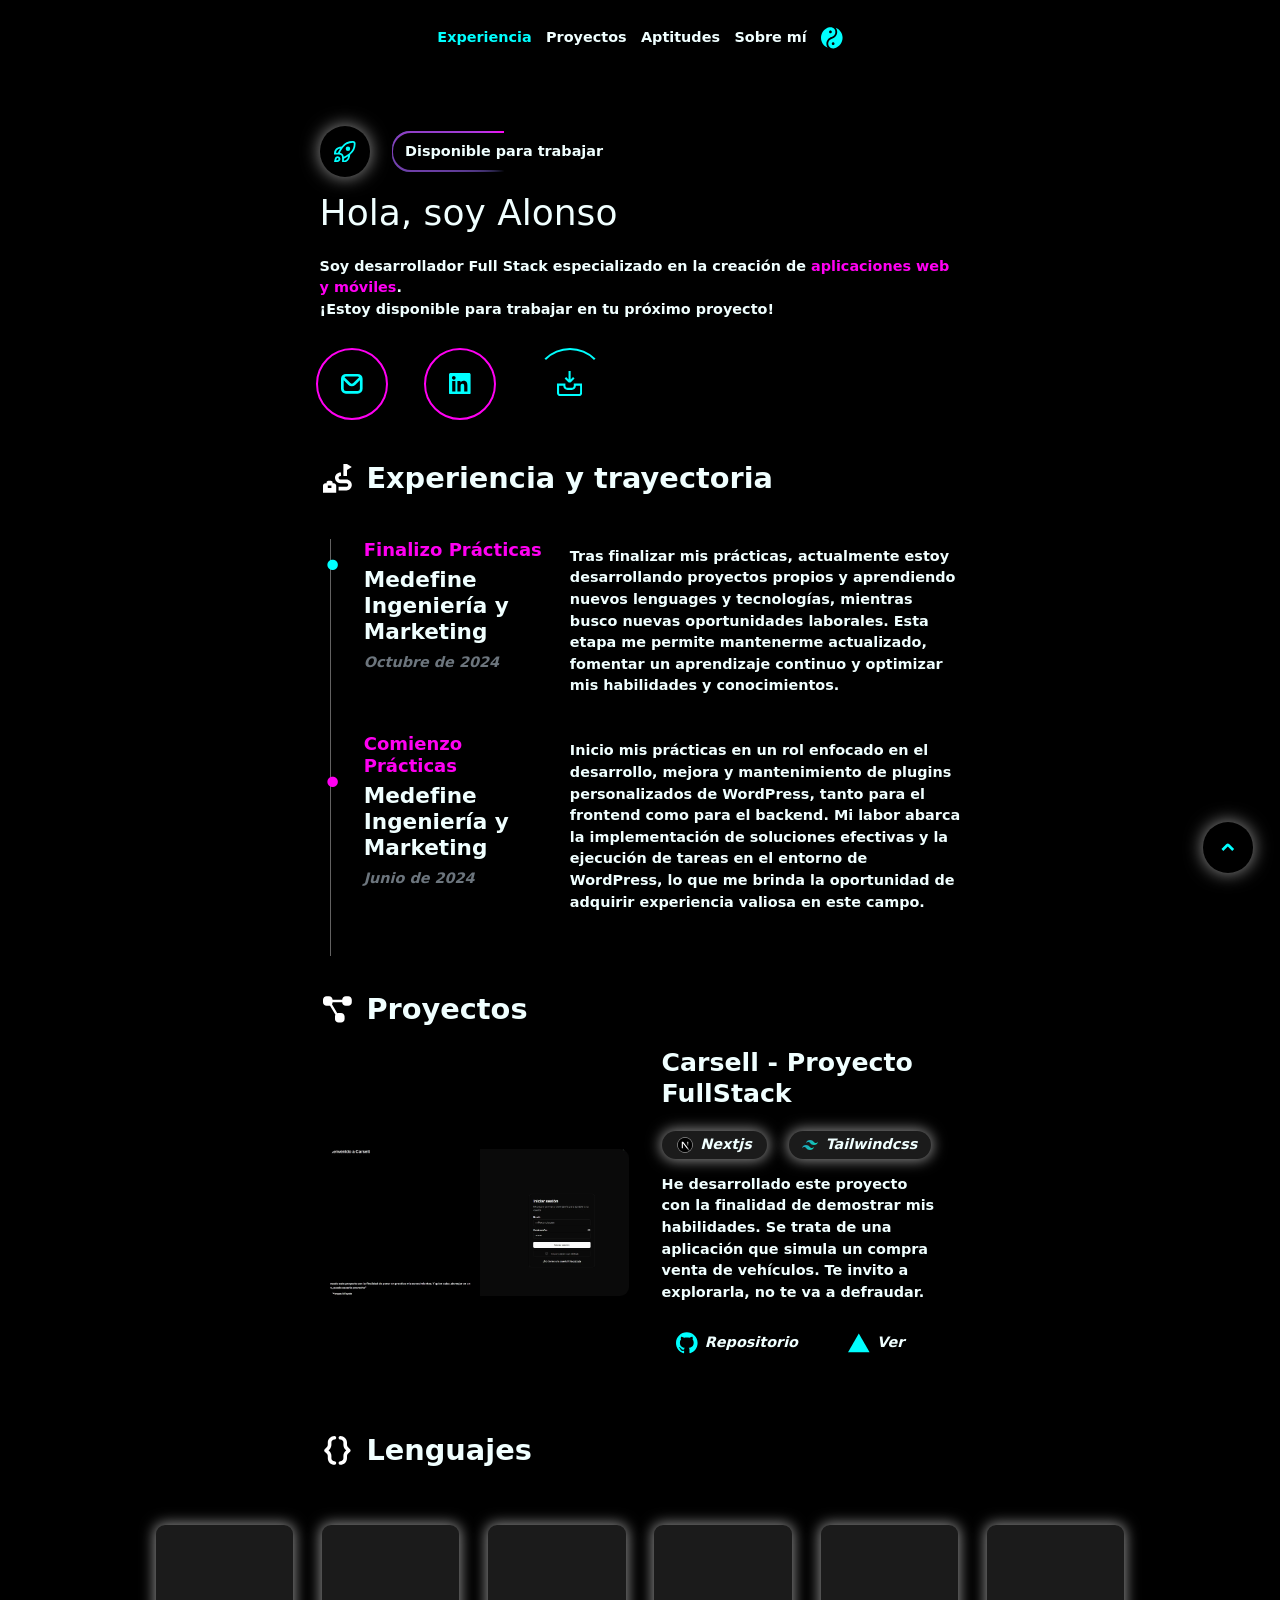
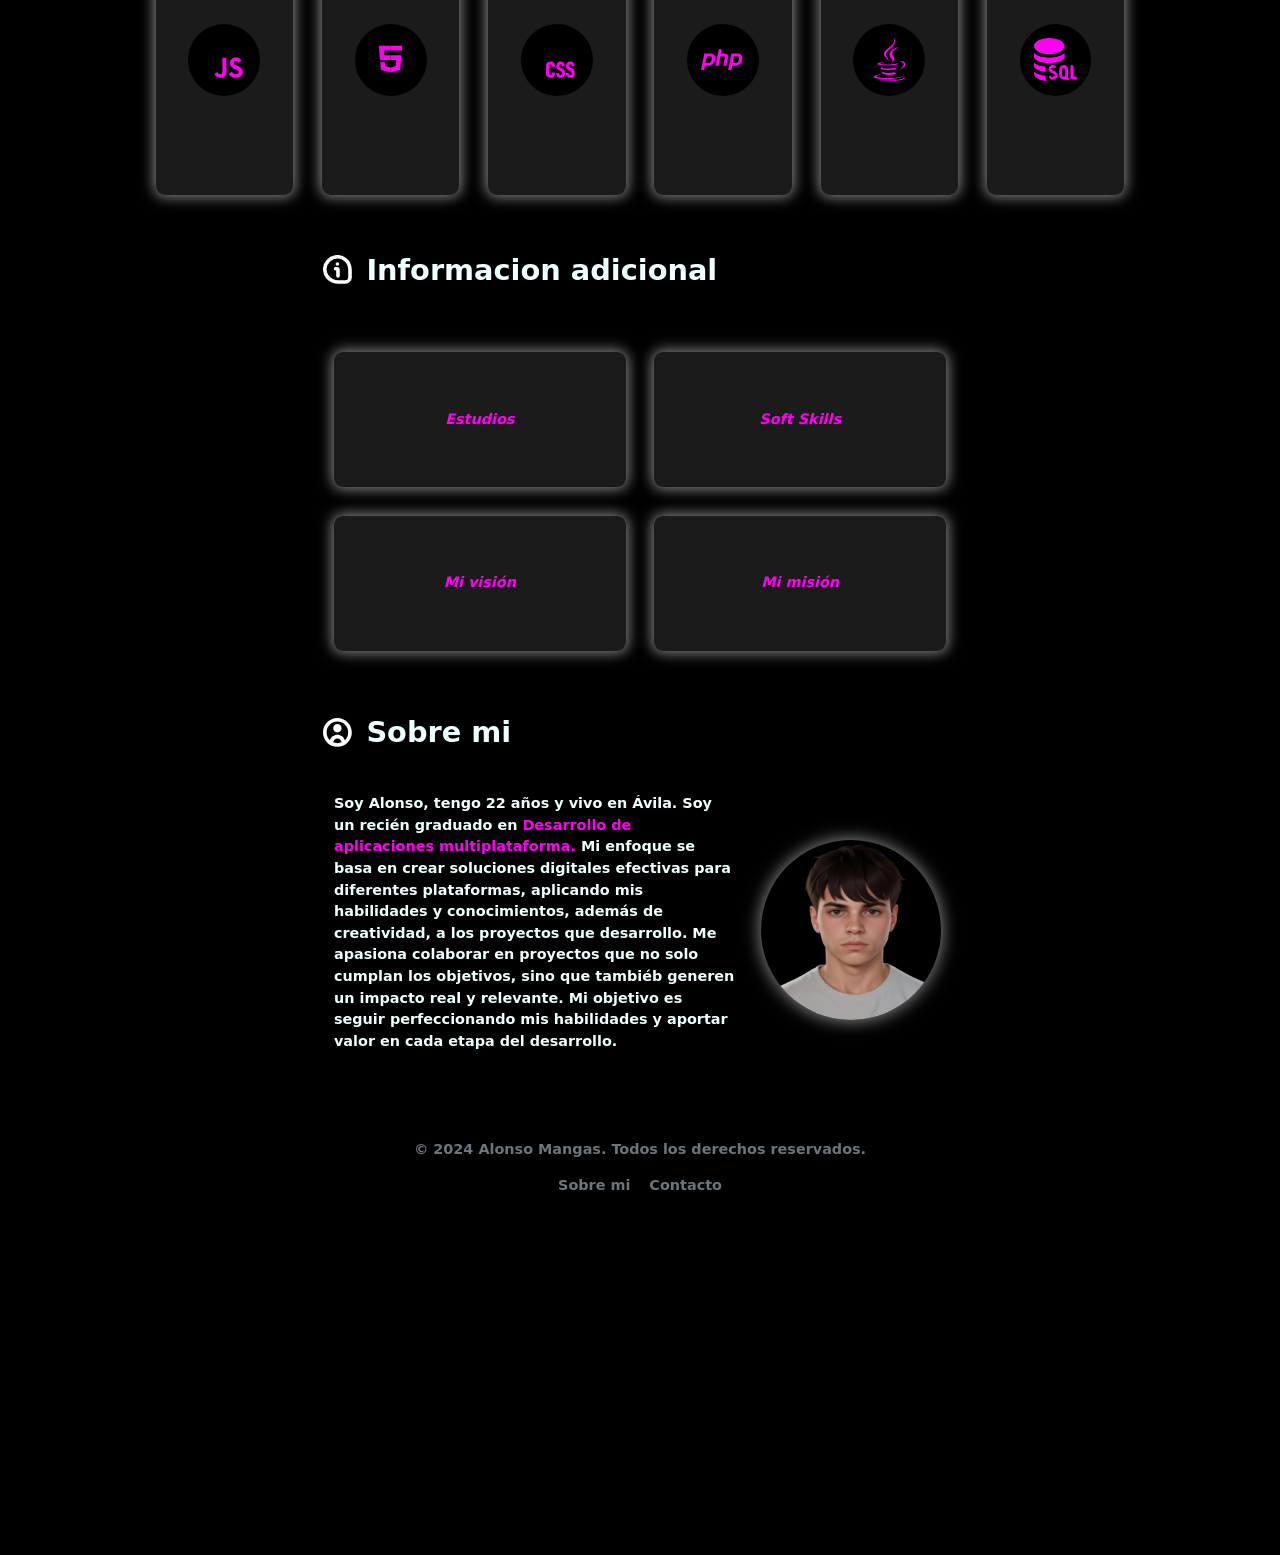
==== Portfolio/index.html @ 3d387a1a "Portfolio subido al repositorio" ====
<!DOCTYPE html>
<html lang="es">
  <head>
    <meta charset="utf-8" />
    <meta
      name="description"
      content="Contrata a Alonso Mangas para crear tu aplicación web o móvil. Full Stack Developer."
    />
    <meta name="viewport" content="width=device-width, initial-scale=1" />
    <title>Portfolio de Alonso Mangas Alfayate. FullStack Developer.</title>
    <link rel="stylesheet" href="assets/css/estilos.css" />
    <link
      href="https://cdn.jsdelivr.net/npm/bootstrap@5.3.3/dist/css/bootstrap.min.css"
      rel="stylesheet"
    />
    <link rel="icon" href="assets/img/favicon.ico" />
  </head>
  <body class="bg-black text-custom-color" id="body">
    <button
      width="70"
      height="70"
      class="rounded-circle scroll-up circular-button p-3"
      onclick="scrollToTop()"
    >
      <svg
        class="path-icons"
        xmlns="http://www.w3.org/2000/svg"
        viewBox="0 0 24 24"
        width="24"
        height="24"
      >
        <path
          d="M16.939,15.561,12,10.621l-4.939,4.94L4.939,13.439l5.293-5.293a2.5,2.5,0,0,1,3.536,0l5.293,5.293Z"
        />
      </svg>
    </button>
    <header class="text-center">
      <div class="container">
        <nav class="navbar navbar-expand">
          <div class="container-fluid">
            <!-- Habilitamos wrapping para los elementos del navbar -->
            <div
              class="navbar-collapse justify-content-center d-flex flex-wrap"
            >
              <ul class="navbar-nav p-1 d-flex flex-wrap">
                <li class="nav-item experiencie-item">
                  <a
                    class="nav-link text-custom-color fw-semibold"
                    href="#experiencia"
                    >Experiencia</a
                  >
                </li>
                <li class="nav-item">
                  <a
                    class="nav-link text-custom-color fw-semibold"
                    href="#proyectos"
                    >Proyectos</a
                  >
                </li>
                <li class="nav-item">
                  <a
                    class="nav-link text-custom-color fw-semibold"
                    href="#aptitudes"
                    >Aptitudes</a
                  >
                </li>
                <li class="nav-item">
                  <a
                    class="nav-link text-custom-color fw-semibold"
                    href="#sobre-mi"
                    >Sobre mí</a
                  >
                </li>
                <li class="nav-item dropdown" id="dropdown-menu">
                  <a
                    class="nav-link icon-swap"
                    role="button"
                    aria-expanded="false"
                  >
                    <svg
                      class="path-icons"
                      xmlns="http://www.w3.org/2000/svg"
                      width="24"
                      height="24"
                    >
                      <path
                        fill="aqua"
                        d="M6,18.5c0-3.54,2.43-6.68,5.77-7.47h0c2.41-.57,4.23-2.95,4.23-5.53,0-1.21-.39-2.33-1.06-3.24C13.62,.45,11.23-.18,9.06,.36,3.86,1.68,0,6.4,0,12c0,5.08,3.17,9.43,7.65,11.18-1.03-1.28-1.65-2.91-1.65-4.68ZM10.5,4c.83,0,1.5,.67,1.5,1.5s-.67,1.5-1.5,1.5-1.5-.67-1.5-1.5,.67-1.5,1.5-1.5ZM16.35,.82c1.03,1.28,1.65,2.91,1.65,4.68,0,3.53-2.43,6.68-5.77,7.47h0c-2.41,.57-4.23,2.95-4.23,5.53,0,1.21,.39,2.33,1.06,3.24,1.32,1.8,3.71,2.44,5.88,1.89,5.2-1.31,9.06-6.03,9.06-11.64,0-5.08-3.17-9.43-7.65-11.18Zm-2.85,19.18c-.83,0-1.5-.67-1.5-1.5s.67-1.5,1.5-1.5,1.5,.67,1.5,1.5-.67,1.5-1.5,1.5Z"
                      />
                    </svg>
                  </a>
                  <ul class="dropdown-menu p-3" aria-labelledby="themeDropdown">
                    <li>
                      <a
                        class="dropdown-item text-custom-color fw-semibold mb-2"
                        id="light"
                        >Light</a
                      >
                    </li>
                    <li>
                      <a
                        class="dropdown-item text-custom-color fw-semibold mb-2"
                        id="dark"
                        >Dark</a
                      >
                    </li>
                  </ul>
                </li>
              </ul>
            </div>
          </div>
        </nav>
      </div>
    </header>

    <!-- Comienza el contenido -->
    <main class="container">
      <!-- Sección presentación -->
      <section id="presentacion">
        <div class="container col-12 col-lg-8">
          <div class="col-12 col-lg-12 p-2">
            <!-- Primera fila: imagen y botón -->
            <div class="row d-flex justify-content-start align-items-center">
              <div
                class="d-flex justify-content-start align-items-center gap-4 p-2"
              >
                <div
                  width="70"
                  height="70"
                  class="rounded-circle circular-button p-3"
                >
                  <svg
                    class="path-icons"
                    xmlns="http://www.w3.org/2000/svg"
                    viewBox="0 0 24 24"
                    width="24"
                    height="24"
                  >
                    <path
                      fill="aqua"
                      d="M18,8.5a2.5,2.5,0,0,1-5,0A2.5,2.5,0,0,1,18,8.5Zm-.006,6.866a11.065,11.065,0,0,1-1.163,4.569A7.634,7.634,0,0,1,10,24H9V18.5A3.517,3.517,0,0,0,5.5,15H0V14A7.634,7.634,0,0,1,4.065,7.169,11.065,11.065,0,0,1,8.634,6.006,15.487,15.487,0,0,1,20.972,0h0A3.009,3.009,0,0,1,24,3,15.507,15.507,0,0,1,17.994,15.366ZM2.084,13H4.346A34.361,34.361,0,0,1,6.955,8.237a8.993,8.993,0,0,0-1.993.72A5.519,5.519,0,0,0,2.084,13Zm13.679,4.045A34.361,34.361,0,0,1,11,19.654v2.262a5.519,5.519,0,0,0,4.043-2.878A8.993,8.993,0,0,0,15.763,17.045ZM22,2.972A1,1,0,0,0,21,2c-5.16.147-8.65,2.124-12.018,6.822a29.92,29.92,0,0,0-2.471,4.271,5.5,5.5,0,0,1,4.4,4.4,29.92,29.92,0,0,0,4.271-2.471C19.876,11.65,21.853,8.16,22,2.972ZM6.122,17.879a3.015,3.015,0,0,1,0,4.242c-.907.906-3.622,1.465-4.748,1.664l-1.406.247.247-1.406c.2-1.126.758-3.841,1.664-4.748A3.073,3.073,0,0,1,6.122,17.879ZM5,20a.993.993,0,0,0-.293-.707,1,1,0,0,0-1.414,0A7.318,7.318,0,0,0,2.5,21.5a7.342,7.342,0,0,0,2.208-.794A.993.993,0,0,0,5,20Z"
                    />
                  </svg>
                </div>
                <a href="https://www.linkedin.com/in/alonsomangas/">
                  <div
                    class="box d-flex justify-content-center align-items-center"
                  >
                    <span
                      class="text-custom-color fw-semibold d-flex justify-content-center align-items-center position-absolute"
                      >Disponible para trabajar</span
                    >
                  </div>
                </a>
              </div>
            </div>

            <!-- Segunda fila: h1 y párrafo -->
            <div class="row d-flex justify-content-center align-items-center">
              <h1 class="text-custom-color p-2">Hola, soy Alonso</h1>
              <p class="text-custom-color p-2 fw-semibold">
                Soy desarrollador Full Stack especializado en la creación de
                <span class="fw-bold color-1">aplicaciones web y móviles</span
                >.<br />
                ¡Estoy disponible para trabajar en tu próximo proyecto!
              </p>
              <nav class="navbar navbar-expand gap-3">
                <div
                  class="ms-md-2 col-12 d-flex align-items-center justify-content-start gap-3 p-2"
                >
                  <a
                    href="mailto:16alonsomangas@gmail.com"
                    style="text-decoration: none"
                  >
                    <button class="contact-button p-3 me-4">
                      <div class="spinner2" id="spinner2"></div>
                      <div>
                        <svg
                          class="icon path-icons"
                          xmlns="http://www.w3.org/2000/svg"
                          viewBox="0 0 24 24"
                        >
                          <path
                            d="M18.5,1H5.5A5.506,5.506,0,0,0,0,6.5v11A5.506,5.506,0,0,0,5.5,23h13A5.506,5.506,0,0,0,24,17.5V6.5A5.506,5.506,0,0,0,18.5,1Zm0,3a2.476,2.476,0,0,1,1.643.631l-6.5,6.5a2.373,2.373,0,0,1-3.278,0l-6.5-6.5A2.476,2.476,0,0,1,5.5,4Zm0,16H5.5A2.5,2.5,0,0,1,3,17.5V8.017l5.239,5.239a5.317,5.317,0,0,0,7.521,0L21,8.017V17.5A2.5,2.5,0,0,1,18.5,20Z"
                          />
                        </svg>
                      </div>
                    </button>
                  </a>
                  <a
                    href="https://www.linkedin.com/in/alonsomangas/"
                    style="text-decoration: none"
                  >
                    <button class="linkedin-button p-3 ms-4 me-4">
                      <div class="spinner2" id="spinner2"></div>
                      <div>
                        <svg
                          class="icon path-icons"
                          xmlns="http://www.w3.org/2000/svg"
                          viewBox="0 0 256 256"
                        >
                          <path
                            d="M218.123 218.127h-37.931v-59.403c0-14.165-.253-32.4-19.728-32.4-19.756 0-22.779 15.434-22.779 31.369v60.43h-37.93V95.967h36.413v16.694h.51a39.907 39.907 0 0 1 35.928-19.733c38.445 0 45.533 25.288 45.533 58.186l-.016 67.013ZM56.955 79.27c-12.157.002-22.014-9.852-22.016-22.009-.002-12.157 9.851-22.014 22.008-22.016 12.157-.003 22.014 9.851 22.016 22.008A22.013 22.013 0 0 1 56.955 79.27m18.966 138.858H37.95V95.967h37.97v122.16ZM237.033.018H18.89C8.58-.098.125 8.161-.001 18.471v219.053c.122 10.315 8.576 18.582 18.89 18.474h218.144c10.336.128 18.823-8.139 18.966-18.474V18.454c-.147-10.33-8.635-18.588-18.966-18.453"
                          />
                        </svg>
                      </div>
                    </button>
                  </a>
                  <button class="spinner-button p-3 ms-4" id="spinner-button">
                    <div class="spinner" id="spinner"></div>
                    <div class="line-container">
                      <div class="line"></div>
                    </div>
                    <div class="image">
                      <svg
                        class="download-icon path-icons"
                        xmlns="http://www.w3.org/2000/svg"
                        viewBox="0 0 24 24"
                      >
                        <path
                          id="path-download"
                          d="M16,12v2c0,1.103-.897,2-2,2h-4c-1.103,0-2-.897-2-2v-2H0v9c0,1.654,1.346,3,3,3H21c1.654,0,3-1.346,3-3V12h-8Zm6,9c0,.552-.448,1-1,1H3c-.552,0-1-.448-1-1v-7H6c0,2.206,1.794,4,4,4h4c2.206,0,4-1.794,4-4h4v7ZM10.586,10.414l-3.293-3.293,1.414-1.414,2.293,2.293V0h2V8l2.293-2.293,1.414,1.414-3.293,3.293c-.39,.39-.902,.585-1.414,.585s-1.024-.195-1.414-.585Z"
                        />
                      </svg>
                    </div>
                  </button>
                </div>
              </nav>
            </div>
          </div>
        </div>
      </section>

      <!-- Sección experiencia -->
      <section id="experiencia">
        <div class="container col-12 col-lg-8">
          <div class="col-12 col-lg-12 p-2">
            <div
              class="row d-flex justify-content-center align-items-center mb-4"
            >
              <h2
                class="my-4 text-custom-color fw-bold d-flex align-items-center"
              >
                <svg
                  class="head-icon me-3"
                  width="32"
                  height="32"
                  xmlns="http://www.w3.org/2000/svg"
                  viewBox="0 0 24 24"
                >
                  <path
                    fill="white"
                    d="m20,10h-3V0h3l4,2.5-4,2.5v5Zm-9,8v6H0v-6c0-1.105.895-2,2-2h1v-.5c0-.828.672-1.5,1.5-1.5h2c.828,0,1.5.672,1.5,1.5v.5h1c1.105,0,2,.895,2,2Zm-4,0h-3v2h3v-2Zm12.5-5h-5c-.827,0-1.5-.673-1.5-1.5s.673-1.5,1.5-1.5h.5v-3h-.5c-2.481,0-4.5,2.019-4.5,4.5s2.019,4.5,4.5,4.5h5c.827,0,1.5.673,1.5,1.5s-.673,1.5-1.5,1.5h-6.5v3h6.5c2.481,0,4.5-2.019,4.5-4.5s-2.019-4.5-4.5-4.5Z"
                  />
                </svg>
                Experiencia y trayectoria
              </h2>
            </div>
            <div class="position-relative ms-2 me-2">
              <div class="border-left">
                <div class="container ms-4">
                  <span class="rounded-circle progress1 color-2">•</span>
                  <div class="row">
                    <div class="col-12 col-lg-4">
                      <h3 class="h5 fw-bold mb-2 color-1">
                        Finalizo Prácticas
                      </h3>
                      <h4 class="fw-bold text-custom-color">
                        Medefine Ingeniería y Marketing
                      </h4>
                      <i class="text-secondary fw-bold">Octubre de 2024</i>
                    </div>
                    <div
                      class="col-12 col-lg-8 mt-2 text-custom-color fw-semibold"
                    >
                      Tras finalizar mis prácticas, actualmente estoy
                      desarrollando proyectos propios y aprendiendo nuevos
                      lenguages y tecnologías, mientras busco nuevas
                      oportunidades laborales. Esta etapa me permite mantenerme
                      actualizado, fomentar un aprendizaje continuo y optimizar
                      mis habilidades y conocimientos.
                    </div>
                  </div>
                </div>
                <br />
                <div class="container ms-4">
                  <span class="rounded-circle progress2 color-1">•</span>
                  <div class="row mt-3">
                    <div class="col-12 col-lg-4">
                      <h3 class="h5 fw-bold mb-2 color-1">
                        Comienzo Prácticas
                      </h3>
                      <h4 class="fw-bold text-custom-color">
                        Medefine Ingeniería y Marketing
                      </h4>
                      <i class="text-secondary fw-bold">Junio de 2024</i>
                    </div>
                    <div
                      class="col-12 col-lg-8 mt-2 text-custom-color fw-semibold"
                    >
                      Inicio mis prácticas en un rol enfocado en el desarrollo,
                      mejora y mantenimiento de plugins personalizados de
                      WordPress, tanto para el frontend como para el backend. Mi
                      labor abarca la implementación de soluciones efectivas y
                      la ejecución de tareas en el entorno de WordPress, lo que
                      me brinda la oportunidad de adquirir experiencia valiosa
                      en este campo.
                    </div>
                  </div>
                  <span class="d-none d-lg-block"><br /><br /></span>
                </div>
              </div>
            </div>
          </div>
        </div>
      </section>
      <!-- Sección proyectos -->
      <section id="proyectos">
        <div class="container col-12 col-lg-8">
          <div class="col-12 col-lg-12 p-2">
            <div class="row d-flex justify-content-center align-items-center">
              <h2
                class="my-4 text-custom-color fw-bold d-flex align-items-center"
              >
                <svg
                  class="head-icon me-3"
                  xmlns="http://www.w3.org/2000/svg"
                  viewBox="0 0 24 24"
                  width="32"
                  height="32"
                >
                  <path
                    fill="white"
                    d="M21,1h-2c-1.654,0-3,1.346-3,3H8c0-1.654-1.346-3-3-3H3C1.346,1,0,2.346,0,4v2c0,1.654,1.346,3,3,3h2c.297,0,.583-.044,.854-.125l4.517,7.68c-.237,.429-.372,.921-.372,1.445v2c0,1.654,1.346,3,3,3h2c1.654,0,3-1.346,3-3v-2c0-1.654-1.346-3-3-3h-2c-.388,0-.758,.075-1.099,.209L7.478,7.689c.329-.482,.522-1.063,.522-1.689h8c0,1.654,1.346,3,3,3h2c1.654,0,3-1.346,3-3v-2c0-1.654-1.346-3-3-3Z"
                  /></svg
                >Proyectos
              </h2>
            </div>
            <!-- Proyecto 1 -->
            <div class="ms-2 me-2">
              <div
                class="row d-flex justify-content-between align-items-center h-100"
              >
                <div class="col-12 col-xl-6 my-4">
                  <div
                    class="d-flex flex-column align-items-center transition-all shadow overflow-hidden rounded-xl rounded-sm-md shadow-md-md hover-md-translate-y-1 hover-md-shadow-2xl border-lg border-lg-white border-lg-hover border-lg-hover-gray-700 bg-lg-hover bg-lg-hover-opacity"
                    style="border-radius: 10px"
                  >
                    <img
                      src="assets/img/captura.webp"
                      alt="Proyecto1"
                      class="w-100 h-auto transition-all"
                      style="
                        height: 14rem;
                        object-fit: cover;
                        object-position: top;
                        transition-duration: 0.5s;
                        transform: scale(1.1);
                      "
                      loading="lazy"
                      onmouseover="this.style.transform='scale(1.05)'"
                      onmouseout="this.style.transform='scale(1.1)'"
                    />
                  </div>
                </div>
                <div class="col-12 col-xl-6">
                  <div
                    class="container d-flex flex-column justify-content-center align-items-start"
                  >
                    <h3
                      class="mb-4 text-custom-color fw-semibold d-flex align-items-center"
                    >
                      Carsell - Proyecto FullStack
                    </h3>
                  </div>
                  <div
                    class="container d-flex flex-column justify-content-center align-items-start"
                  >
                    <div class="row">
                      <!-- Fila 1 -->
                      <div class="col">
                        <ul class="list-unstyled">
                          <li>
                            <span
                              class="used-language d-flex justify-content-center align-items-center gap-2 rounded-pill py-1 px-2"
                            >
                              <img
                                src="assets/img/nextjs.svg"
                                alt="Nextjs"
                                class="size-4"
                                width="18"
                                height="18"
                                style="max-width: 100%; height: auto"
                              />
                              <i class="text-custom-color fw-semibold"
                                >Nextjs</i
                              >
                            </span>
                          </li>
                        </ul>
                      </div>
                      <div class="col">
                        <ul class="list-unstyled">
                          <li>
                            <span
                              class="used-language d-flex justify-content-center align-items-center gap-2 rounded-pill py-1 px-4"
                            >
                              <img
                                src="assets/img/tailwindcss.svg"
                                alt="Tailwindcss"
                                class="size-4"
                                width="18"
                                height="18"
                                style="max-width: 100%; height: auto"
                              />
                              <i class="text-custom-color fw-semibold"
                                >Tailwindcss</i
                              >
                            </span>
                          </li>
                        </ul>
                      </div>
                    </div>
                    <div class="row">
                      <!-- Fila 2 -->
                      <div
                        class="text-custom-color col mb-4 text-custom-color fw-semibold"
                      >
                        He desarrollado este proyecto con la finalidad de
                        demostrar mis habilidades. Se trata de una aplicación
                        que simula un compra venta de vehículos. Te invito a
                        explorarla, no te va a defraudar.
                      </div>
                    </div>
                    <div class="row mb-4">
                      <!-- Fila 3 -->
                      <div class="col">
                        <ul class="list-unstyled">
                          <li>
                            <span
                              class="d-flex justify-content-center align-items-center gap-2 rounded-pill text-custom-color py-1 px-2"
                              style="width: auto; background-color: transparent"
                            >
                              <a
                                href="https://github.com/aloonsoo16/carsell"
                                target="_blank"
                                rel="noopener noreferrer"
                                class="d-flex justify-content-center align-items-center gap-2 rounded-pill text-custom-color py-1 px-2"
                                style="
                                  width: auto;
                                  background-color: transparent;
                                  text-decoration: none;
                                "
                              >
                                <svg
                                  class="redirect"
                                  viewBox="0 0 256 250"
                                  width="24"
                                  height="24"
                                  xmlns="http://www.w3.org/2000/svg"
                                  preserveAspectRatio="xMidYMid"
                                >
                                  <path
                                    d="M128.001 0C57.317 0 0 57.307 0 128.001c0 56.554 36.676 104.535 87.535 121.46 6.397 1.185 8.746-2.777 8.746-6.158 0-3.052-.12-13.135-.174-23.83-35.61 7.742-43.124-15.103-43.124-15.103-5.823-14.795-14.213-18.73-14.213-18.73-11.613-7.944.876-7.78.876-7.78 12.853.902 19.621 13.19 19.621 13.19 11.417 19.568 29.945 13.911 37.249 10.64 1.149-8.272 4.466-13.92 8.127-17.116-28.431-3.236-58.318-14.212-58.318-63.258 0-13.975 5-25.394 13.188-34.358-1.329-3.224-5.71-16.242 1.24-33.874 0 0 10.749-3.44 35.21 13.121 10.21-2.836 21.16-4.258 32.038-4.307 10.878.049 21.837 1.47 32.066 4.307 24.431-16.56 35.165-13.12 35.165-13.12 6.967 17.63 2.584 30.65 1.255 33.873 8.207 8.964 13.173 20.383 13.173 34.358 0 49.163-29.944 59.988-58.447 63.157 4.591 3.972 8.682 11.762 8.682 23.704 0 17.126-.148 30.91-.148 35.126 0 3.407 2.304 7.398 8.792 6.14C219.37 232.5 256 184.537 256 128.002 256 57.307 198.691 0 128.001 0Zm-80.06 182.34c-.282.636-1.283.827-2.194.39-.929-.417-1.45-1.284-1.15-1.922.276-.655 1.279-.838 2.205-.399.93.418 1.46 1.293 1.139 1.931Zm6.296 5.618c-.61.566-1.804.303-2.614-.591-.837-.892-.994-2.086-.375-2.66.63-.566 1.787-.301 2.626.591.838.903 1 2.088.363 2.66Zm4.32 7.188c-.785.545-2.067.034-2.86-1.104-.784-1.138-.784-2.503.017-3.05.795-.547 2.058-.055 2.861 1.075.782 1.157.782 2.522-.019 3.08Zm7.304 8.325c-.701.774-2.196.566-3.29-.49-1.119-1.032-1.43-2.496-.726-3.27.71-.776 2.213-.558 3.315.49 1.11 1.03 1.45 2.505.701 3.27Zm9.442 2.81c-.31 1.003-1.75 1.459-3.199 1.033-1.448-.439-2.395-1.613-2.103-2.626.301-1.01 1.747-1.484 3.207-1.028 1.446.436 2.396 1.602 2.095 2.622Zm10.744 1.193c.036 1.055-1.193 1.93-2.715 1.95-1.53.034-2.769-.82-2.786-1.86 0-1.065 1.202-1.932 2.733-1.958 1.522-.03 2.768.818 2.768 1.868Zm10.555-.405c.182 1.03-.875 2.088-2.387 2.37-1.485.271-2.861-.365-3.05-1.386-.184-1.056.893-2.114 2.376-2.387 1.514-.263 2.868.356 3.061 1.403Z"
                                  />
                                </svg>
                                <i class="text-custom-color fw-bold"
                                  >Repositorio</i
                                >
                              </a>
                            </span>
                          </li>
                        </ul>
                      </div>
                      <div class="col">
                        <ul class="list-unstyled">
                          <li>
                            <span
                              class="d-flex justify-content-center align-items-center gap-2 rounded-pill text-custom-color py-1 px-2"
                              style="width: auto; background-color: transparent"
                            >
                              <a
                                href="https://carsell.alonso16.dev/"
                                class="d-flex justify-content-center align-items-center gap-2 rounded-pill text-custom-color py-1 px-2"
                                style="
                                  width: auto;
                                  background-color: transparent;
                                  text-decoration: none;
                                "
                              >
                                <svg
                                  viewBox="0 0 256 222"
                                  width="24"
                                  height="24"
                                  xmlns="http://www.w3.org/2000/svg"
                                  preserveAspectRatio="xMidYMid"
                                  class="redirect"
                                >
                                  <path d="m128 0 128 221.705H0z" />
                                </svg>
                                <i class="text-custom-color fw-bold">Ver</i>
                              </a>
                            </span>
                          </li>
                        </ul>
                      </div>
                    </div>
                  </div>
                </div>
              </div>
            </div>
          </div>
        </div>
      </section>

      <!-- Sección aptitudes - languages -->
      <section id="aptitudes">
        <div class="container col-12 col-lg-8">
          <div class="col-12 col-lg-12 p-2">
            <div class="row d-flex justify-content-center align-items-center">
              <h2
                class="my-4 text-custom-color fw-bold d-flex align-items-center"
              >
                <svg
                  class="head-icon me-3"
                  id="head-icon"
                  xmlns="http://www.w3.org/2000/svg"
                  viewBox="0 0 24 24"
                  width="32"
                  height="32"
                >
                  <path
                    fill="white"
                    d="M23,12c0,.4-.16,.78-.44,1.06l-1.83,1.83c-.47,.47-.73,1.1-.73,1.77v1.84c0,3.03-2.47,5.5-5.5,5.5-.83,0-1.5-.67-1.5-1.5s.67-1.5,1.5-1.5c1.38,0,2.5-1.12,2.5-2.5v-1.84c0-1.47,.57-2.85,1.61-3.89l.77-.77-.77-.77c-1.04-1.04-1.61-2.42-1.61-3.89v-1.84c0-1.38-1.12-2.5-2.5-2.5-.83,0-1.5-.67-1.5-1.5s.67-1.5,1.5-1.5c3.03,0,5.5,2.47,5.5,5.5v1.84c0,.67,.26,1.3,.73,1.77l1.83,1.83c.28,.28,.44,.66,.44,1.06ZM7,7.34v-1.84c0-1.38,1.12-2.5,2.5-2.5,.83,0,1.5-.67,1.5-1.5s-.67-1.5-1.5-1.5c-3.03,0-5.5,2.47-5.5,5.5v1.84c0,.67-.26,1.3-.73,1.77l-1.83,1.83c-.28,.28-.44,.66-.44,1.06s.16,.78,.44,1.06l1.83,1.83c.47,.47,.73,1.1,.73,1.77v1.84c0,3.03,2.47,5.5,5.5,5.5,.83,0,1.5-.67,1.5-1.5s-.67-1.5-1.5-1.5c-1.38,0-2.5-1.12-2.5-2.5v-1.84c0-1.47-.57-2.85-1.61-3.89l-.77-.77,.77-.77c1.04-1.04,1.61-2.42,1.61-3.89Z"
                  /></svg
                >Lenguajes
              </h2>
            </div>
          </div>
        </div>

        <div
          class="position-relative d-flex justify-content-center align-items-center p-2"
        >
          <div class="container col-12 col-xl-12 col-lg-8 p-2">
            <div class="row">
              <div class="col-6 col-xl-2 p-3">
                <div class="letter-wrap">
                  <div class="letter-wrap">
                    <div class="letter">
                      <div
                        class="forward card1 d-flex justify-content-center w-100 align-items-center"
                      >
                        <div class="rounded-circle letter-circle p-3">
                          <svg
                            class="language"
                            xmlns="http://www.w3.org/2000/svg"
                            viewBox="0 0 1052 1052"
                          >
                            <path fill="transparent" d="M0 0h1052v1052H0z" />
                            <path
                              class="path-language"
                              d="M965.9 801.1c-7.7-48-39-88.3-131.7-125.9-32.2-14.8-68.1-25.399-78.8-49.8-3.8-14.2-4.3-22.2-1.9-30.8 6.9-27.9 40.2-36.6 66.6-28.6 17 5.7 33.1 18.801 42.8 39.7 45.4-29.399 45.3-29.2 77-49.399-11.6-18-17.8-26.301-25.4-34-27.3-30.5-64.5-46.2-124-45-10.3 1.3-20.699 2.699-31 4-29.699 7.5-58 23.1-74.6 44-49.8 56.5-35.6 155.399 25 196.1 59.7 44.8 147.4 55 158.6 96.9 10.9 51.3-37.699 67.899-86 62-35.6-7.4-55.399-25.5-76.8-58.4-39.399 22.8-39.399 22.8-79.899 46.1 9.6 21 19.699 30.5 35.8 48.7 76.2 77.3 266.899 73.5 301.1-43.5 1.399-4.001 10.6-30.801 3.199-72.101zm-394-317.6h-98.4c0 85-.399 169.4-.399 254.4 0 54.1 2.8 103.7-6 118.9-14.4 29.899-51.7 26.2-68.7 20.399-17.3-8.5-26.1-20.6-36.3-37.699-2.8-4.9-4.9-8.7-5.601-9-26.699 16.3-53.3 32.699-80 49 13.301 27.3 32.9 51 58 66.399 37.5 22.5 87.9 29.4 140.601 17.3 34.3-10 63.899-30.699 79.399-62.199 22.4-41.3 17.6-91.3 17.4-146.6.5-90.2 0-180.4 0-270.9z"
                            />
                          </svg>
                        </div>
                      </div>
                      <div
                        class="back d-flex justify-content-center w-100 align-items-center"
                      >
                        <p class="fw-bold text-card text-custom-color p-2">
                          <span class="color-1 fw-bold">FRONTEND</span>
                          Conocimientos y habilidades de JavaScript para
                          desarrollar aplicaciones web dinámicas
                        </p>
                      </div>
                    </div>
                  </div>
                </div>
              </div>
              <div class="col-6 col-xl-2 p-3">
                <div class="letter-wrap">
                  <div class="letter-wrap">
                    <div class="letter">
                      <div
                        class="forward card1 d-flex justify-content-center w-100 align-items-center"
                      >
                        <div class="rounded-circle letter-circle p-3">
                          <svg
                            class="language"
                            xmlns="http://www.w3.org/2000/svg"
                            viewBox="0 0 452 520"
                          >
                            <path
                              fill="transparent"
                              d="M41 460L0 0h451l-41 460-185 52"
                            />
                            <path
                              fill="transparent"
                              d="M226 472l149-41 35-394H226"
                            />
                            <path
                              class="path-language"
                              d="M226 208h-75l-5-58h80V94H84l15 171h127zm0 147l-64-17-4-45h-56l7 89 117 32z"
                            />
                            <path
                              class="path-language"
                              d="M226 265h69l-7 73-62 17v59l115-32 16-174H226zm0-171v56h136l5-56z"
                            />
                          </svg>
                        </div>
                      </div>
                      <div
                        class="back d-flex justify-content-center w-100 align-items-center"
                      >
                        <p class="fw-bold text-card text-custom-color p-2">
                          <span class="color-1 fw-bold">FRONTEND</span>
                          Conocimientos y habilidades de HTML5 para estructurar
                          páginas responsivas y optimizadas
                        </p>
                      </div>
                    </div>
                  </div>
                </div>
              </div>
              <div class="col-6 col-xl-2 p-3">
                <div class="letter-wrap">
                  <div class="letter-wrap">
                    <div class="letter">
                      <div
                        class="forward card1 d-flex justify-content-center w-100 align-items-center"
                      >
                        <div class="rounded-circle letter-circle p-3">
                          <svg
                            class="language"
                            xmlns="http://www.w3.org/2000/svg"
                            aria-labelledby="css-logo-title css-logo-description"
                            viewBox="0 0 1000 1000"
                          >
                            <path
                              fill="transparent"
                              d="M0 0h840a160 160 0 0 1 160 160v680a160 160 0 0 1-160 160H160A160 160 0 0 1 0 840V0Z"
                            />
                            <path
                              class="path-language"
                              d="M816.54 919.9c-32.39 0-57.16-9.42-74.5-28.35-17.15-19.03-26.08-46.18-26.88-81.64h69.8c.4 31.36 11.42 47.08 33.08 47.08 11.04 0 18.86-3.5 23.37-10.42 4.41-6.9 6.72-17.93 6.72-33.05 0-12.02-3.01-22.04-8.83-29.95a73.2 73.2 0 0 0-29.48-21.14L783.95 750c-23.06-11.02-39.81-24.04-50.14-39.27-10.03-15.13-15.04-36.36-15.04-63.5 0-30.36 8.83-55 26.37-73.94 18.05-18.93 42.62-28.34 74-28.34 30.3 0 53.76 9.31 70.3 27.84 16.85 18.64 25.67 45.28 26.38 80.14h-67.19c.4-11.4-1.9-22.72-6.72-33.06-3.8-7.6-11.23-11.41-22.26-11.41-19.65 0-29.48 11.71-29.48 35.05 0 11.83 2.4 21.04 7.22 28.05A65.18 65.18 0 0 0 822.76 689l24.77 10.92c25.57 11.72 44.02 26.05 55.35 43.38 11.43 17.23 17.05 40.27 17.05 69.12 0 34.56-9.03 61.1-27.38 79.63-18.25 18.53-43.62 27.85-76 27.85Zm-225.42 0c-32.4 0-57.16-9.42-74.51-28.35-17.15-19.03-26.07-46.18-26.87-81.64h69.79c.4 31.36 11.43 47.08 33.1 47.08 11.02 0 18.84-3.5 23.25-10.42 4.52-6.9 6.72-17.93 6.72-33.05 0-12.02-2.9-22.04-8.72-29.95a73.2 73.2 0 0 0-29.48-21.14L558.53 750c-23.07-11.02-39.81-24.04-50.14-39.27-10.03-15.13-15.04-36.36-15.04-63.5 0-30.36 8.82-55 26.37-73.94 18.05-18.93 42.62-28.34 74-28.34 30.29 0 53.75 9.31 70.2 27.84 17.05 18.64 25.77 45.28 26.47 80.14h-67.18c.4-11.4-1.9-22.72-6.72-33.06-3.81-7.6-11.23-11.41-22.26-11.41-19.66 0-29.49 11.71-29.49 35.05 0 11.83 2.41 21.04 7.22 28.05A65.18 65.18 0 0 0 597.33 689l24.77 10.92c25.57 11.72 44.02 26.05 55.36 43.38 11.33 17.23 17.04 40.27 17.04 69.12 0 34.56-9.12 61.1-27.37 79.63-18.25 18.53-43.62 27.85-76.01 27.85Zm-234.75 0c-31.7 0-56.86-8.62-75.51-25.85-18.65-17.12-27.88-42.87-27.88-76.93V648.83c0-33.85 9.83-59.5 29.48-77.13 19.96-17.43 46.13-26.24 78.52-26.24 31.39 0 56.15 9.01 74.5 26.84 18.56 17.93 27.88 44.58 27.88 80.14v13.32h-73.9v-12.92c0-13.72-3.01-23.84-8.83-30.45a26.46 26.46 0 0 0-21.66-10.32c-12.03 0-20.55 4.1-25.37 12.42a79.04 79.04 0 0 0-6.72 36.66v146.26c0 30.55 10.74 46.08 32.1 46.38 10.02 0 17.54-3.61 22.76-10.82a51.74 51.74 0 0 0 7.72-30.46V801.6h73.9v11.42c0 23.74-4.61 43.57-13.94 59.4a88.8 88.8 0 0 1-38.2 35.66 121.46 121.46 0 0 1-54.85 11.82Z"
                            />
                          </svg>
                        </div>
                      </div>
                      <div
                        class="back d-flex justify-content-center w-100 align-items-center"
                      >
                        <p class="fw-bold text-card text-custom-color p-2">
                          <span class="color-1 fw-bold">FRONTEND</span>
                          Conocimientos y habilidades de CSS para diseñar,
                          estilizar y animar componentes visuales
                        </p>
                      </div>
                    </div>
                  </div>
                </div>
              </div>
              <div class="col-6 col-xl-2 p-3">
                <div class="letter-wrap">
                  <div class="letter-wrap">
                    <div class="letter">
                      <div
                        class="forward card1 d-flex justify-content-center w-100 align-items-center"
                      >
                        <div class="rounded-circle letter-circle p-3">
                          <svg
                            class="language"
                            xmlns="http://www.w3.org/2000/svg"
                            viewBox="0 -1 100 50"
                          >
                            <path
                              class="path-language"
                              d="M7.579 10.123h14.204c4.169.035 7.19 1.237 9.063 3.604 1.873 2.367 2.491 5.6 1.855 9.699-.247 1.873-.795 3.71-1.643 5.512a16.385 16.385 0 01-3.392 4.876c-1.767 1.837-3.657 3.003-5.671 3.498a26.11 26.11 0 01-6.254.742h-6.36l-2.014 10.07H0l7.579-38.001m6.201 6.042l-3.18 15.9c.212.035.424.053.636.053h.742c3.392.035 6.219-.3 8.48-1.007 2.261-.742 3.781-3.321 4.558-7.738.636-3.71 0-5.848-1.908-6.413-1.873-.565-4.222-.83-7.049-.795-.424.035-.83.053-1.219.053h-1.113l.053-.053M41.093 0h7.314L46.34 10.123h6.572c3.604.071 6.289.813 8.056 2.226 1.802 1.413 2.332 4.099 1.59 8.056l-3.551 17.649h-7.42L54.979 21.2c.353-1.767.247-3.021-.318-3.763s-1.784-1.113-3.657-1.113l-5.883-.053-4.346 21.783h-7.314L41.093 0M70.412 10.123h14.204c4.169.035 7.19 1.237 9.063 3.604 1.873 2.367 2.491 5.6 1.855 9.699-.247 1.873-.795 3.71-1.643 5.512a16.385 16.385 0 01-3.392 4.876c-1.767 1.837-3.657 3.003-5.671 3.498a26.11 26.11 0 01-6.254.742h-6.36L70.2 48.124h-7.367l7.579-38.001m6.201 6.042l-3.18 15.9c.212.035.424.053.636.053h.742c3.392.035 6.219-.3 8.48-1.007 2.261-.742 3.781-3.321 4.558-7.738.636-3.71 0-5.848-1.908-6.413-1.873-.565-4.222-.83-7.049-.795-.424.035-.83.053-1.219.053H76.56l.053-.053"
                            />
                          </svg>
                        </div>
                      </div>
                      <div
                        class="back d-flex justify-content-center w-100 align-items-center"
                      >
                        <p class="fw-bold text-card text-custom-color p-2">
                          <span class="color-2 fw-bold">BACKEND</span>
                          Conocimientos y habilidades en PHP para desarrollar
                          aplicaciones del lado del servidor, gestionando su
                          lógica, obteniendo datos... todo lo que sea necesario
                        </p>
                      </div>
                    </div>
                  </div>
                </div>
              </div>
              <div class="col-6 col-xl-2 p-3">
                <div class="letter-wrap">
                  <div class="letter-wrap">
                    <div class="letter">
                      <div
                        class="forward card1 d-flex justify-content-center w-100 align-items-center"
                      >
                        <div class="rounded-circle letter-circle p-3">
                          <svg
                            class="language"
                            xmlns="http://www.w3.org/2000/svg"
                            viewBox="0 0 256 346"
                          >
                            <path
                              class="path-language"
                              d="M83 267s-14 8 9 11c27 3 41 2 71-3 0 0 8 5 19 9-67 29-153-2-99-17M74 230s-15 11 8 13c29 3 52 3 92-4 0 0 6 5 15 8-82 24-173 2-115-17"
                            />
                            <path
                              class="path-language"
                              d="M144 166c17 19-4 36-4 36s42-22 22-49c-18-26-32-38 44-82 0 0-119 29-62 95"
                            />
                            <path
                              class="path-language"
                              d="M233 295s10 8-10 15c-39 12-163 15-197 0-12-5 11-13 18-14l12-2c-14-9-89 19-38 28 138 22 251-10 215-27M89 190s-63 15-22 21c17 2 51 2 83-1 26-2 52-7 52-7l-16 9c-64 16-187 8-151-9 30-14 54-13 54-13M202 253c64-33 34-66 13-61l-7 2s2-3 6-5c41-14 73 43-14 66l2-2"
                            />
                            <path
                              class="path-language"
                              d="M162 0s36 36-34 91c-56 45-12 70 0 99-32-30-56-56-40-80 23-35 89-53 74-110"
                            />
                            <path
                              class="path-language"
                              d="M95 345c62 4 158-3 160-32 0 0-4 11-51 20-53 10-119 9-158 2 0 0 8 7 49 10"
                            />
                          </svg>
                        </div>
                      </div>
                      <div
                        class="back d-flex justify-content-center w-100 align-items-center"
                      >
                        <p class="fw-bold text-card text-custom-color p-2">
                          <span class="color-2 fw-bold">BACKEND</span>
                          Conocimientos y habilidades en Java para desarrollar
                          aplicaciones robustas y escalables, utilizando su
                          amplia biblioteca y características orientadas a
                          objetos
                        </p>
                      </div>
                    </div>
                  </div>
                </div>
              </div>
              <div class="col-6 col-xl-2 p-3">
                <div class="letter-wrap">
                  <div class="letter">
                    <div
                      class="forward card1 d-flex justify-content-center w-100 align-items-center"
                    >
                      <div class="rounded-circle letter-circle p-3">
                        <svg
                          class="language"
                          xmlns="http://www.w3.org/2000/svg"
                          viewBox="0 0 24 24"
                        >
                          <path
                            class="path-language"
                            d="M7.414,23.964c-3.84-.226-7.414-1.649-7.414-4.178v-.96c1.472,1.047,3.67,1.782,6.275,2.053,.043,.545,.084,.993,.106,1.224,.074,.742,.453,1.401,1.032,1.861Zm1.086-9.964c4.865,0,8.5-1.812,8.5-3.433v-2.167c-1.876,1.596-4.92,2.6-8.5,2.6S1.876,9.996,0,8.4v2.167c0,1.621,3.635,3.433,8.5,3.433Zm-2.353,4.85c-.039-.873-.049-1.699,.013-2.179,.036-.272,.105-.532,.188-.785-2.637-.265-4.862-1.003-6.348-2.06v1.74c0,1.346,2.511,2.821,6.147,3.283Zm2.353-9.85c4.694,0,8.5-2.015,8.5-4.5S13.194,0,8.5,0,0,2.015,0,4.5s3.806,4.5,8.5,4.5Zm14.698,12.404c-.754,0-1.331,0-1.331,0v-5.601c0-.442-.358-.8-.8-.8h0c-.442,0-.8,.358-.8,.8v6.401c0,.442,.358,.8,.8,.8h2.133c.442,0,.8-.358,.8-.8h0c0-.442-.36-.8-.802-.8Zm-11.91-3.055c-.56-.227-1.083-.467-1.364-.595-.098-.045-.428-.173-.433-.615-.002-.131,.103-.441,.515-.577,.427-.138,.831-.046,1.136,.088,.304,.133,.659,.038,.862-.224,.278-.359,.165-.886-.24-1.092-.549-.278-1.312-.479-2.15-.203-.796,.262-1.358,.95-1.469,1.794-.106,.817,.23,1.563,.921,2.047,.003,0,.838,.409,1.752,.779,.214,.086,.904,.409,.816,.958-.065,.391-.491,.794-1.095,.794-.381,0-.752-.106-1.068-.297-.285-.172-.651-.125-.887,.111-.329,.328-.269,.873,.119,1.13,.538,.356,1.174,.551,1.837,.551,1.22,0,2.243-.852,2.434-2.026,.143-.881-.224-2.034-1.683-2.625Zm7.878,3.689c.312,.312,.312,.819,0,1.131-.312,.312-.819,.312-1.131,0l-.433-.433c-.453,.224-.973,.331-1.537,.226-1.209-.224-2.065-1.314-2.065-2.543v-2.917c0-1.365,1.093-2.474,2.452-2.5,1.401-.027,2.548,1.154,2.548,2.556v2.944c0,.398-.101,.769-.267,1.102l.433,.433Zm-1.766-4.535c0-.496-.404-.9-.9-.9s-.9,.404-.9,.9v3c0,.496,.404,.9,.9,.9s.9-.404,.9-.9v-3Z"
                          />
                        </svg>
                      </div>
                    </div>
                    <div
                      class="back d-flex justify-content-center w-100 align-items-center"
                    >
                      <p class="fw-bold text-card text-custom-color p-2">
                        <span class="color-2 fw-bold">BACKEND</span>
                        Conocimientos y habilidades en SQL para gestionar y
                        manipular bases de datos, realizando consultas,
                        actualizaciones y optimizaciones de datos
                      </p>
                    </div>
                  </div>
                </div>
              </div>
            </div>
          </div>
        </div>

        <!-- Sección Aptitudes - Información adicional, para resoluciones mas pequeñas -->
        <div class="container col-lg-8">
          <div class="col-lg-12 p-2">
            <div class="row d-flex justify-content-center align-items-center">
              <h2
                class="my-4 text-custom-color fw-bold d-flex align-items-center"
              >
                <svg
                  class="head-icon me-3"
                  id="head-icon"
                  xmlns="http://www.w3.org/2000/svg"
                  viewBox="0 0 24 24"
                  width="32"
                  height="32"
                >
                  <path
                    fill="white"
                    d="M18.5,24H13.034A13.5,13.5,0,0,1,3,19.789a11.467,11.467,0,0,1-2.947-8.9A12.024,12.024,0,0,1,9.908.188a11.641,11.641,0,0,1,9.654,2.569A12.448,12.448,0,0,1,24,12.324V18.5A5.507,5.507,0,0,1,18.5,24ZM12.03,3a9.021,9.021,0,0,0-8.988,8.164,8.509,8.509,0,0,0,2.18,6.605A10.5,10.5,0,0,0,13.034,21H18.5A2.5,2.5,0,0,0,21,18.5V12.324a9.466,9.466,0,0,0-3.366-7.27A8.637,8.637,0,0,0,12.03,3ZM12,6a1.5,1.5,0,0,0,0,3A1.5,1.5,0,0,0,12,6Zm.5,13A1.5,1.5,0,0,1,11,17.5V13h-.5a1.5,1.5,0,0,1,0-3h1A2.5,2.5,0,0,1,14,12.5v5A1.5,1.5,0,0,1,12.5,19Z"
                  /></svg
                >Informacion adicional
              </h2>
            </div>
            <div class="container mt-4 mb-4">
              <div class="row d-flex justify-content-center align-items-center">
                <div class="row my-4 gap-4 col-12">
                  <div
                    class="info col-6 d-flex justify-content-center align-items-center p-4 me-2"
                  >
                    <i class="content1 text-center color-1 fw-bold">Estudios</i>
                    <i
                      class="content2 text-center text-custom-color fw-bold p-3"
                      ><i
                        >Grado superior de Desarrollo de aplicaciones
                        multiplataforma</i
                      ><br /><i class="color-1"
                        >IFP Innovación en Formación Profesional</i
                      ><br /><i>2022-2024</i></i
                    >
                  </div>
                  <div
                    class="info col-6 d-flex justify-content-center align-items-center p-4 overflow-hidden"
                  >
                    <i class="content1 fw-bold color-1 fw-bold">Soft Skills</i>
                    <i
                      class="content2 text-center text-custom-color fw-bold p-3"
                    >
                      <i
                        >Comunicación efectiva, adaptabilidad, resolución de
                        problemas, gestión del tiempo, aprendizaje constante</i
                      >
                      <i
                        >¡Y muchas más habilidades que me ayudan a crecer y
                        colaborar efectivamente!</i
                      >
                      <i class="color-1"
                        >¡Si quieres conocerme mejor, contáctame!</i
                      >
                    </i>
                  </div>
                </div>
                <div class="row my-2 gap-4 col-12">
                  <div
                    class="info col-6 d-flex justify-content-center align-items-center p-4 me-2"
                  >
                    <i class="content1 text-center color-1 fw-bold"
                      >Mi visión</i
                    >
                    <i
                      class="content2 text-center text-custom-color fw-bold p-3"
                      ><i
                        >Desarrollar software y aplicaciones que hagan la vida
                        de los usuarios más fácil y productiva, siempre buscando
                        aprender y mejorar en el camino, adaptándome a lo
                        necesario</i
                      ></i
                    >
                  </div>
                  <div
                    class="info col-6 d-flex justify-content-center align-items-center p-4"
                  >
                    <i class="content1 fw-bold color-1 fw-bold">Mi misión</i>
                    <i
                      class="content2 text-center text-custom-color fw-bold p-3"
                      ><i
                        >Convertirme en un desarrollador que inspire confianza,
                        aportando soluciones digitales que transformen la forma
                        en que las personas interactúan con la tecnología</i
                      ></i
                    >
                  </div>
                </div>
              </div>
            </div>
          </div>
        </div>
      </section>

      <!-- Sección sobre mi -->
      <section id="sobre-mi">
        <div class="container col-12 col-lg-8">
          <div class="col-12 col-lg-12 p-2">
            <div class="row d-flex justify-content-center align-items-center">
              <h2
                class="my-4 text-custom-color fw-bold d-flex align-items-center"
              >
                <svg
                  class="head-icon me-3"
                  id="head-icon"
                  xmlns="http://www.w3.org/2000/svg"
                  viewBox="0 0 24 24"
                  width="32"
                  height="32"
                >
                  <path
                    fill="white"
                    d="m12,0C5.383,0,0,5.383,0,12s5.383,12,12,12,12-5.383,12-12S18.617,0,12,0Zm-3.48,20.299c.107-1.835,1.619-3.299,3.48-3.299s3.373,1.464,3.48,3.299c-1.071.451-2.247.701-3.48.701s-2.409-.25-3.48-.701Zm9.668-1.781c-.84-2.617-3.296-4.518-6.188-4.518s-5.348,1.901-6.188,4.518c-1.727-1.641-2.812-3.953-2.812-6.518C3,7.037,7.038,3,12,3s9,4.037,9,9c0,2.565-1.084,4.877-2.812,6.518Zm-2.689-10.018c0,1.933-1.567,3.5-3.5,3.5s-3.5-1.567-3.5-3.5,1.567-3.5,3.5-3.5,3.5,1.567,3.5,3.5Z"
                  /></svg
                >Sobre mi
              </h2>
            </div>
            <div class="container">
              <div class="row d-flex justify-content-center align-items-center">
                <div
                  class="col-md-6 col-lg-8 d-flex flex-column justify-content-center align-items-center order-md-1 order-2 my-4"
                >
                  <!-- Sección izquierda - Texto -->
                  <p class="text-custom-color fw-semibold">
                    Soy Alonso, tengo 22 años y vivo en Ávila. Soy un recién
                    graduado en<span class="color-1 fw-bold">
                      Desarrollo de aplicaciones multiplataforma.</span
                    >

                    Mi enfoque se basa en crear soluciones digitales efectivas
                    para diferentes plataformas, aplicando mis habilidades y
                    conocimientos, además de creatividad, a los proyectos que
                    desarrollo. Me apasiona colaborar en proyectos que no solo
                    cumplan los objetivos, sino que tambiéb generen un impacto
                    real y relevante. Mi objetivo es seguir perfeccionando mis
                    habilidades y aportar valor en cada etapa del desarrollo.
                  </p>
                </div>
                <div
                  class="col-md-6 col-lg-4 p-3 d-flex flex-column justify-content-center align-items-center order-md-2 order-1 my-4"
                >
                  <!-- Sección derecha - Imagen -->
                  <div class="justify-content-center align-items-center">
                    <img
                      src="assets/img/imagen-3D.webp"
                      class="rounded-circle personalized-image"
                    />
                  </div>
                </div>
              </div>
            </div>
          </div>
        </div>
      </section>
    </main>
    <!-- Footer -->
    <footer class="text-center py-5">
      <div class="container">
        <div class="container col-12 col-lg-12 d-flex flex-wrap">
          <div class="col-12 col-lg-12 mb-3">
            <p class="text-secondary fw-bold mb-0">
              © 2024 Alonso Mangas. Todos los derechos reservados.
            </p>
          </div>
          <div class="col-12 col-lg-12">
            <a href="#sobre-mi" class="text-secondary fw-bold footer-link me-2"
              >Sobre mi</a
            >
            <a
              href="mailto:16alonsomangas@gmail.com"
              class="text-secondary fw-bold footer-link ms-2"
              >Contacto</a
            >
          </div>
        </div>
      </div>
    </footer>

    <script src="assets/js/animaciones.js"></script>
    <script src="assets/js/tema.js"></script>
    <script src="assets/js/scroll.js"></script>
  </body>
</html>
---- Portfolio/assets/css/estilos.css ----
/* Estilos del body, header, y boton scroll*/

body {
  margin: 0;
  padding: 0;
  box-sizing: border-box;
}

body.bg-dark {
  background-color: #000000; /* Color del modo dark */
}

body.bg-light {
  background-color: #f5f5f5 !important; /* Color del modo light */
}

header {
  position: sticky; /* Posicion fija */
  top: 0;
  z-index: 1000;
  padding-top: 10px;
  padding-bottom: 50px;
}

.scroll-up {
  position: fixed; /* Posicion fija */
  bottom: 30px;
  right: 30px;
  z-index: 1000;
  cursor: pointer;
  transition: background-color 0.3s;
  border: none;
}

body.bg-light .circular-button {
  /* Fondo y sombra para los botones con esta clase en modo light */
  background-color: transparent;
  -webkit-box-shadow: 0px 0px 21px 0px rgba(173, 173, 173, 1);
  -moz-box-shadow: 0px 0px 21px 0px rgba(173, 173, 173, 1);
  box-shadow: 0px 0px 20px 0px #4b4b4b;
}

body.bg-dark .circular-button {
  /* Fondo y sombra para los botones con esta clase en modo dark */
  background-color: transparent;
  -webkit-box-shadow: 0px 0px 21px 0px rgba(173, 173, 173, 1);
  -moz-box-shadow: 0px 0px 21px 0px rgba(173, 173, 173, 1);
  box-shadow: 0px 0px 20px 0px #9b9b9b;
}

.navbar-nav {
  border-radius: 20px;
  background-color: transparent; /* Color de fondo del navbar y radio del borde */
}

.icon-swap {
  animation: animate 4s linear infinite;
}

body.bg-dark .navbar-nav-scrolled {
  background: rgba(27, 27, 27, 0.8); /* Fondo oscuro semitransparente */
  backdrop-filter: blur(50px); /* Desenfoque */
  -webkit-backdrop-filter: blur(
    50px
  ); /* Compatibilidad con navegadores WebKit */
}

body.bg-light .navbar-nav-scrolled {
  background: rgba(236, 236, 236, 0.8);
  backdrop-filter: blur(50px);
  -webkit-backdrop-filter: blur(50px);
}

.text-custom-color {
  transition: none; /* Transicion de cambio de color */
}

body.bg-dark .color-1 {
  color: #ff00f2 !important; /* Color de la clase color-1 */
}

body.bg-dark .color-2 {
  color: aqua !important; /* Color de la clase color-2 */
}

body.bg-light .color-1 {
  color: #159a9c !important; /* Color de la clase color-1 */
}

body.bg-light .color-2 {
  color: #ff8c00 !important; /* Color de la clase color-2 */
}

body.bg-light .text-custom-color {
  color: black !important; /* Color para el tema claro */
}

body.bg-dark .text-custom-color {
  color: azure !important; /* Color para el tema oscuro */
}

/* Colores de los items de la barra de navegación del header según los modos */

body.bg-light .nav-item.active .nav-link {
  color: #ff8c00 !important; /* Color para el enlace activo */
}

body.bg-light .nav-item .nav-link:active {
  color: #ff8c00 !important; /* Color durante el clic */
}

body.bg-light .nav-item:active .nav-link {
  color: #ff8c00 !important; /* Color para el enlace cuando se hace clic */
}

body.bg-light .nav-item .nav-link:hover {
  color: #ff8c00 !important; /* Color durante el hover */
}

body.bg-dark .nav-item:hover .nav-link {
  color: aqua !important; /* Color para el enlace cuando se hace hover */
}

body.bg-dark .nav-item.active .nav-link {
  color: aqua !important; /* Color para el enlace activo */
}

body.bg-dark .nav-item .nav-link:active {
  color: aqua !important; /* Color durante el clic */
}

body.bg-dark .nav-item:active .nav-link {
  color: aqua !important; /* Color para el enlace cuando se hace clic */
}

body.bg-dark .nav-item .nav-link:hover {
  color: aqua !important; /* Color durante el hover */
}

body.bg-dark .nav-item:hover .nav-link {
  color: aqua !important; /* Color para el enlace cuando se hace hover */
}

.nav-item.dropdown:hover .dropdown-menu {
  display: block; /* Muestra el dropdown al hacer hover */
}

.dropdown-item {
  background-color: rgba(
    0,
    0,
    0,
    0.178
  ) !important; /* Fondo con color grisaceo de poca opacidad */
  border-radius: 20px !important;
}

.dropdown-item:hover {
  background-color: rgba(
    0,
    0,
    0,
    0.377
  ) !important; /* Color grisaceo con mas opacidad al hacer hover */
  cursor: pointer !important;
}

body.bg-dark .dropdown-menu {
  left: auto; /* Elimina la posición automática a la derecha */
  right: 0; /* Establece la posición en la esquina derecha del botón */
  margin-right: 0;
  border: 0px !important;
  background-color: aqua !important;
  border-radius: 20px;
}

body.bg-light .dropdown-menu {
  left: auto; /* Elimina la posición automática a la derecha */
  right: 0; /* Establece la posición en la esquina derecha del botón */
  margin-right: 0;
  border: 0px !important;
  background-color: #ff8c00 !important;
  border-radius: 20px;
}

/* SECCIÓN DE PRESENTACIÓN */

.box {
  /* Estilos del contenedor en ambos modos */
  position: relative;
  width: 250px;
  height: 45px;
  border-radius: 20px;
  overflow: hidden;
}

body.bg-dark .box span {
  /* Estilos del span en modo dark */
  inset: 2px;
  border-radius: 20px;
  z-index: 10;
  background-color: black !important;
}

body.bg-light .box span {
  /* Estilos del span en modo light */
  inset: 2px;
  border-radius: 20px;
  z-index: 10;
  background-color: #f5f5f5 !important;
}

body.bg-dark .box::after {
  content: " ";
  position: absolute;
  width: 250px;
  height: 250px;
  background-image: conic-gradient(transparent, transparent, #ff00f2);
  animation: animate 4s linear infinite;
  animation-delay: -2s;
}

body.bg-dark .box::before {
  content: " ";
  width: 250px;
  height: 250px;
  position: absolute;
  background-image: conic-gradient(transparent, transparent, aqua);
  animation: animate 4s linear infinite;
}

body.bg-light .box::after {
  content: " ";
  position: absolute;
  width: 250px;
  height: 250px;
  background-image: conic-gradient(transparent, transparent, #159a9c);
  animation: animatereverse 4s linear infinite;
  animation-delay: -2s;
}

body.bg-light .box::before {
  content: " ";
  width: 250px;
  height: 250px;
  position: absolute;
  background-image: conic-gradient(transparent, transparent, #ff8c00);
  animation: animatereverse 4s linear infinite;
}

@keyframes animate {
  /* Animacion de rotacion del contenedor */
  0% {
    transform: rotate(0deg);
  }
  100% {
    transform: rotate(360deg);
  }
}

@keyframes animatereverse {
  /* Animacion de rotacion inversa del contenedor para el modo light */
  0% {
    transform: rotate(360deg);
  }
  100% {
    transform: rotate(0deg);
  }
}

body.bg-dark .spinner {
  /* Spinner del boton de descarga en el modo oscuro */
  position: absolute;
  top: 50%;
  left: 50%;
  transform: translate(-50%, -50%);
  background-color: transparent;
  width: 80px;
  height: 80px;
  border-radius: 100%;
  border: 3px solid transparent;
  border-top: 3px solid aqua;
  animation: spin 2s linear infinite;
  transition: background-color 2s ease-in-out;
  z-index: 1000;
}

body.bg-dark .spinner2 {
  /* Spinner de los botones de contacto y linkedin en modo oscuro */
  position: absolute;
  top: 50%;
  left: 50%;
  transform: translate(-50%, -50%);
  background-color: transparent;
  width: 80px;
  height: 80px;
  border-radius: 100%;
  border: 3px solid #ff00f2;
  clip-path: circle(100%);
}

body.bg-dark .fill {
  /* Relleno del spinner de descarga para la animacion en el modo oscuro, oculto por defecto */
  position: absolute;
  top: 50%;
  left: 50%;
  transform: translate(-50%, -50%);
  width: 80px;
  height: 80px;
  border-radius: 100%;
  border: 3px solid aqua;
  clip-path: circle(100%);
  opacity: 0;
  transition: border 0.5s ease-in-out, opacity 2s ease-in-out;
}

body.bg-light .spinner {
  /* Spinner del boton de descarga en el modo oscuro */
  position: absolute;
  top: 50%;
  left: 50%;
  transform: translate(-50%, -50%);
  background-color: transparent;
  width: 80px;
  height: 80px;
  border-radius: 100%;
  border: 3px solid transparent;
  border-top: 3px solid #ff8c00;
  animation: spin 2s linear infinite;
  transition: background-color 2s ease-in-out;
  z-index: 1000;
}

body.bg-light .spinner2 {
  /* Spinner de los botones de contacto y linkedin en modo claro */
  position: absolute;
  top: 50%;
  left: 50%;
  transform: translate(-50%, -50%);
  background-color: transparent;
  width: 80px;
  height: 80px;
  border-radius: 100%;
  border: 3px solid #159a9c;
  clip-path: circle(100%);
}

body.bg-light .fill {
  /* Relleno del spinner de descarga para la animacion en el modo claro, oculto por defecto */
  position: absolute;
  top: 50%;
  left: 50%;
  transform: translate(-50%, -50%);
  width: 80px;
  height: 80px;
  border-radius: 100%;
  border: 3px solid #ff8c00;
  clip-path: circle(100%);
  opacity: 0;
  transition: border 0.5s ease-in-out, opacity 2s ease-in-out;
}

.line-container {
  /* Contenedor que contiene la linea para la animacion al hacer click en el boton de descarga */
  position: absolute;
  visibility: hidden;
  top: 50%;
  left: 50;
  width: 50%;
  height: 2px;
  overflow: hidden;
  transform: translateY(-50%);
}

body.bg-dark .line {
  /* Linea dentro del contenedor line-container para el modo oscuro */
  position: absolute;
  top: 0;
  left: 0;
  height: 100%;
  width: 20%;
  background-color: aqua;
  border-radius: 20px;
  transition: opacity 2s ease-in-out;
  animation-play-state: paused; /* Animacion de la linea inicialmente pausada */
  animation: moveLine 2s 1; /* Animación de la línea */
  opacity: 0;
}

body.bg-light .line {
  /* Linea dentro del contenedor line-container para el modo oscuro */
  position: absolute;
  top: 0;
  left: 0;
  height: 100%;
  width: 20%;
  background-color: #ff8c00;
  border-radius: 20px;
  transition: opacity 2s ease-in-out;
  animation-play-state: paused; /* Animacion de la linea inicialmente pausada */
  animation: moveLine 2s 1; /* Animación de la línea */
  opacity: 0;
}

.spinner-button {
  /* Boton de descarga */
  position: relative;
  cursor: pointer;
  background-color: transparent;
  border: none;
  text-align: center;
  padding: 10px 3px;
  z-index: 1;
}

.linkedin-button {
  /* Boton linkedin */
  position: relative;
  cursor: pointer;
  background-color: transparent;
  border: none;
  text-align: center;
  padding: 10px 3px;
}

.contact-button {
  /* Boton contacto */
  position: relative;
  cursor: pointer;
  background-color: transparent;
  border: none;
  text-align: center;
  padding: 10px 3px;
}

.icon {
  /* Iconos de los botones de la seccion de presentacion */
  width: 24px;
  height: 24px;
  background-color: transparent;
  transition: opacity 2s ease-in-out;
  opacity: 1;
  animation: none;
}

.image {
  /* Icono de descarga, se define con una clase diferente porque se va a modificar con JS durante la animacion */
  position: relative;
  margin-top: 0px;
  opacity: 1;
  visibility: visible;
  transition: opacity 0.5s ease;
  width: 28px;
  height: 28px;
}

@keyframes down {
  /* Se desplaza hacia abajo */
  from {
    transform: translateY(0);
  }
  to {
    transform: translateY(250%);
  }
}

@keyframes up {
  /* Se desplaza hacia arriba */
  from {
    transform: translateY(250%);
  }
  to {
    transform: translateY(0);
  }
}

@keyframes right {
  /* Se desplaza hacia la derecha */
  from {
    transform: translateX(0);
  }
  to {
    transform: translateX(275%);
  }
}

@keyframes left {
  /* Se desplaza hacia la izquierda */
  from {
    transform: translateX(275%);
  }
  to {
    transform: translateX(0);
  }
}

@keyframes spin {
  /* Animación de rotación del spinner principal */
  0% {
    transform: translate(-50%, -50%) rotate(0deg);
  }
  100% {
    transform: translate(-50%, -50%) rotate(360deg);
  }
}

@keyframes moveLine {
  /* Animación de la línea */
  0% {
    width: 0;
    left: 0;
  }
  50% {
    width: 100%;
  }
  100% {
    width: 0;
    left: 0;
  }
}

/* SECCIÓN EXPERIENCIA */

body.bg-dark .border-left {
  /* Borde izquierdo al contenedor con marcadores para el modo oscuro */
  border-left: 2px solid rgb(99, 98, 98);
}

body.bg-light .border-left {
  /* Borde izquierdo al contenedor con marcadores para el modo claro */
  border-left: 2px solid rgb(82, 82, 82);
}

.progress1 {
  /* Punto de arriba */
  font-size: 2.5rem;
  position: absolute;
  top: 0%;
  left: 0%;
  transform: translate(-40%, 0%);
}

.progress2 {
  /* Punto de abajo */
  font-size: 2.5rem;
  position: absolute;
  top: 52%;
  left: 0%;
  transform: translate(-40%, 0%);
}

/*SeCCIÓN DE PROYECTOS*/

body.bg-dark .used-language {
  background: rgb(27, 27, 27);
  box-shadow: 0px 0px 15px 2px #8b8b8b;
  -webkit-box-shadow: 0px 0px 15px 2px #8b8b8b;
  -moz-box-shadow: 0px 0px 15px 2px #8b8b8b;
}

body.bg-light .used-language {
  background: #ececec;
  box-shadow: 0px 0px 15px 3px #b8b8b8;
  -webkit-box-shadow: 0px 0px 15px 3px #b8b8b8;
  -moz-box-shadow: 0px 0px 15px 3px #b8b8b8;
}

/* SECCIÓN APTUDES - LENGUAJES */

/* Estilos de las tarjetas en los diferentes modos con sus transiciones de rotacion entre adelante y atras */

.letter-wrap {
  /* Wrap de la carta */
  -webkit-perspective: 800;
  perspective: 800;
}

.letter-wrap:hover .letter {
  /* Wrap de la carta al hacer hover */
  transform: rotateY(180deg);
}

.letter {
  /* Carta */
  width: 100%;
  height: 300px;
  position: relative;
  -webkit-transform-style: preserve-3d;
  transform-style: preserve-3d;
  -webkit-transition: 0.7s ease;
  transition: 0.7s ease;
  border-radius: 10px;
}

.text-card {
  /* Estilo del texto de la carta */
  font-size: medium;
  cursor: default;
}

.language {
  /* Tamaños de los iconos de los lenguajes*/
  width: 48px;
  height: 48px;
}

body.bg-dark .forward {
  /* Parte de adelante de la carta en modo oscuro */
  height: 100%;
  position: absolute;
  backface-visibility: hidden;
  border-radius: 10px;
  background: rgb(27, 27, 27);
  box-shadow: 0px 0px 15px 2px #8b8b8b;
  -webkit-box-shadow: 0px 0px 15px 2px #8b8b8b;
  -moz-box-shadow: 0px 0px 15px 2px #8b8b8b;
}

body.bg-dark .back {
  /* Parte de detras de la carta en modo oscuro */
  transform: rotateY(180deg);
  height: 100%;
  position: absolute;
  backface-visibility: hidden;
  border-radius: 10px;
  text-align: center;
  background: rgb(0, 0, 0);
  box-shadow: 0px 0px 15px 2px #8b8b8b;
  -webkit-box-shadow: 0px 0px 15px 2px #8b8b8b;
  -moz-box-shadow: 0px 0px 15px 2px #8b8b8b;
}

body.bg-light .forward {
  /* Parte de adelante de la carta en modo claro */
  height: 100%;
  position: absolute;
  backface-visibility: hidden;
  border-radius: 10px;
  background: #ececec;
  box-shadow: 0px 0px 15px 3px #b8b8b8;
  -webkit-box-shadow: 0px 0px 15px 3px #b8b8b8;
  -moz-box-shadow: 0px 0px 15px 3px #b8b8b8;
}

body.bg-light .back {
  /* Parte de detras de la carta en modo claro */
  transform: rotateY(180deg);
  height: 100%;
  position: absolute;
  backface-visibility: hidden;
  border-radius: 10px;
  text-align: center;
  background: #f5f5f5;
  box-shadow: 0px 0px 15px 3px #b8b8b8;
  -webkit-box-shadow: 0px 0px 15px 3px #b8b8b8;
  -moz-box-shadow: 0px 0px 15px 3px #b8b8b8;
}

body.bg-light .letter-circle {
  /* Circulo de la carta que contiene el lenguaje en modo claro */
  background-color: #f5f5f5;
}

body.bg-dark .letter-circle {
  /* Circulo de la carta que contiene el lenguaje en modo oscuro */
  background-color: #000000;
}

/* SECCIÓN APTUDES - INFORMACIÓN ADICIONAL */

body.bg-dark .info {
  /* Contenedor de la seccion de informacion adicional en modo oscuro */
  flex: 1;
  height: 150px;
  transition: flex 0.5s ease;
  cursor: pointer;
  position: relative;
  border-radius: 10px;
  background: rgb(27, 27, 27);
  box-shadow: 0px 0px 15px 2px #8b8b8b;
  -webkit-box-shadow: 0px 0px 15px 2px #8b8b8b;
  -moz-box-shadow: 0px 0px 15px 2px #8b8b8b;
}

body.bg-light .info {
  /* Contenedor de la seccion de informacion adicional en modo claro */
  flex: 1;
  height: 150px;
  transition: flex 0.5s ease;
  cursor: pointer;
  position: relative;
  border-radius: 10px;
  background: #ececec;
  box-shadow: 0px 0px 15px 3px #b8b8b8;
  -webkit-box-shadow: 0px 0px 15px 3px #b8b8b8;
  -moz-box-shadow: 0px 0px 15px 3px #b8b8b8;
}

body.bg-dark .info:hover {
  /* Contenedor de la seccion de informacion adicional al hacer hover en modo oscuro */
  flex: 6;
  transition: flex 0.5s ease, background-color 1s ease;
  height: 150px;
  background: rgb(0, 0, 0);
  box-shadow: 0px 0px 15px 2px #8b8b8b;
  -webkit-box-shadow: 0px 0px 15px 2px #8b8b8b;
  -moz-box-shadow: 0px 0px 15px 2px #8b8b8b;
}

body.bg-light .info:hover {
  /* Contenedor de la seccion de informacion adicional al hacer hover en modo claro */
  flex: 6;
  height: 150px;
  background: #f5f5f5;
  box-shadow: 0px 0px 15px 3px #b8b8b8;
  -webkit-box-shadow: 0px 0px 15px 3px #b8b8b8;
  -moz-box-shadow: 0px 0px 15px 3px #b8b8b8;
}

.content1 {
  /* Contenido principal */
  position: absolute;
  opacity: 1;
  visibility: visible;
  transition: opacity 0.5s ease;
  color: #ff00f2;
}

.content2 {
  /* Contenedido secundario */
  position: absolute;
  opacity: 0;
  visibility: hidden;
  transition: visibility 0s linear 0.5s;
}

/* Aparicion del contenido2 después de la transición de hover */

.info:hover .content1 {
  opacity: 0; /* Desaparece */
  visibility: hidden; /* Desaparece */
}

.info:hover .content2 {
  opacity: 1; /* Aparece */
  visibility: visible; /* Aparece */
  transition: opacity 1s ease;
  transition-delay: 0.5s; /* Esperar antes de mostrar el texto */
}

/* SECCIÓN SOBRE MÍ*/

body.bg-light .personalized-image {
  /* Fondo y sombra para los botones con esta clase en modo light */
  height: 200px;
  width: 200px;
  -webkit-box-shadow: 0px 0px 21px 0px rgba(173, 173, 173, 1);
  -moz-box-shadow: 0px 0px 21px 0px rgba(173, 173, 173, 1);
  box-shadow: 0px 0px 20px 0px #4b4b4b;
}

body.bg-dark .personalized-image {
  /* Fondo y sombra para los botones con esta clase en modo dark */
  height: 200px;
  width: 200px;
  -webkit-box-shadow: 0px 0px 21px 0px rgba(173, 173, 173, 1);
  -moz-box-shadow: 0px 0px 21px 0px rgba(173, 173, 173, 1);
  box-shadow: 0px 0px 20px 0px #9b9b9b;
}

.footer-link {
  /* Elementos del footer sin decoracion */
  text-decoration: none;
}

body.bg-dark .footer-link:hover {
  /* Elementos del footer al hacer hoover en modo oscuro */
  text-decoration: underline;
  color: #ff00f2 !important;
}

body.bg-light .footer-link:hover {
  /* Elementos del footer al hacer hover en modo claro */
  text-decoration: underline;
  color: #159a9c !important;
}

/* Ajustar visibilidad y otros aspectos en diferentes resoluciones */

@media (max-width: 425px) {
  .letter {
    height: 400px;
  }

  body.bg-dark .info {
    height: 400px;
  }

  body.bg-light .info {
    height: 400px;
  }

  body.bg-dark .info:hover {
    height: 400px;
  }

  body.bg-light .info:hover {
    height: 400px;
  }
}

@media (max-width: 1199px) {
  .circular-button {
    display: none;
  }
}

@media (min-width: 1024px) {
  .scroll-up {
    display: block;
  }
}
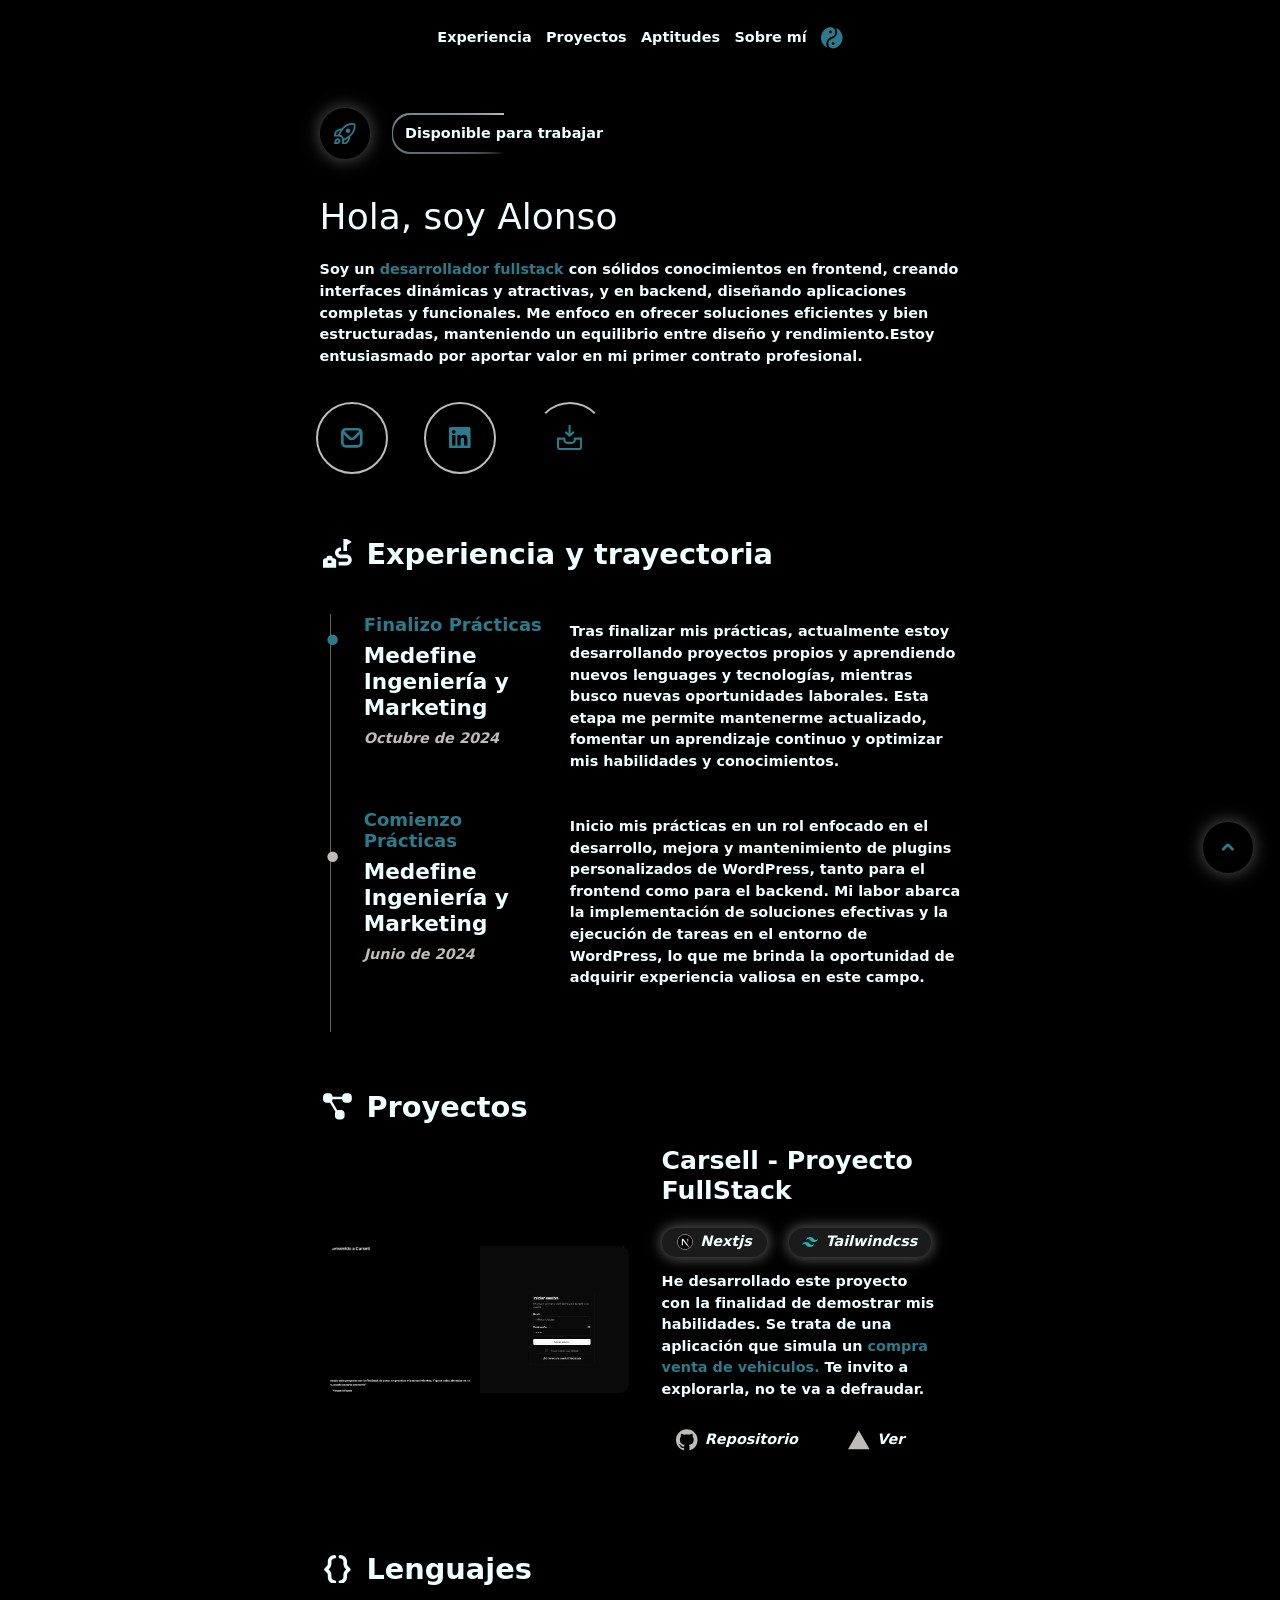
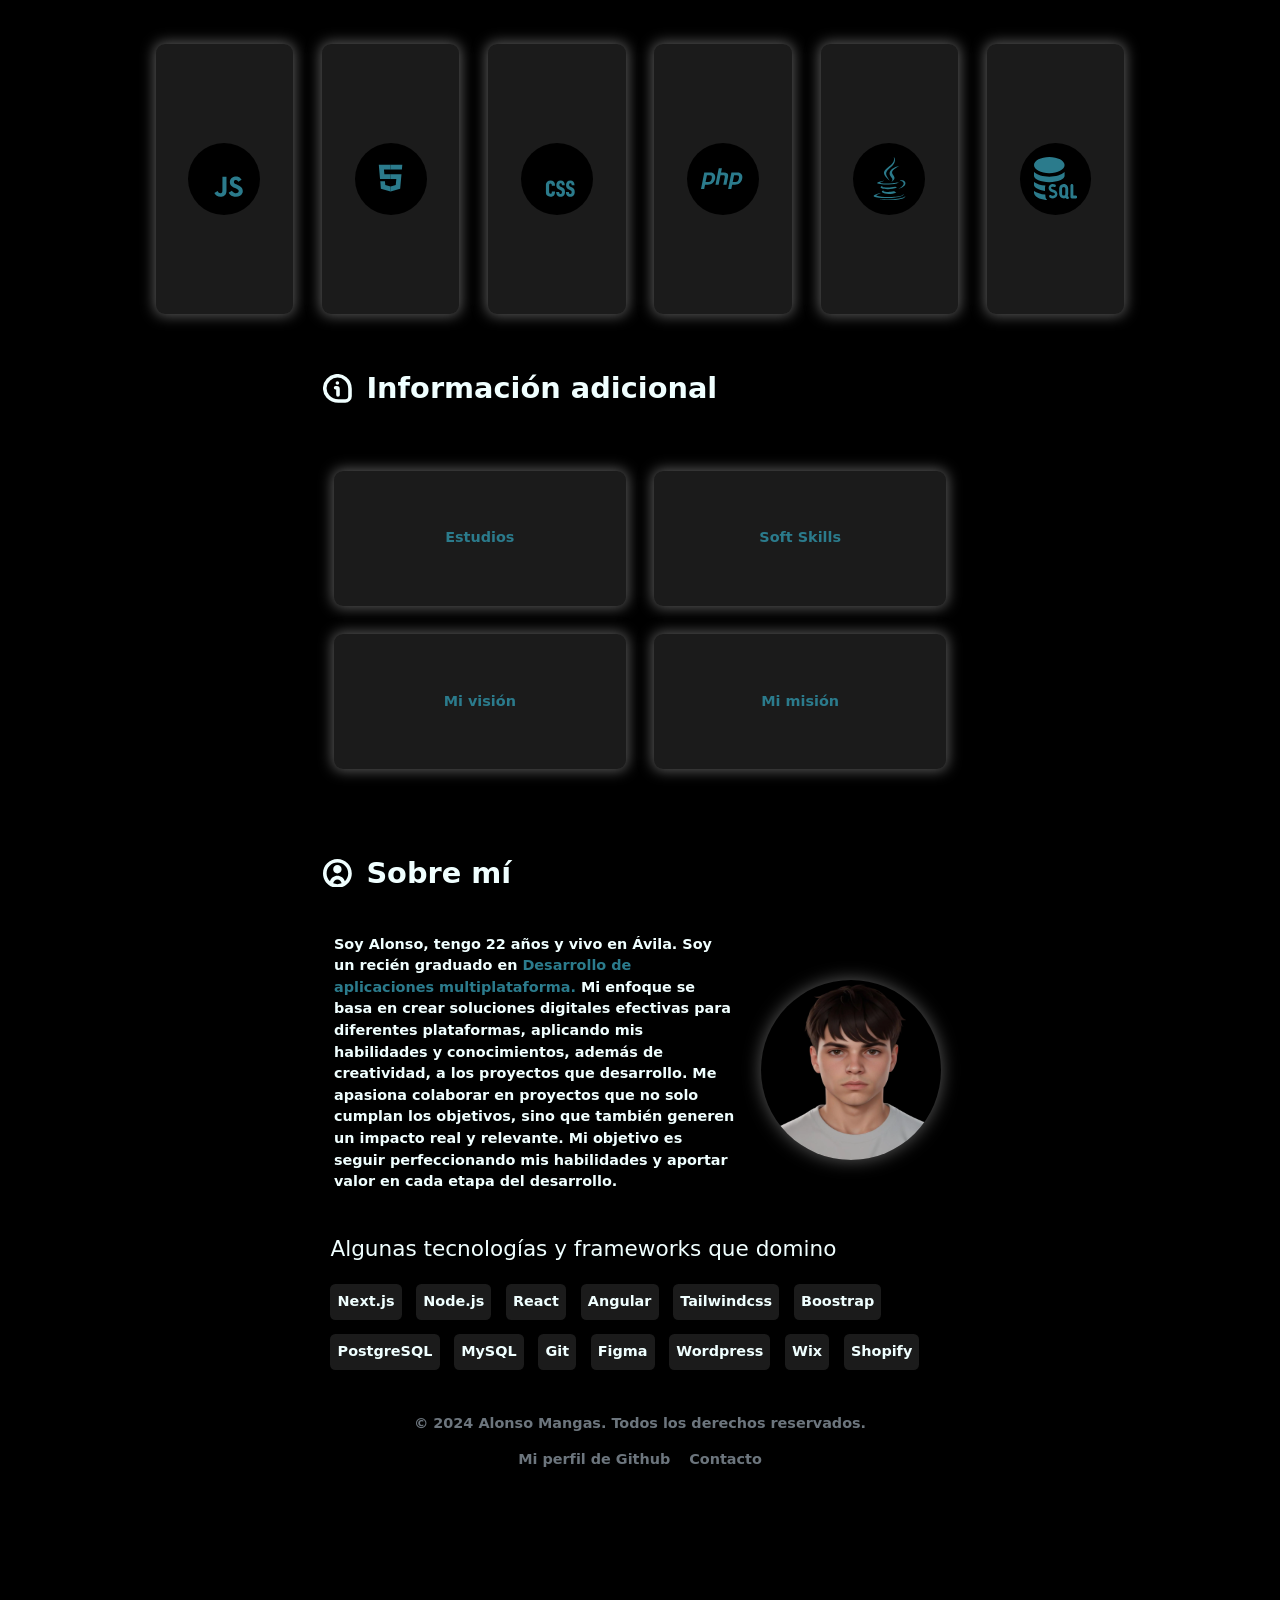
==== commit ba0442eb: "Portfolio subido al repositorio" ====
--- a/Portfolio/index.html
+++ b/Portfolio/index.html
@@ -4,10 +4,10 @@
     <meta charset="utf-8" />
     <meta
       name="description"
-      content="Contrata a Alonso Mangas para crear tu aplicación web o móvil. Full Stack Developer."
+      content="Portfolio de Alonso Mangas Alfayate. Fullstack developer"
     />
     <meta name="viewport" content="width=device-width, initial-scale=1" />
-    <title>Portfolio de Alonso Mangas Alfayate. FullStack Developer.</title>
+    <title>Portfolio - Alonso Mangas</title>
     <link rel="stylesheet" href="assets/css/estilos.css" />
     <link
       href="https://cdn.jsdelivr.net/npm/bootstrap@5.3.3/dist/css/bootstrap.min.css"
@@ -19,7 +19,7 @@
     <button
       width="70"
       height="70"
-      class="rounded-circle scroll-up circular-button p-3"
+      class="rounded-circle scroll-up d-none d-md-block p-3"
       onclick="scrollToTop()"
     >
       <svg
@@ -38,7 +38,6 @@
       <div class="container">
         <nav class="navbar navbar-expand">
           <div class="container-fluid">
-            <!-- Habilitamos wrapping para los elementos del navbar -->
             <div
               class="navbar-collapse justify-content-center d-flex flex-wrap"
             >
@@ -116,11 +115,13 @@
     <!-- Comienza el contenido -->
     <main class="container">
       <!-- Sección presentación -->
-      <section id="presentacion">
+      <section id="presentacion" class="mb-4">
         <div class="container col-12 col-lg-8">
           <div class="col-12 col-lg-12 p-2">
             <!-- Primera fila: imagen y botón -->
-            <div class="row d-flex justify-content-start align-items-center">
+            <div
+              class="row d-flex justify-content-start align-items-center mb-4"
+            >
               <div
                 class="d-flex justify-content-start align-items-center gap-4 p-2"
               >
@@ -142,7 +143,11 @@
                     />
                   </svg>
                 </div>
-                <a href="https://www.linkedin.com/in/alonsomangas/">
+                <a
+                  href="https://www.linkedin.com/in/alonsomangas/"
+                  target="_blank"
+                  rel="noopener noreferrer"
+                >
                   <div
                     class="box d-flex justify-content-center align-items-center"
                   >
@@ -158,11 +163,15 @@
             <!-- Segunda fila: h1 y párrafo -->
             <div class="row d-flex justify-content-center align-items-center">
               <h1 class="text-custom-color p-2">Hola, soy Alonso</h1>
-              <p class="text-custom-color p-2 fw-semibold">
-                Soy desarrollador Full Stack especializado en la creación de
-                <span class="fw-bold color-1">aplicaciones web y móviles</span
-                >.<br />
-                ¡Estoy disponible para trabajar en tu próximo proyecto!
+              <p class="text-custom-color p-2 fw-semibold mb-4">
+                Soy un
+                <span class="fw-bold color-2">desarrollador fullstack</span> con
+                sólidos conocimientos en frontend, creando interfaces dinámicas
+                y atractivas, y en backend, diseñando aplicaciones completas y
+                funcionales. Me enfoco en ofrecer soluciones eficientes y bien
+                estructuradas, manteniendo un equilibrio entre diseño y
+                rendimiento.Estoy entusiasmado por aportar valor en mi primer
+                contrato profesional.<br />
               </p>
               <nav class="navbar navbar-expand gap-3">
                 <div
@@ -170,13 +179,17 @@
                 >
                   <a
                     href="mailto:16alonsomangas@gmail.com"
+                    target="_blank"
+                    rel="noopener noreferrer"
                     style="text-decoration: none"
+                    data-toggle="tooltip"
+                    title="Envíame un correo"
                   >
                     <button class="contact-button p-3 me-4">
                       <div class="spinner2" id="spinner2"></div>
                       <div>
                         <svg
-                          class="icon path-icons"
+                          class="icon path-language"
                           xmlns="http://www.w3.org/2000/svg"
                           viewBox="0 0 24 24"
                         >
@@ -189,13 +202,17 @@
                   </a>
                   <a
                     href="https://www.linkedin.com/in/alonsomangas/"
+                    target="_blank"
+                    rel="noopener noreferrer"
                     style="text-decoration: none"
+                    data-toggle="tooltip"
+                    title="Mi perfil de Linkedin"
                   >
                     <button class="linkedin-button p-3 ms-4 me-4">
                       <div class="spinner2" id="spinner2"></div>
                       <div>
                         <svg
-                          class="icon path-icons"
+                          class="icon path-language"
                           xmlns="http://www.w3.org/2000/svg"
                           viewBox="0 0 256 256"
                         >
@@ -206,7 +223,12 @@
                       </div>
                     </button>
                   </a>
-                  <button class="spinner-button p-3 ms-4" id="spinner-button">
+                  <button
+                    class="spinner-button p-3 ms-4"
+                    id="spinner-button"
+                    data-toggle="tooltip"
+                    title="Descarga mi CV"
+                  >
                     <div class="spinner" id="spinner"></div>
                     <div class="line-container">
                       <div class="line"></div>
@@ -232,7 +254,7 @@
       </section>
 
       <!-- Sección experiencia -->
-      <section id="experiencia">
+      <section id="experiencia" class="mb-4">
         <div class="container col-12 col-lg-8">
           <div class="col-12 col-lg-12 p-2">
             <div
@@ -262,13 +284,13 @@
                   <span class="rounded-circle progress1 color-2">•</span>
                   <div class="row">
                     <div class="col-12 col-lg-4">
-                      <h3 class="h5 fw-bold mb-2 color-1">
+                      <h3 class="h5 fw-bold mb-2 color-2">
                         Finalizo Prácticas
                       </h3>
                       <h4 class="fw-bold text-custom-color">
                         Medefine Ingeniería y Marketing
                       </h4>
-                      <i class="text-secondary fw-bold">Octubre de 2024</i>
+                      <i class="fw-bold color-1">Octubre de 2024</i>
                     </div>
                     <div
                       class="col-12 col-lg-8 mt-2 text-custom-color fw-semibold"
@@ -287,13 +309,13 @@
                   <span class="rounded-circle progress2 color-1">•</span>
                   <div class="row mt-3">
                     <div class="col-12 col-lg-4">
-                      <h3 class="h5 fw-bold mb-2 color-1">
+                      <h3 class="h5 fw-bold mb-2 color-2">
                         Comienzo Prácticas
                       </h3>
                       <h4 class="fw-bold text-custom-color">
                         Medefine Ingeniería y Marketing
                       </h4>
-                      <i class="text-secondary fw-bold">Junio de 2024</i>
+                      <i class="color-1 fw-bold">Junio de 2024</i>
                     </div>
                     <div
                       class="col-12 col-lg-8 mt-2 text-custom-color fw-semibold"
@@ -315,7 +337,7 @@
         </div>
       </section>
       <!-- Sección proyectos -->
-      <section id="proyectos">
+      <section id="proyectos" class="mb-4">
         <div class="container col-12 col-lg-8">
           <div class="col-12 col-lg-12 p-2">
             <div class="row d-flex justify-content-center align-items-center">
@@ -428,10 +450,14 @@
                       >
                         He desarrollado este proyecto con la finalidad de
                         demostrar mis habilidades. Se trata de una aplicación
-                        que simula un compra venta de vehículos. Te invito a
-                        explorarla, no te va a defraudar.
-                      </div>
-                    </div>
+                        que simula un
+                        <span class="color-2 fw-semibold">
+                          compra venta de vehiculos.</span
+                        >
+                        Te invito a explorarla, no te va a defraudar.
+                      </div>
+                    </div>
+
                     <div class="row mb-4">
                       <!-- Fila 3 -->
                       <div class="col">
@@ -481,6 +507,8 @@
                             >
                               <a
                                 href="https://carsell.alonso16.dev/"
+                                target="_blank"
+                                rel="noopener noreferrer"
                                 class="d-flex justify-content-center align-items-center gap-2 rounded-pill text-custom-color py-1 px-2"
                                 style="
                                   width: auto;
@@ -514,7 +542,7 @@
       </section>
 
       <!-- Sección aptitudes - languages -->
-      <section id="aptitudes">
+      <section id="aptitudes" class="mb-4">
         <div class="container col-12 col-lg-8">
           <div class="col-12 col-lg-12 p-2">
             <div class="row d-flex justify-content-center align-items-center">
@@ -569,7 +597,6 @@
                         class="back d-flex justify-content-center w-100 align-items-center"
                       >
                         <p class="fw-bold text-card text-custom-color p-2">
-                          <span class="color-1 fw-bold">FRONTEND</span>
                           Conocimientos y habilidades de JavaScript para
                           desarrollar aplicaciones web dinámicas
                         </p>
@@ -614,7 +641,6 @@
                         class="back d-flex justify-content-center w-100 align-items-center"
                       >
                         <p class="fw-bold text-card text-custom-color p-2">
-                          <span class="color-1 fw-bold">FRONTEND</span>
                           Conocimientos y habilidades de HTML5 para estructurar
                           páginas responsivas y optimizadas
                         </p>
@@ -652,7 +678,6 @@
                         class="back d-flex justify-content-center w-100 align-items-center"
                       >
                         <p class="fw-bold text-card text-custom-color p-2">
-                          <span class="color-1 fw-bold">FRONTEND</span>
                           Conocimientos y habilidades de CSS para diseñar,
                           estilizar y animar componentes visuales
                         </p>
@@ -685,7 +710,6 @@
                         class="back d-flex justify-content-center w-100 align-items-center"
                       >
                         <p class="fw-bold text-card text-custom-color p-2">
-                          <span class="color-2 fw-bold">BACKEND</span>
                           Conocimientos y habilidades en PHP para desarrollar
                           aplicaciones del lado del servidor, gestionando su
                           lógica, obteniendo datos... todo lo que sea necesario
@@ -735,7 +759,6 @@
                         class="back d-flex justify-content-center w-100 align-items-center"
                       >
                         <p class="fw-bold text-card text-custom-color p-2">
-                          <span class="color-2 fw-bold">BACKEND</span>
                           Conocimientos y habilidades en Java para desarrollar
                           aplicaciones robustas y escalables, utilizando su
                           amplia biblioteca y características orientadas a
@@ -769,7 +792,6 @@
                       class="back d-flex justify-content-center w-100 align-items-center"
                     >
                       <p class="fw-bold text-card text-custom-color p-2">
-                        <span class="color-2 fw-bold">BACKEND</span>
                         Conocimientos y habilidades en SQL para gestionar y
                         manipular bases de datos, realizando consultas,
                         actualizaciones y optimizaciones de datos
@@ -801,7 +823,7 @@
                     fill="white"
                     d="M18.5,24H13.034A13.5,13.5,0,0,1,3,19.789a11.467,11.467,0,0,1-2.947-8.9A12.024,12.024,0,0,1,9.908.188a11.641,11.641,0,0,1,9.654,2.569A12.448,12.448,0,0,1,24,12.324V18.5A5.507,5.507,0,0,1,18.5,24ZM12.03,3a9.021,9.021,0,0,0-8.988,8.164,8.509,8.509,0,0,0,2.18,6.605A10.5,10.5,0,0,0,13.034,21H18.5A2.5,2.5,0,0,0,21,18.5V12.324a9.466,9.466,0,0,0-3.366-7.27A8.637,8.637,0,0,0,12.03,3ZM12,6a1.5,1.5,0,0,0,0,3A1.5,1.5,0,0,0,12,6Zm.5,13A1.5,1.5,0,0,1,11,17.5V13h-.5a1.5,1.5,0,0,1,0-3h1A2.5,2.5,0,0,1,14,12.5v5A1.5,1.5,0,0,1,12.5,19Z"
                   /></svg
-                >Informacion adicional
+                >Información adicional
               </h2>
             </div>
             <div class="container mt-4 mb-4">
@@ -810,13 +832,15 @@
                   <div
                     class="info col-6 d-flex justify-content-center align-items-center p-4 me-2"
                   >
-                    <i class="content1 text-center color-1 fw-bold">Estudios</i>
+                    <span class="content1 text-center color-2 fw-bold"
+                      >Estudios</span
+                    >
                     <i
                       class="content2 text-center text-custom-color fw-bold p-3"
                       ><i
                         >Grado superior de Desarrollo de aplicaciones
                         multiplataforma</i
-                      ><br /><i class="color-1"
+                      ><br /><i class="color-2"
                         >IFP Innovación en Formación Profesional</i
                       ><br /><i>2022-2024</i></i
                     >
@@ -824,7 +848,9 @@
                   <div
                     class="info col-6 d-flex justify-content-center align-items-center p-4 overflow-hidden"
                   >
-                    <i class="content1 fw-bold color-1 fw-bold">Soft Skills</i>
+                    <span class="content1 fw-bold color-2 fw-bold"
+                      >Soft Skills</span
+                    >
                     <i
                       class="content2 text-center text-custom-color fw-bold p-3"
                     >
@@ -836,8 +862,8 @@
                         >¡Y muchas más habilidades que me ayudan a crecer y
                         colaborar efectivamente!</i
                       >
-                      <i class="color-1"
-                        >¡Si quieres conocerme mejor, contáctame!</i
+                      <i class="color-2"
+                        >Si quieres conocerme mejor, contáctame</i
                       >
                     </i>
                   </div>
@@ -846,8 +872,8 @@
                   <div
                     class="info col-6 d-flex justify-content-center align-items-center p-4 me-2"
                   >
-                    <i class="content1 text-center color-1 fw-bold"
-                      >Mi visión</i
+                    <span class="content1 text-center color-2 fw-bold"
+                      >Mi visión</span
                     >
                     <i
                       class="content2 text-center text-custom-color fw-bold p-3"
@@ -862,9 +888,11 @@
                   <div
                     class="info col-6 d-flex justify-content-center align-items-center p-4"
                   >
-                    <i class="content1 fw-bold color-1 fw-bold">Mi misión</i>
+                    <span class="content1 fw-bold color-2 fw-bold"
+                      >Mi misión</span
+                    >
                     <i
-                      class="content2 text-center text-custom-color fw-bold p-3"
+                      class="content2 text-center text-custom-color fw-bold p-3 overflow-hidden"
                       ><i
                         >Convertirme en un desarrollador que inspire confianza,
                         aportando soluciones digitales que transformen la forma
@@ -899,7 +927,7 @@
                     fill="white"
                     d="m12,0C5.383,0,0,5.383,0,12s5.383,12,12,12,12-5.383,12-12S18.617,0,12,0Zm-3.48,20.299c.107-1.835,1.619-3.299,3.48-3.299s3.373,1.464,3.48,3.299c-1.071.451-2.247.701-3.48.701s-2.409-.25-3.48-.701Zm9.668-1.781c-.84-2.617-3.296-4.518-6.188-4.518s-5.348,1.901-6.188,4.518c-1.727-1.641-2.812-3.953-2.812-6.518C3,7.037,7.038,3,12,3s9,4.037,9,9c0,2.565-1.084,4.877-2.812,6.518Zm-2.689-10.018c0,1.933-1.567,3.5-3.5,3.5s-3.5-1.567-3.5-3.5,1.567-3.5,3.5-3.5,3.5,1.567,3.5,3.5Z"
                   /></svg
-                >Sobre mi
+                >Sobre mí
               </h2>
             </div>
             <div class="container">
@@ -910,7 +938,7 @@
                   <!-- Sección izquierda - Texto -->
                   <p class="text-custom-color fw-semibold">
                     Soy Alonso, tengo 22 años y vivo en Ávila. Soy un recién
-                    graduado en<span class="color-1 fw-bold">
+                    graduado en<span class="fw-bold color-2">
                       Desarrollo de aplicaciones multiplataforma.</span
                     >
 
@@ -918,7 +946,7 @@
                     para diferentes plataformas, aplicando mis habilidades y
                     conocimientos, además de creatividad, a los proyectos que
                     desarrollo. Me apasiona colaborar en proyectos que no solo
-                    cumplan los objetivos, sino que tambiéb generen un impacto
+                    cumplan los objetivos, sino que también generen un impacto
                     real y relevante. Mi objetivo es seguir perfeccionando mis
                     habilidades y aportar valor en cada etapa del desarrollo.
                   </p>
@@ -935,6 +963,82 @@
                   </div>
                 </div>
               </div>
+            </div>
+          </div>
+          <div
+            class="col-12 px-3 d-flex flex-wrap justify-content-start align-items-center gap-3"
+          >
+            <!-- Encabezado -->
+            <h4 class="w-100 text-start text-custom-color text-xs">
+              Algunas tecnologías y frameworks que domino
+            </h4>
+
+            <!-- Tecnologías -->
+            <div
+              class="tecnologies text-custom-color rounded p-2 text-center fw-semibold"
+            >
+              Next.js
+            </div>
+            <div
+              class="tecnologies text-custom-color rounded p-2 text-center fw-semibold"
+            >
+              Node.js
+            </div>
+            <div
+              class="tecnologies text-custom-color rounded p-2 text-center fw-semibold"
+            >
+              React
+            </div>
+            <div
+              class="tecnologies text-custom-color rounded p-2 text-center fw-semibold"
+            >
+              Angular
+            </div>
+            <div
+              class="tecnologies text-custom-color rounded p-2 text-center fw-semibold"
+            >
+              Tailwindcss
+            </div>
+            <div
+              class="tecnologies text-custom-color rounded p-2 text-center fw-semibold"
+            >
+              Boostrap
+            </div>
+
+            <div
+              class="tecnologies text-custom-color rounded p-2 text-center fw-semibold"
+            >
+              PostgreSQL
+            </div>
+            <div
+              class="tecnologies text-custom-color rounded p-2 text-center fw-semibold"
+            >
+              MySQL
+            </div>
+            <div
+              class="tecnologies text-custom-color rounded p-2 text-center fw-semibold"
+            >
+              Git
+            </div>
+            <div
+              class="tecnologies text-custom-color rounded p-2 text-center fw-semibold"
+            >
+              Figma
+            </div>
+            <div
+              class="tecnologies text-custom-color rounded p-2 text-center fw-semibold"
+            >
+              Wordpress
+            </div>
+            <div
+              class="tecnologies text-custom-color rounded p-2 text-center fw-semibold"
+            >
+              Wix
+            </div>
+            <div
+              class="tecnologies text-custom-color rounded p-2 text-center fw-semibold"
+            >
+              Shopify
             </div>
           </div>
         </div>
@@ -950,11 +1054,17 @@
             </p>
           </div>
           <div class="col-12 col-lg-12">
-            <a href="#sobre-mi" class="text-secondary fw-bold footer-link me-2"
-              >Sobre mi</a
+            <a
+              href="https://github.com/aloonsoo16"
+              target="_blank"
+              rel="noopener noreferrer"
+              class="text-secondary fw-bold footer-link me-2"
+              >Mi perfil de Github</a
             >
             <a
               href="mailto:16alonsomangas@gmail.com"
+              target="_blank"
+              rel="noopener noreferrer"
               class="text-secondary fw-bold footer-link ms-2"
               >Contacto</a
             >
--- a/Portfolio/assets/css/estilos.css
+++ b/Portfolio/assets/css/estilos.css
@@ -19,10 +19,11 @@
   top: 0;
   z-index: 1000;
   padding-top: 10px;
-  padding-bottom: 50px;
-}
-
-.scroll-up {
+  padding-bottom: 30px;
+}
+
+body.bg-light .scroll-up {
+  /* Fondo y sombra para los botones con esta clase en modo light */
   position: fixed; /* Posicion fija */
   bottom: 30px;
   right: 30px;
@@ -30,22 +31,41 @@
   cursor: pointer;
   transition: background-color 0.3s;
   border: none;
-}
-
-body.bg-light .circular-button {
-  /* Fondo y sombra para los botones con esta clase en modo light */
   background-color: transparent;
   -webkit-box-shadow: 0px 0px 21px 0px rgba(173, 173, 173, 1);
   -moz-box-shadow: 0px 0px 21px 0px rgba(173, 173, 173, 1);
   box-shadow: 0px 0px 20px 0px #4b4b4b;
 }
 
+body.bg-dark .scroll-up {
+  /* Fondo y sombra para los botones con esta clase en modo dark */
+  position: fixed; /* Posicion fija */
+  bottom: 30px;
+  right: 30px;
+  z-index: 1000;
+  cursor: pointer;
+  transition: background-color 0.3s;
+  border: none;
+  background-color: transparent;
+  -webkit-box-shadow: 0px 0px 21px 0px rgba(173, 173, 173, 1);
+  -moz-box-shadow: 0px 0px 21px 0px rgba(173, 173, 173, 1);
+  box-shadow: 0px 0px 20px 0px #5b5b5b;
+}
+
+body.bg-light .circular-button {
+  /* Fondo y sombra para los botones con esta clase en modo light */
+  background-color: transparent;
+  -webkit-box-shadow: 0px 0px 21px 0px rgba(173, 173, 173, 1);
+  -moz-box-shadow: 0px 0px 21px 0px rgba(173, 173, 173, 1);
+  box-shadow: 0px 0px 20px 0px #4b4b4b;
+}
+
 body.bg-dark .circular-button {
   /* Fondo y sombra para los botones con esta clase en modo dark */
   background-color: transparent;
   -webkit-box-shadow: 0px 0px 21px 0px rgba(173, 173, 173, 1);
   -moz-box-shadow: 0px 0px 21px 0px rgba(173, 173, 173, 1);
-  box-shadow: 0px 0px 20px 0px #9b9b9b;
+  box-shadow: 0px 0px 20px 0px #5b5b5b;
 }
 
 .navbar-nav {
@@ -58,43 +78,54 @@
 }
 
 body.bg-dark .navbar-nav-scrolled {
-  background: rgba(27, 27, 27, 0.8); /* Fondo oscuro semitransparente */
-  backdrop-filter: blur(50px); /* Desenfoque */
+  background: rgba(27, 27, 27, 0.6); /* Fondo oscuro semitransparente */
+  backdrop-filter: blur(10px); /* Desenfoque */
   -webkit-backdrop-filter: blur(
-    50px
+    10px
   ); /* Compatibilidad con navegadores WebKit */
 }
 
 body.bg-light .navbar-nav-scrolled {
-  background: rgba(236, 236, 236, 0.8);
-  backdrop-filter: blur(50px);
-  -webkit-backdrop-filter: blur(50px);
+  background: rgba(236, 236, 236, 0.6);
+  backdrop-filter: blur(10px);
+  -webkit-backdrop-filter: blur(10px);
 }
 
 .text-custom-color {
   transition: none; /* Transicion de cambio de color */
 }
 
-body.bg-dark .color-1 {
-  color: #ff00f2 !important; /* Color de la clase color-1 */
-}
-
-body.bg-dark .color-2 {
-  color: aqua !important; /* Color de la clase color-2 */
-}
-
+/* Colores generales para color-1 y color-2 */
+.color-1 {
+  color: #BFBBB8 !important; /* Color de la clase color-1 */
+}
+
+.color-2 {
+  color: #2B7B8C !important; /* Color de la clase color-2 */
+}
+
+/* Colores específicos para el tema claro */
 body.bg-light .color-1 {
-  color: #159a9c !important; /* Color de la clase color-1 */
+  color: #BFBBB8 !important;
 }
 
 body.bg-light .color-2 {
-  color: #ff8c00 !important; /* Color de la clase color-2 */
+  color: #2B7B8C !important;
 }
 
 body.bg-light .text-custom-color {
   color: black !important; /* Color para el tema claro */
 }
 
+/* Colores específicos para el tema oscuro */
+body.bg-dark .color-1 {
+  color: #BFBBB8 !important;
+}
+
+body.bg-dark .color-2 {
+  color: #2B7B8C !important;
+}
+
 body.bg-dark .text-custom-color {
   color: azure !important; /* Color para el tema oscuro */
 }
@@ -102,43 +133,43 @@
 /* Colores de los items de la barra de navegación del header según los modos */
 
 body.bg-light .nav-item.active .nav-link {
-  color: #ff8c00 !important; /* Color para el enlace activo */
+  color: #2B7B8C !important; /* Color para el enlace activo */
 }
 
 body.bg-light .nav-item .nav-link:active {
-  color: #ff8c00 !important; /* Color durante el clic */
+  color: #2B7B8C !important; /* Color durante el clic */
 }
 
 body.bg-light .nav-item:active .nav-link {
-  color: #ff8c00 !important; /* Color para el enlace cuando se hace clic */
+  color: #2B7B8C !important; /* Color para el enlace cuando se hace clic */
 }
 
 body.bg-light .nav-item .nav-link:hover {
-  color: #ff8c00 !important; /* Color durante el hover */
+  color: #2B7B8C !important; /* Color durante el hover */
 }
 
 body.bg-dark .nav-item:hover .nav-link {
-  color: aqua !important; /* Color para el enlace cuando se hace hover */
+  color: #2B7B8C !important; /* Color para el enlace cuando se hace hover */
 }
 
 body.bg-dark .nav-item.active .nav-link {
-  color: aqua !important; /* Color para el enlace activo */
+  color: #2B7B8C !important; /* Color para el enlace activo */
 }
 
 body.bg-dark .nav-item .nav-link:active {
-  color: aqua !important; /* Color durante el clic */
+  color: #2B7B8C !important; /* Color durante el clic */
 }
 
 body.bg-dark .nav-item:active .nav-link {
-  color: aqua !important; /* Color para el enlace cuando se hace clic */
+  color: #2B7B8C !important; /* Color para el enlace cuando se hace clic */
 }
 
 body.bg-dark .nav-item .nav-link:hover {
-  color: aqua !important; /* Color durante el hover */
+  color: #2B7B8C !important; /* Color durante el hover */
 }
 
 body.bg-dark .nav-item:hover .nav-link {
-  color: aqua !important; /* Color para el enlace cuando se hace hover */
+  color: #2B7B8C !important; /* Color para el enlace cuando se hace hover */
 }
 
 .nav-item.dropdown:hover .dropdown-menu {
@@ -170,7 +201,7 @@
   right: 0; /* Establece la posición en la esquina derecha del botón */
   margin-right: 0;
   border: 0px !important;
-  background-color: aqua !important;
+  background-color: #2B7B8C !important;
   border-radius: 20px;
 }
 
@@ -179,7 +210,7 @@
   right: 0; /* Establece la posición en la esquina derecha del botón */
   margin-right: 0;
   border: 0px !important;
-  background-color: #ff8c00 !important;
+  background-color: #2B7B8C !important;
   border-radius: 20px;
 }
 
@@ -215,7 +246,7 @@
   position: absolute;
   width: 250px;
   height: 250px;
-  background-image: conic-gradient(transparent, transparent, #ff00f2);
+  background-image: conic-gradient(transparent, transparent, #BFBBB8);
   animation: animate 4s linear infinite;
   animation-delay: -2s;
 }
@@ -225,7 +256,7 @@
   width: 250px;
   height: 250px;
   position: absolute;
-  background-image: conic-gradient(transparent, transparent, aqua);
+  background-image: conic-gradient(transparent, transparent, #2B7B8C);
   animation: animate 4s linear infinite;
 }
 
@@ -234,8 +265,8 @@
   position: absolute;
   width: 250px;
   height: 250px;
-  background-image: conic-gradient(transparent, transparent, #159a9c);
-  animation: animatereverse 4s linear infinite;
+  background-image: conic-gradient(transparent, transparent, #BFBBB8);
+  animation: animate 4s linear infinite;
   animation-delay: -2s;
 }
 
@@ -244,12 +275,11 @@
   width: 250px;
   height: 250px;
   position: absolute;
-  background-image: conic-gradient(transparent, transparent, #ff8c00);
-  animation: animatereverse 4s linear infinite;
+  background-image: conic-gradient(transparent, transparent, #2B7B8C);
+  animation: animate 4s linear infinite;
 }
 
 @keyframes animate {
-  /* Animacion de rotacion del contenedor */
   0% {
     transform: rotate(0deg);
   }
@@ -258,15 +288,6 @@
   }
 }
 
-@keyframes animatereverse {
-  /* Animacion de rotacion inversa del contenedor para el modo light */
-  0% {
-    transform: rotate(360deg);
-  }
-  100% {
-    transform: rotate(0deg);
-  }
-}
 
 body.bg-dark .spinner {
   /* Spinner del boton de descarga en el modo oscuro */
@@ -279,7 +300,7 @@
   height: 80px;
   border-radius: 100%;
   border: 3px solid transparent;
-  border-top: 3px solid aqua;
+  border-top: 3px solid #BFBBB8;
   animation: spin 2s linear infinite;
   transition: background-color 2s ease-in-out;
   z-index: 1000;
@@ -295,7 +316,7 @@
   width: 80px;
   height: 80px;
   border-radius: 100%;
-  border: 3px solid #ff00f2;
+  border: 3px solid #BFBBB8;
   clip-path: circle(100%);
 }
 
@@ -308,7 +329,7 @@
   width: 80px;
   height: 80px;
   border-radius: 100%;
-  border: 3px solid aqua;
+  border: 3px solid #BFBBB8;
   clip-path: circle(100%);
   opacity: 0;
   transition: border 0.5s ease-in-out, opacity 2s ease-in-out;
@@ -325,7 +346,7 @@
   height: 80px;
   border-radius: 100%;
   border: 3px solid transparent;
-  border-top: 3px solid #ff8c00;
+  border-top: 3px solid #BFBBB8;
   animation: spin 2s linear infinite;
   transition: background-color 2s ease-in-out;
   z-index: 1000;
@@ -341,7 +362,7 @@
   width: 80px;
   height: 80px;
   border-radius: 100%;
-  border: 3px solid #159a9c;
+  border: 3px solid #BFBBB8;
   clip-path: circle(100%);
 }
 
@@ -354,7 +375,7 @@
   width: 80px;
   height: 80px;
   border-radius: 100%;
-  border: 3px solid #ff8c00;
+  border: 3px solid #BFBBB8;
   clip-path: circle(100%);
   opacity: 0;
   transition: border 0.5s ease-in-out, opacity 2s ease-in-out;
@@ -379,7 +400,7 @@
   left: 0;
   height: 100%;
   width: 20%;
-  background-color: aqua;
+  background-color: #2B7B8C;
   border-radius: 20px;
   transition: opacity 2s ease-in-out;
   animation-play-state: paused; /* Animacion de la linea inicialmente pausada */
@@ -394,7 +415,7 @@
   left: 0;
   height: 100%;
   width: 20%;
-  background-color: #ff8c00;
+  background-color: #2B7B8C;
   border-radius: 20px;
   transition: opacity 2s ease-in-out;
   animation-play-state: paused; /* Animacion de la linea inicialmente pausada */
@@ -553,12 +574,26 @@
 
 body.bg-dark .used-language {
   background: rgb(27, 27, 27);
-  box-shadow: 0px 0px 15px 2px #8b8b8b;
-  -webkit-box-shadow: 0px 0px 15px 2px #8b8b8b;
-  -moz-box-shadow: 0px 0px 15px 2px #8b8b8b;
+  box-shadow: 0px 0px 15px 2px #5b5b5b;
+  -webkit-box-shadow: 0px 0px 15px 2px #5b5b5b;
+  -moz-box-shadow: 0px 0px 15px 2px #5b5b5b;
 }
 
 body.bg-light .used-language {
+  background: #ececec;
+  box-shadow: 0px 0px 15px 3px #b8b8b8;
+  -webkit-box-shadow: 0px 0px 15px 3px #b8b8b8;
+  -moz-box-shadow: 0px 0px 15px 3px #b8b8b8;
+}
+
+body.bg-dark .custom-span {
+  background: rgb(27, 27, 27);
+  box-shadow: 0px 0px 15px 2px #5b5b5b;
+  -webkit-box-shadow: 0px 0px 15px 2px #5b5b5b;
+  -moz-box-shadow: 0px 0px 15px 2px #5b5b5b;
+}
+
+body.bg-light .custom-span {
   background: #ececec;
   box-shadow: 0px 0px 15px 3px #b8b8b8;
   -webkit-box-shadow: 0px 0px 15px 3px #b8b8b8;
@@ -604,6 +639,14 @@
   height: 48px;
 }
 
+body.bg-dark .tecnologies {
+  background: rgb(27, 27, 27);
+}
+
+body.bg-light .tecnologies {
+  background: #ececec;
+}
+
 body.bg-dark .forward {
   /* Parte de adelante de la carta en modo oscuro */
   height: 100%;
@@ -611,9 +654,9 @@
   backface-visibility: hidden;
   border-radius: 10px;
   background: rgb(27, 27, 27);
-  box-shadow: 0px 0px 15px 2px #8b8b8b;
-  -webkit-box-shadow: 0px 0px 15px 2px #8b8b8b;
-  -moz-box-shadow: 0px 0px 15px 2px #8b8b8b;
+  box-shadow: 0px 0px 15px 2px #5b5b5b;
+  -webkit-box-shadow: 0px 0px 15px 2px #5b5b5b;
+  -moz-box-shadow: 0px 0px 15px 2px #5b5b5b;
 }
 
 body.bg-dark .back {
@@ -625,9 +668,9 @@
   border-radius: 10px;
   text-align: center;
   background: rgb(0, 0, 0);
-  box-shadow: 0px 0px 15px 2px #8b8b8b;
-  -webkit-box-shadow: 0px 0px 15px 2px #8b8b8b;
-  -moz-box-shadow: 0px 0px 15px 2px #8b8b8b;
+  box-shadow: 0px 0px 15px 2px #5b5b5b;
+  -webkit-box-shadow: 0px 0px 15px 2px #5b5b5b;
+  -moz-box-shadow: 0px 0px 15px 2px #5b5b5b;
 }
 
 body.bg-light .forward {
@@ -677,9 +720,9 @@
   position: relative;
   border-radius: 10px;
   background: rgb(27, 27, 27);
-  box-shadow: 0px 0px 15px 2px #8b8b8b;
-  -webkit-box-shadow: 0px 0px 15px 2px #8b8b8b;
-  -moz-box-shadow: 0px 0px 15px 2px #8b8b8b;
+  box-shadow: 0px 0px 15px 2px #5b5b5b;
+  -webkit-box-shadow: 0px 0px 15px 2px #5b5b5b;
+  -moz-box-shadow: 0px 0px 15px 2px #5b5b5b;
 }
 
 body.bg-light .info {
@@ -702,9 +745,9 @@
   transition: flex 0.5s ease, background-color 1s ease;
   height: 150px;
   background: rgb(0, 0, 0);
-  box-shadow: 0px 0px 15px 2px #8b8b8b;
-  -webkit-box-shadow: 0px 0px 15px 2px #8b8b8b;
-  -moz-box-shadow: 0px 0px 15px 2px #8b8b8b;
+  box-shadow: 0px 0px 15px 2px #5b5b5b;
+  -webkit-box-shadow: 0px 0px 15px 2px #5b5b5b;
+  -moz-box-shadow: 0px 0px 15px 2px #5b5b5b;
 }
 
 body.bg-light .info:hover {
@@ -723,7 +766,6 @@
   opacity: 1;
   visibility: visible;
   transition: opacity 0.5s ease;
-  color: #ff00f2;
 }
 
 .content2 {
@@ -765,7 +807,7 @@
   width: 200px;
   -webkit-box-shadow: 0px 0px 21px 0px rgba(173, 173, 173, 1);
   -moz-box-shadow: 0px 0px 21px 0px rgba(173, 173, 173, 1);
-  box-shadow: 0px 0px 20px 0px #9b9b9b;
+  box-shadow: 0px 0px 20px 0px #5b5b5b;
 }
 
 .footer-link {
@@ -776,13 +818,13 @@
 body.bg-dark .footer-link:hover {
   /* Elementos del footer al hacer hoover en modo oscuro */
   text-decoration: underline;
-  color: #ff00f2 !important;
+  color: #BFBBB8 !important;
 }
 
 body.bg-light .footer-link:hover {
   /* Elementos del footer al hacer hover en modo claro */
   text-decoration: underline;
-  color: #159a9c !important;
+  color: #BFBBB8 !important;
 }
 
 /* Ajustar visibilidad y otros aspectos en diferentes resoluciones */
@@ -808,15 +850,3 @@
     height: 400px;
   }
 }
-
-@media (max-width: 1199px) {
-  .circular-button {
-    display: none;
-  }
-}
-
-@media (min-width: 1024px) {
-  .scroll-up {
-    display: block;
-  }
-}
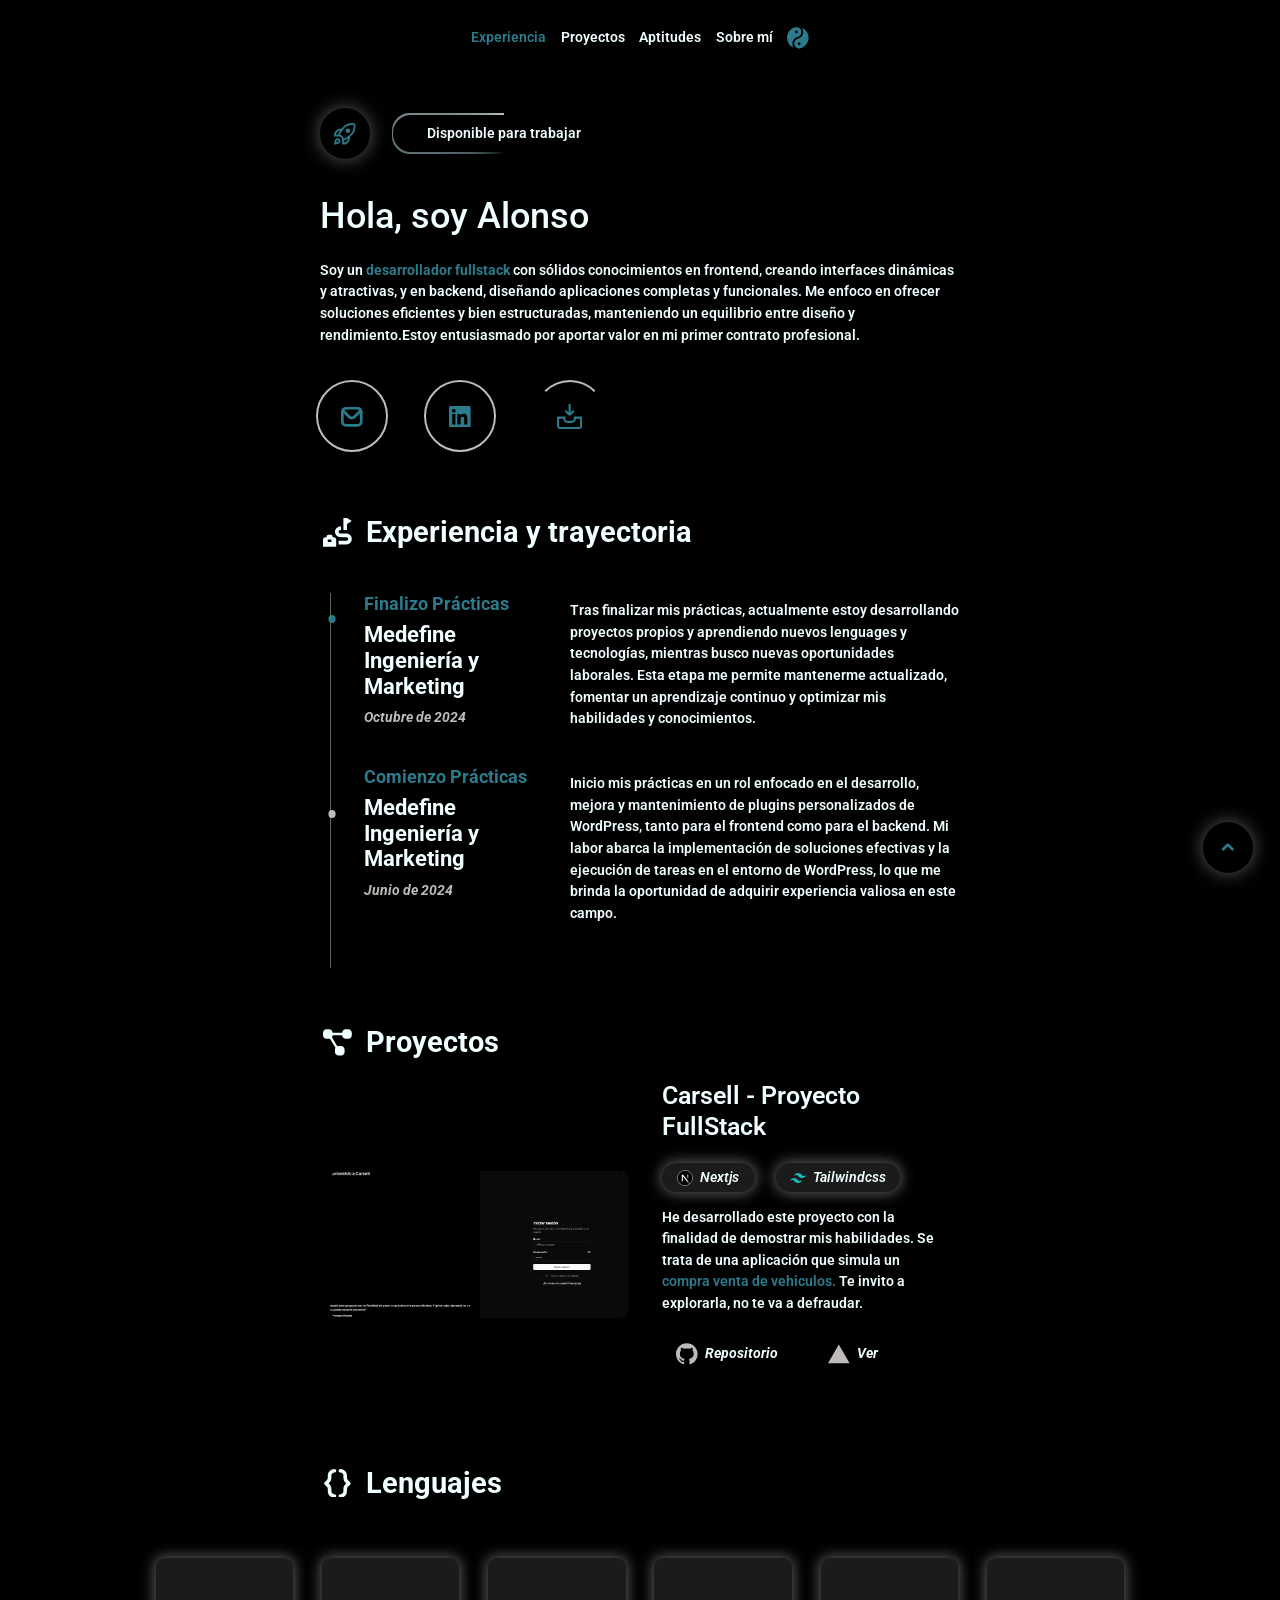
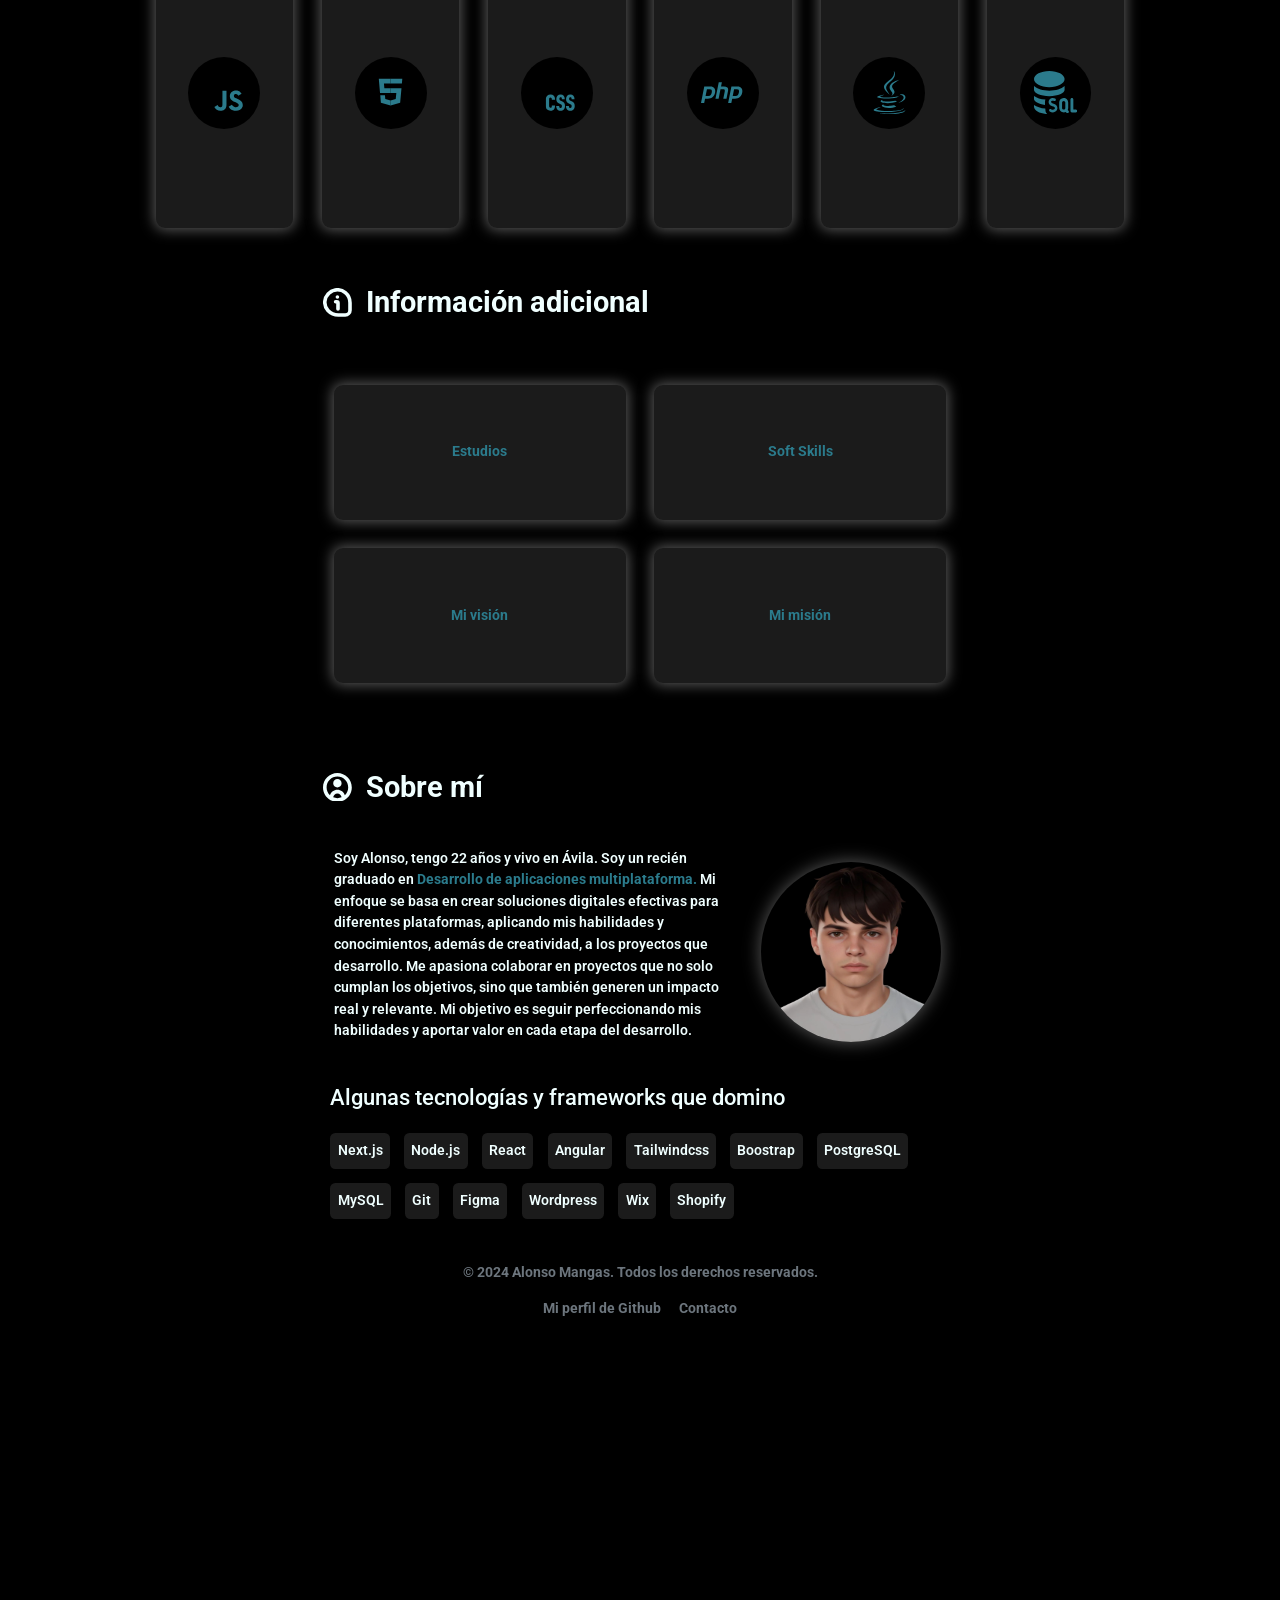
==== commit 23477baf: "Portfolio subido al repositorio" ====
--- a/Portfolio/index.html
+++ b/Portfolio/index.html
@@ -13,6 +13,11 @@
       href="https://cdn.jsdelivr.net/npm/bootstrap@5.3.3/dist/css/bootstrap.min.css"
       rel="stylesheet"
     />
+    <link
+      href="https://fonts.googleapis.com/css2?family=Roboto:wght@400;700&display=swap"
+      rel="stylesheet"
+    />
+
     <link rel="icon" href="assets/img/favicon.ico" />
   </head>
   <body class="bg-black text-custom-color" id="body">
--- a/Portfolio/assets/css/estilos.css
+++ b/Portfolio/assets/css/estilos.css
@@ -8,10 +8,12 @@
 
 body.bg-dark {
   background-color: #000000; /* Color del modo dark */
+  font-family: "Roboto", sans-serif;
 }
 
 body.bg-light {
   background-color: #f5f5f5 !important; /* Color del modo light */
+  font-family: "Roboto", sans-serif;
 }
 
 header {
@@ -78,7 +80,7 @@
 }
 
 body.bg-dark .navbar-nav-scrolled {
-  background: rgba(27, 27, 27, 0.6); /* Fondo oscuro semitransparente */
+  background: rgba(27, 27, 27, 0.8); /* Fondo oscuro semitransparente */
   backdrop-filter: blur(10px); /* Desenfoque */
   -webkit-backdrop-filter: blur(
     10px
@@ -86,7 +88,7 @@
 }
 
 body.bg-light .navbar-nav-scrolled {
-  background: rgba(236, 236, 236, 0.6);
+  background: rgba(236, 236, 236, 0.8);
   backdrop-filter: blur(10px);
   -webkit-backdrop-filter: blur(10px);
 }
@@ -97,20 +99,20 @@
 
 /* Colores generales para color-1 y color-2 */
 .color-1 {
-  color: #BFBBB8 !important; /* Color de la clase color-1 */
+  color: #bfbbb8 !important; /* Color de la clase color-1 */
 }
 
 .color-2 {
-  color: #2B7B8C !important; /* Color de la clase color-2 */
+  color: #2b7b8c !important; /* Color de la clase color-2 */
 }
 
 /* Colores específicos para el tema claro */
 body.bg-light .color-1 {
-  color: #BFBBB8 !important;
+  color: #bfbbb8 !important;
 }
 
 body.bg-light .color-2 {
-  color: #2B7B8C !important;
+  color: #2b7b8c !important;
 }
 
 body.bg-light .text-custom-color {
@@ -119,11 +121,11 @@
 
 /* Colores específicos para el tema oscuro */
 body.bg-dark .color-1 {
-  color: #BFBBB8 !important;
+  color: #bfbbb8 !important;
 }
 
 body.bg-dark .color-2 {
-  color: #2B7B8C !important;
+  color: #2b7b8c !important;
 }
 
 body.bg-dark .text-custom-color {
@@ -133,43 +135,43 @@
 /* Colores de los items de la barra de navegación del header según los modos */
 
 body.bg-light .nav-item.active .nav-link {
-  color: #2B7B8C !important; /* Color para el enlace activo */
+  color: #2b7b8c !important; /* Color para el enlace activo */
 }
 
 body.bg-light .nav-item .nav-link:active {
-  color: #2B7B8C !important; /* Color durante el clic */
+  color: #2b7b8c !important; /* Color durante el clic */
 }
 
 body.bg-light .nav-item:active .nav-link {
-  color: #2B7B8C !important; /* Color para el enlace cuando se hace clic */
+  color: #2b7b8c !important; /* Color para el enlace cuando se hace clic */
 }
 
 body.bg-light .nav-item .nav-link:hover {
-  color: #2B7B8C !important; /* Color durante el hover */
+  color: #2b7b8c !important; /* Color durante el hover */
 }
 
 body.bg-dark .nav-item:hover .nav-link {
-  color: #2B7B8C !important; /* Color para el enlace cuando se hace hover */
+  color: #2b7b8c !important; /* Color para el enlace cuando se hace hover */
 }
 
 body.bg-dark .nav-item.active .nav-link {
-  color: #2B7B8C !important; /* Color para el enlace activo */
+  color: #2b7b8c !important; /* Color para el enlace activo */
 }
 
 body.bg-dark .nav-item .nav-link:active {
-  color: #2B7B8C !important; /* Color durante el clic */
+  color: #2b7b8c !important; /* Color durante el clic */
 }
 
 body.bg-dark .nav-item:active .nav-link {
-  color: #2B7B8C !important; /* Color para el enlace cuando se hace clic */
+  color: #2b7b8c !important; /* Color para el enlace cuando se hace clic */
 }
 
 body.bg-dark .nav-item .nav-link:hover {
-  color: #2B7B8C !important; /* Color durante el hover */
+  color: #2b7b8c !important; /* Color durante el hover */
 }
 
 body.bg-dark .nav-item:hover .nav-link {
-  color: #2B7B8C !important; /* Color para el enlace cuando se hace hover */
+  color: #2b7b8c !important; /* Color para el enlace cuando se hace hover */
 }
 
 .nav-item.dropdown:hover .dropdown-menu {
@@ -201,7 +203,7 @@
   right: 0; /* Establece la posición en la esquina derecha del botón */
   margin-right: 0;
   border: 0px !important;
-  background-color: #2B7B8C !important;
+  background-color: #2b7b8c !important;
   border-radius: 20px;
 }
 
@@ -210,7 +212,7 @@
   right: 0; /* Establece la posición en la esquina derecha del botón */
   margin-right: 0;
   border: 0px !important;
-  background-color: #2B7B8C !important;
+  background-color: #2b7b8c !important;
   border-radius: 20px;
 }
 
@@ -246,7 +248,7 @@
   position: absolute;
   width: 250px;
   height: 250px;
-  background-image: conic-gradient(transparent, transparent, #BFBBB8);
+  background-image: conic-gradient(transparent, transparent, #bfbbb8);
   animation: animate 4s linear infinite;
   animation-delay: -2s;
 }
@@ -256,7 +258,7 @@
   width: 250px;
   height: 250px;
   position: absolute;
-  background-image: conic-gradient(transparent, transparent, #2B7B8C);
+  background-image: conic-gradient(transparent, transparent, #2b7b8c);
   animation: animate 4s linear infinite;
 }
 
@@ -265,7 +267,7 @@
   position: absolute;
   width: 250px;
   height: 250px;
-  background-image: conic-gradient(transparent, transparent, #BFBBB8);
+  background-image: conic-gradient(transparent, transparent, #bfbbb8);
   animation: animate 4s linear infinite;
   animation-delay: -2s;
 }
@@ -275,7 +277,7 @@
   width: 250px;
   height: 250px;
   position: absolute;
-  background-image: conic-gradient(transparent, transparent, #2B7B8C);
+  background-image: conic-gradient(transparent, transparent, #2b7b8c);
   animation: animate 4s linear infinite;
 }
 
@@ -287,7 +289,6 @@
     transform: rotate(360deg);
   }
 }
-
 
 body.bg-dark .spinner {
   /* Spinner del boton de descarga en el modo oscuro */
@@ -300,7 +301,7 @@
   height: 80px;
   border-radius: 100%;
   border: 3px solid transparent;
-  border-top: 3px solid #BFBBB8;
+  border-top: 3px solid #bfbbb8;
   animation: spin 2s linear infinite;
   transition: background-color 2s ease-in-out;
   z-index: 1000;
@@ -316,7 +317,7 @@
   width: 80px;
   height: 80px;
   border-radius: 100%;
-  border: 3px solid #BFBBB8;
+  border: 3px solid #bfbbb8;
   clip-path: circle(100%);
 }
 
@@ -329,7 +330,7 @@
   width: 80px;
   height: 80px;
   border-radius: 100%;
-  border: 3px solid #BFBBB8;
+  border: 3px solid #bfbbb8;
   clip-path: circle(100%);
   opacity: 0;
   transition: border 0.5s ease-in-out, opacity 2s ease-in-out;
@@ -346,7 +347,7 @@
   height: 80px;
   border-radius: 100%;
   border: 3px solid transparent;
-  border-top: 3px solid #BFBBB8;
+  border-top: 3px solid #bfbbb8;
   animation: spin 2s linear infinite;
   transition: background-color 2s ease-in-out;
   z-index: 1000;
@@ -362,7 +363,7 @@
   width: 80px;
   height: 80px;
   border-radius: 100%;
-  border: 3px solid #BFBBB8;
+  border: 3px solid #bfbbb8;
   clip-path: circle(100%);
 }
 
@@ -375,7 +376,7 @@
   width: 80px;
   height: 80px;
   border-radius: 100%;
-  border: 3px solid #BFBBB8;
+  border: 3px solid #bfbbb8;
   clip-path: circle(100%);
   opacity: 0;
   transition: border 0.5s ease-in-out, opacity 2s ease-in-out;
@@ -400,7 +401,7 @@
   left: 0;
   height: 100%;
   width: 20%;
-  background-color: #2B7B8C;
+  background-color: #2b7b8c;
   border-radius: 20px;
   transition: opacity 2s ease-in-out;
   animation-play-state: paused; /* Animacion de la linea inicialmente pausada */
@@ -415,7 +416,7 @@
   left: 0;
   height: 100%;
   width: 20%;
-  background-color: #2B7B8C;
+  background-color: #2b7b8c;
   border-radius: 20px;
   transition: opacity 2s ease-in-out;
   animation-play-state: paused; /* Animacion de la linea inicialmente pausada */
@@ -818,13 +819,13 @@
 body.bg-dark .footer-link:hover {
   /* Elementos del footer al hacer hoover en modo oscuro */
   text-decoration: underline;
-  color: #BFBBB8 !important;
+  color: #bfbbb8 !important;
 }
 
 body.bg-light .footer-link:hover {
   /* Elementos del footer al hacer hover en modo claro */
   text-decoration: underline;
-  color: #BFBBB8 !important;
+  color: #bfbbb8 !important;
 }
 
 /* Ajustar visibilidad y otros aspectos en diferentes resoluciones */
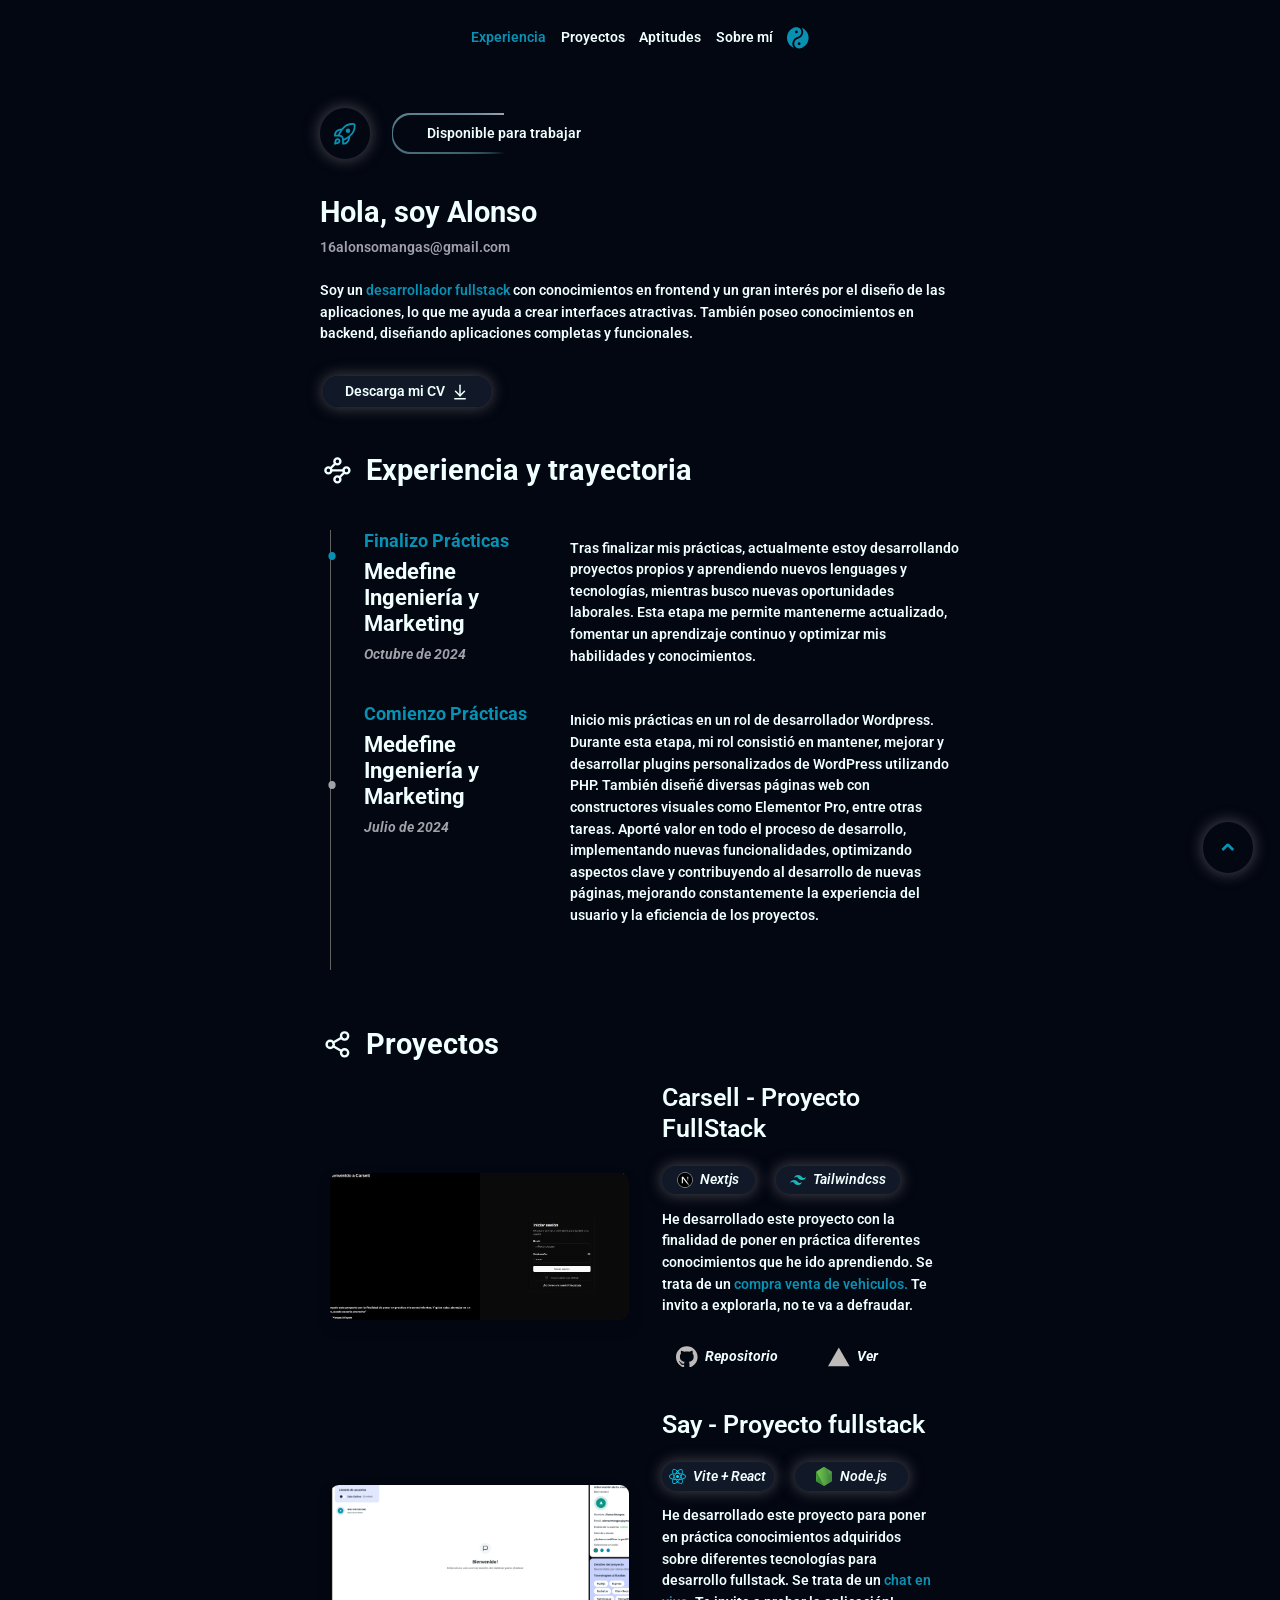
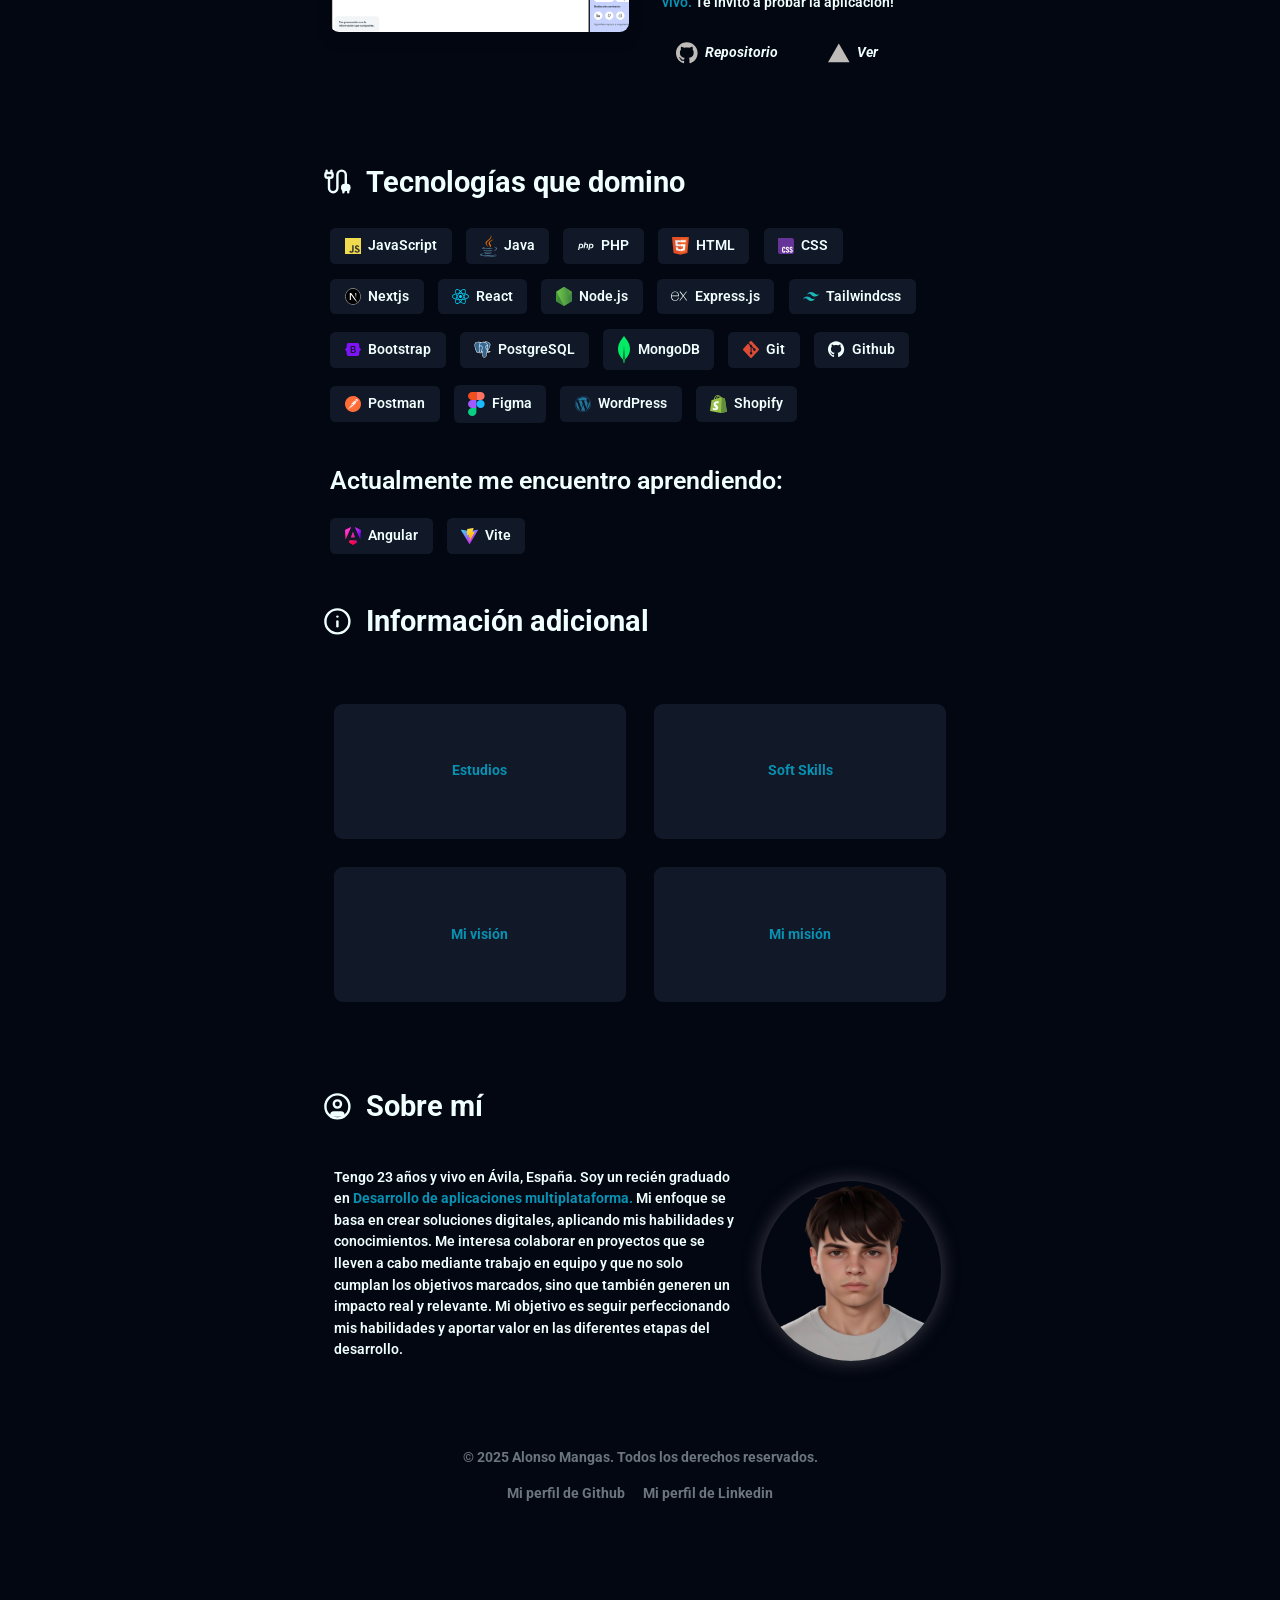
==== commit bdc5f1cf: "Portfolio subido al repositorio" ====
--- a/Portfolio/index.html
+++ b/Portfolio/index.html
@@ -47,7 +47,7 @@
               class="navbar-collapse justify-content-center d-flex flex-wrap"
             >
               <ul class="navbar-nav p-1 d-flex flex-wrap">
-                <li class="nav-item experiencie-item">
+                <li class="nav-item d-none d-md-block">
                   <a
                     class="nav-link text-custom-color fw-semibold"
                     href="#experiencia"
@@ -76,11 +76,7 @@
                   >
                 </li>
                 <li class="nav-item dropdown" id="dropdown-menu">
-                  <a
-                    class="nav-link icon-swap"
-                    role="button"
-                    aria-expanded="false"
-                  >
+                  <button class="nav-link icon-swap" aria-expanded="false">
                     <svg
                       class="path-icons"
                       xmlns="http://www.w3.org/2000/svg"
@@ -92,21 +88,22 @@
                         d="M6,18.5c0-3.54,2.43-6.68,5.77-7.47h0c2.41-.57,4.23-2.95,4.23-5.53,0-1.21-.39-2.33-1.06-3.24C13.62,.45,11.23-.18,9.06,.36,3.86,1.68,0,6.4,0,12c0,5.08,3.17,9.43,7.65,11.18-1.03-1.28-1.65-2.91-1.65-4.68ZM10.5,4c.83,0,1.5,.67,1.5,1.5s-.67,1.5-1.5,1.5-1.5-.67-1.5-1.5,.67-1.5,1.5-1.5ZM16.35,.82c1.03,1.28,1.65,2.91,1.65,4.68,0,3.53-2.43,6.68-5.77,7.47h0c-2.41,.57-4.23,2.95-4.23,5.53,0,1.21,.39,2.33,1.06,3.24,1.32,1.8,3.71,2.44,5.88,1.89,5.2-1.31,9.06-6.03,9.06-11.64,0-5.08-3.17-9.43-7.65-11.18Zm-2.85,19.18c-.83,0-1.5-.67-1.5-1.5s.67-1.5,1.5-1.5,1.5,.67,1.5,1.5-.67,1.5-1.5,1.5Z"
                       />
                     </svg>
-                  </a>
+                  </button>
                   <ul class="dropdown-menu p-3" aria-labelledby="themeDropdown">
                     <li>
                       <a
                         class="dropdown-item text-custom-color fw-semibold mb-2"
                         id="light"
-                        >Light</a
+                        >Claro</a
                       >
                     </li>
                     <li>
-                      <a
+                      <button
                         class="dropdown-item text-custom-color fw-semibold mb-2"
                         id="dark"
-                        >Dark</a
                       >
+                        Oscuro
+                      </button>
                     </li>
                   </ul>
                 </li>
@@ -120,7 +117,7 @@
     <!-- Comienza el contenido -->
     <main class="container">
       <!-- Sección presentación -->
-      <section id="presentacion" class="mb-4">
+      <section id="presentacion" class="mb-2">
         <div class="container col-12 col-lg-8">
           <div class="col-12 col-lg-12 p-2">
             <!-- Primera fila: imagen y botón -->
@@ -166,93 +163,49 @@
             </div>
 
             <!-- Segunda fila: h1 y párrafo -->
-            <div class="row d-flex justify-content-center align-items-center">
-              <h1 class="text-custom-color p-2">Hola, soy Alonso</h1>
-              <p class="text-custom-color p-2 fw-semibold mb-4">
-                Soy un
-                <span class="fw-bold color-2">desarrollador fullstack</span> con
-                sólidos conocimientos en frontend, creando interfaces dinámicas
-                y atractivas, y en backend, diseñando aplicaciones completas y
-                funcionales. Me enfoco en ofrecer soluciones eficientes y bien
-                estructuradas, manteniendo un equilibrio entre diseño y
-                rendimiento.Estoy entusiasmado por aportar valor en mi primer
-                contrato profesional.<br />
+            <div
+              class="row d-flex justify-content-center align-items-center gap-2"
+            >
+              <div class="p-2">
+                <h2 class="text-custom-color fw-bold">Hola, soy Alonso</h2>
+                <span class="fw-semibold color-1"
+                  >16alonsomangas@gmail.com</span
+                >
+              </div>
+              <p class="text-custom-color p-2 fw-semibold">
+                Soy un <span class="color-2">desarrollador fullstack</span> con
+                conocimientos en frontend y un gran interés por el diseño de las
+                aplicaciones, lo que me ayuda a crear interfaces atractivas.
+                También poseo conocimientos en backend, diseñando aplicaciones
+                completas y funcionales.
+                <br />
               </p>
-              <nav class="navbar navbar-expand gap-3">
-                <div
-                  class="ms-md-2 col-12 d-flex align-items-center justify-content-start gap-3 p-2"
+              <div class="col-12 py-2">
+                <a
+                  href="assets/archivos/CV Alonso Mangas Alfayate.pdf"
+                  download="CV_Alonso_Mangas_Alfayate.pdf"
+                  class="rounded-button download text-decoration-none text-custom-color rounded-pill px-4 py-2 fw-semibold"
                 >
-                  <a
-                    href="mailto:16alonsomangas@gmail.com"
-                    target="_blank"
-                    rel="noopener noreferrer"
-                    style="text-decoration: none"
-                    data-toggle="tooltip"
-                    title="Envíame un correo"
-                  >
-                    <button class="contact-button p-3 me-4">
-                      <div class="spinner2" id="spinner2"></div>
-                      <div>
-                        <svg
-                          class="icon path-language"
-                          xmlns="http://www.w3.org/2000/svg"
-                          viewBox="0 0 24 24"
-                        >
-                          <path
-                            d="M18.5,1H5.5A5.506,5.506,0,0,0,0,6.5v11A5.506,5.506,0,0,0,5.5,23h13A5.506,5.506,0,0,0,24,17.5V6.5A5.506,5.506,0,0,0,18.5,1Zm0,3a2.476,2.476,0,0,1,1.643.631l-6.5,6.5a2.373,2.373,0,0,1-3.278,0l-6.5-6.5A2.476,2.476,0,0,1,5.5,4Zm0,16H5.5A2.5,2.5,0,0,1,3,17.5V8.017l5.239,5.239a5.317,5.317,0,0,0,7.521,0L21,8.017V17.5A2.5,2.5,0,0,1,18.5,20Z"
-                          />
-                        </svg>
-                      </div>
-                    </button>
-                  </a>
-                  <a
-                    href="https://www.linkedin.com/in/alonsomangas/"
-                    target="_blank"
-                    rel="noopener noreferrer"
-                    style="text-decoration: none"
-                    data-toggle="tooltip"
-                    title="Mi perfil de Linkedin"
-                  >
-                    <button class="linkedin-button p-3 ms-4 me-4">
-                      <div class="spinner2" id="spinner2"></div>
-                      <div>
-                        <svg
-                          class="icon path-language"
-                          xmlns="http://www.w3.org/2000/svg"
-                          viewBox="0 0 256 256"
-                        >
-                          <path
-                            d="M218.123 218.127h-37.931v-59.403c0-14.165-.253-32.4-19.728-32.4-19.756 0-22.779 15.434-22.779 31.369v60.43h-37.93V95.967h36.413v16.694h.51a39.907 39.907 0 0 1 35.928-19.733c38.445 0 45.533 25.288 45.533 58.186l-.016 67.013ZM56.955 79.27c-12.157.002-22.014-9.852-22.016-22.009-.002-12.157 9.851-22.014 22.008-22.016 12.157-.003 22.014 9.851 22.016 22.008A22.013 22.013 0 0 1 56.955 79.27m18.966 138.858H37.95V95.967h37.97v122.16ZM237.033.018H18.89C8.58-.098.125 8.161-.001 18.471v219.053c.122 10.315 8.576 18.582 18.89 18.474h218.144c10.336.128 18.823-8.139 18.966-18.474V18.454c-.147-10.33-8.635-18.588-18.966-18.453"
-                          />
-                        </svg>
-                      </div>
-                    </button>
-                  </a>
-                  <button
-                    class="spinner-button p-3 ms-4"
-                    id="spinner-button"
-                    data-toggle="tooltip"
-                    title="Descarga mi CV"
-                  >
-                    <div class="spinner" id="spinner"></div>
-                    <div class="line-container">
-                      <div class="line"></div>
-                    </div>
-                    <div class="image">
-                      <svg
-                        class="download-icon path-icons"
-                        xmlns="http://www.w3.org/2000/svg"
-                        viewBox="0 0 24 24"
-                      >
-                        <path
-                          id="path-download"
-                          d="M16,12v2c0,1.103-.897,2-2,2h-4c-1.103,0-2-.897-2-2v-2H0v9c0,1.654,1.346,3,3,3H21c1.654,0,3-1.346,3-3V12h-8Zm6,9c0,.552-.448,1-1,1H3c-.552,0-1-.448-1-1v-7H6c0,2.206,1.794,4,4,4h4c2.206,0,4-1.794,4-4h4v7ZM10.586,10.414l-3.293-3.293,1.414-1.414,2.293,2.293V0h2V8l2.293-2.293,1.414,1.414-3.293,3.293c-.39,.39-.902,.585-1.414,.585s-1.024-.195-1.414-.585Z"
-                        />
-                      </svg>
-                    </div>
-                  </button>
-                </div>
-              </nav>
+                  <span class="pl-4">Descarga mi CV </span>
+                  <svg
+                    class="head-icon ms-1"
+                    xmlns="http://www.w3.org/2000/svg"
+                    width="20"
+                    height="20"
+                    viewBox="0 0 24 24"
+                    fill="none"
+                    stroke="currentColor"
+                    stroke-width="2"
+                    stroke-linecap="round"
+                    stroke-linejoin="round"
+                    class="lucide lucide-arrow-down-to-line"
+                  >
+                    <path d="M12 17V3" />
+                    <path d="m6 11 6 6 6-6" />
+                    <path d="M19 21H5" />
+                  </svg>
+                </a>
+              </div>
             </div>
           </div>
         </div>
@@ -269,16 +222,24 @@
                 class="my-4 text-custom-color fw-bold d-flex align-items-center"
               >
                 <svg
-                  class="head-icon me-3"
+                  xmlns="http://www.w3.org/2000/svg"
                   width="32"
                   height="32"
-                  xmlns="http://www.w3.org/2000/svg"
                   viewBox="0 0 24 24"
+                  fill="none"
+                  stroke="currentColor"
+                  stroke-width="2"
+                  stroke-linecap="round"
+                  stroke-linejoin="round"
+                  class="head-icon me-3 lucide lucide-waypoints"
                 >
-                  <path
-                    fill="white"
-                    d="m20,10h-3V0h3l4,2.5-4,2.5v5Zm-9,8v6H0v-6c0-1.105.895-2,2-2h1v-.5c0-.828.672-1.5,1.5-1.5h2c.828,0,1.5.672,1.5,1.5v.5h1c1.105,0,2,.895,2,2Zm-4,0h-3v2h3v-2Zm12.5-5h-5c-.827,0-1.5-.673-1.5-1.5s.673-1.5,1.5-1.5h.5v-3h-.5c-2.481,0-4.5,2.019-4.5,4.5s2.019,4.5,4.5,4.5h5c.827,0,1.5.673,1.5,1.5s-.673,1.5-1.5,1.5h-6.5v3h6.5c2.481,0,4.5-2.019,4.5-4.5s-2.019-4.5-4.5-4.5Z"
-                  />
+                  <circle cx="12" cy="4.5" r="2.5" />
+                  <path d="m10.2 6.3-3.9 3.9" />
+                  <circle cx="4.5" cy="12" r="2.5" />
+                  <path d="M7 12h10" />
+                  <circle cx="19.5" cy="12" r="2.5" />
+                  <path d="m13.8 17.7 3.9-3.9" />
+                  <circle cx="12" cy="19.5" r="2.5" />
                 </svg>
                 Experiencia y trayectoria
               </h2>
@@ -320,18 +281,21 @@
                       <h4 class="fw-bold text-custom-color">
                         Medefine Ingeniería y Marketing
                       </h4>
-                      <i class="color-1 fw-bold">Junio de 2024</i>
+                      <i class="color-1 fw-bold">Julio de 2024</i>
                     </div>
                     <div
                       class="col-12 col-lg-8 mt-2 text-custom-color fw-semibold"
                     >
-                      Inicio mis prácticas en un rol enfocado en el desarrollo,
-                      mejora y mantenimiento de plugins personalizados de
-                      WordPress, tanto para el frontend como para el backend. Mi
-                      labor abarca la implementación de soluciones efectivas y
-                      la ejecución de tareas en el entorno de WordPress, lo que
-                      me brinda la oportunidad de adquirir experiencia valiosa
-                      en este campo.
+                      Inicio mis prácticas en un rol de desarrollador Wordpress.
+                      Durante esta etapa, mi rol consistió en mantener, mejorar
+                      y desarrollar plugins personalizados de WordPress
+                      utilizando PHP. También diseñé diversas páginas web con
+                      constructores visuales como Elementor Pro, entre otras
+                      tareas. Aporté valor en todo el proceso de desarrollo,
+                      implementando nuevas funcionalidades, optimizando aspectos
+                      clave y contribuyendo al desarrollo de nuevas páginas,
+                      mejorando constantemente la experiencia del usuario y la
+                      eficiencia de los proyectos.
                     </div>
                   </div>
                   <span class="d-none d-lg-block"><br /><br /></span>
@@ -352,15 +316,23 @@
                 <svg
                   class="head-icon me-3"
                   xmlns="http://www.w3.org/2000/svg"
-                  viewBox="0 0 24 24"
                   width="32"
                   height="32"
+                  viewBox="0 0 24 24"
+                  fill="none"
+                  stroke="currentColor"
+                  stroke-width="2"
+                  stroke-linecap="round"
+                  stroke-linejoin="round"
+                  class="lucide lucide-share-2"
                 >
-                  <path
-                    fill="white"
-                    d="M21,1h-2c-1.654,0-3,1.346-3,3H8c0-1.654-1.346-3-3-3H3C1.346,1,0,2.346,0,4v2c0,1.654,1.346,3,3,3h2c.297,0,.583-.044,.854-.125l4.517,7.68c-.237,.429-.372,.921-.372,1.445v2c0,1.654,1.346,3,3,3h2c1.654,0,3-1.346,3-3v-2c0-1.654-1.346-3-3-3h-2c-.388,0-.758,.075-1.099,.209L7.478,7.689c.329-.482,.522-1.063,.522-1.689h8c0,1.654,1.346,3,3,3h2c1.654,0,3-1.346,3-3v-2c0-1.654-1.346-3-3-3Z"
-                  /></svg
-                >Proyectos
+                  <circle cx="18" cy="5" r="3" />
+                  <circle cx="6" cy="12" r="3" />
+                  <circle cx="18" cy="19" r="3" />
+                  <line x1="8.59" x2="15.42" y1="13.51" y2="17.49" />
+                  <line x1="15.41" x2="8.59" y1="6.51" y2="10.49" />
+                </svg>
+                Proyectos
               </h2>
             </div>
             <!-- Proyecto 1 -->
@@ -374,7 +346,7 @@
                     style="border-radius: 10px"
                   >
                     <img
-                      src="assets/img/captura.webp"
+                      src="assets/img/carsell.webp"
                       alt="Proyecto1"
                       class="w-100 h-auto transition-all"
                       style="
@@ -413,7 +385,7 @@
                             >
                               <img
                                 src="assets/img/nextjs.svg"
-                                alt="Nextjs"
+                                alt="Icono Nextjs"
                                 class="size-4"
                                 width="18"
                                 height="18"
@@ -434,7 +406,7 @@
                             >
                               <img
                                 src="assets/img/tailwindcss.svg"
-                                alt="Tailwindcss"
+                                alt="Icono Tailwindcss"
                                 class="size-4"
                                 width="18"
                                 height="18"
@@ -453,9 +425,9 @@
                       <div
                         class="text-custom-color col mb-4 text-custom-color fw-semibold"
                       >
-                        He desarrollado este proyecto con la finalidad de
-                        demostrar mis habilidades. Se trata de una aplicación
-                        que simula un
+                        He desarrollado este proyecto con la finalidad de poner
+                        en práctica diferentes conocimientos que he ido
+                        aprendiendo. Se trata de un
                         <span class="color-2 fw-semibold">
                           compra venta de vehiculos.</span
                         >
@@ -542,6 +514,184 @@
                 </div>
               </div>
             </div>
+
+            <!-- Proyecto 2 -->
+            <div class="ms-2 me-2">
+              <div
+                class="row d-flex justify-content-between align-items-center h-100"
+              >
+                <div class="col-12 col-xl-6 my-4">
+                  <div
+                    class="d-flex flex-column align-items-center transition-all shadow overflow-hidden rounded-xl rounded-sm-md shadow-md-md hover-md-translate-y-1 hover-md-shadow-2xl border-lg border-lg-white border-lg-hover border-lg-hover-gray-700 bg-lg-hover bg-lg-hover-opacity"
+                    style="border-radius: 10px"
+                  >
+                    <img
+                      src="assets/img/say.webp"
+                      alt="Proyecto2"
+                      class="w-100 h-auto transition-all"
+                      style="
+                        height: 14rem;
+                        object-fit: cover;
+                        object-position: top;
+                        transition-duration: 0.5s;
+                        transform: scale(1.1);
+                      "
+                      loading="lazy"
+                      onmouseover="this.style.transform='scale(1.05)'"
+                      onmouseout="this.style.transform='scale(1.1)'"
+                    />
+                  </div>
+                </div>
+                <div class="col-12 col-xl-6">
+                  <div
+                    class="container d-flex flex-column justify-content-center align-items-start"
+                  >
+                    <h3
+                      class="mb-4 text-custom-color fw-semibold d-flex align-items-center"
+                    >
+                      Say - Proyecto fullstack
+                    </h3>
+                  </div>
+                  <div
+                    class="container d-flex flex-column justify-content-center align-items-start"
+                  >
+                    <div class="row">
+                      <!-- Fila 1 -->
+                      <div class="col">
+                        <ul class="list-unstyled">
+                          <li>
+                            <span
+                              class="used-language d-flex justify-content-center align-items-center gap-2 rounded-pill py-1 px-2"
+                            >
+                              <img
+                                src="assets/img/react.svg"
+                                alt="Icono React"
+                                class="size-4"
+                                width="18"
+                                height="18"
+                                style="max-width: 100%; height: auto"
+                              />
+                              <i class="text-custom-color fw-semibold"
+                                >Vite + React</i
+                              >
+                            </span>
+                          </li>
+                        </ul>
+                      </div>
+                      <div class="col">
+                        <ul class="list-unstyled">
+                          <li>
+                            <span
+                              class="used-language d-flex justify-content-center align-items-center gap-2 rounded-pill py-1 px-4"
+                            >
+                              <img
+                                src="assets/img/nodejs.svg"
+                                alt="Icono Nodejs"
+                                class="size-4"
+                                width="18"
+                                height="18"
+                                style="max-width: 100%; height: auto"
+                              />
+                              <i class="text-custom-color fw-semibold"
+                                >Node.js</i
+                              >
+                            </span>
+                          </li>
+                        </ul>
+                      </div>
+                    </div>
+                    <div class="row">
+                      <!-- Fila 2 -->
+                      <div
+                        class="text-custom-color col mb-4 text-custom-color fw-semibold"
+                      >
+                        He desarrollado este proyecto para poner en práctica
+                        conocimientos adquiridos sobre diferentes tecnologías
+                        para desarrollo fullstack. Se trata de un
+                        <span class="color-2 fw-semibold"> chat en vivo.</span>
+                        Te invito a probar la aplicación!
+                      </div>
+                    </div>
+
+                    <div class="row mb-4">
+                      <!-- Fila 3 -->
+                      <div class="col">
+                        <ul class="list-unstyled">
+                          <li>
+                            <span
+                              class="d-flex justify-content-center align-items-center gap-2 rounded-pill text-custom-color py-1 px-2"
+                              style="width: auto; background-color: transparent"
+                            >
+                              <a
+                                href="https://github.com/aloonsoo16/say"
+                                target="_blank"
+                                rel="noopener noreferrer"
+                                class="d-flex justify-content-center align-items-center gap-2 rounded-pill text-custom-color py-1 px-2"
+                                style="
+                                  width: auto;
+                                  background-color: transparent;
+                                  text-decoration: none;
+                                "
+                              >
+                                <svg
+                                  class="redirect"
+                                  viewBox="0 0 256 250"
+                                  width="24"
+                                  height="24"
+                                  xmlns="http://www.w3.org/2000/svg"
+                                  preserveAspectRatio="xMidYMid"
+                                >
+                                  <path
+                                    d="M128.001 0C57.317 0 0 57.307 0 128.001c0 56.554 36.676 104.535 87.535 121.46 6.397 1.185 8.746-2.777 8.746-6.158 0-3.052-.12-13.135-.174-23.83-35.61 7.742-43.124-15.103-43.124-15.103-5.823-14.795-14.213-18.73-14.213-18.73-11.613-7.944.876-7.78.876-7.78 12.853.902 19.621 13.19 19.621 13.19 11.417 19.568 29.945 13.911 37.249 10.64 1.149-8.272 4.466-13.92 8.127-17.116-28.431-3.236-58.318-14.212-58.318-63.258 0-13.975 5-25.394 13.188-34.358-1.329-3.224-5.71-16.242 1.24-33.874 0 0 10.749-3.44 35.21 13.121 10.21-2.836 21.16-4.258 32.038-4.307 10.878.049 21.837 1.47 32.066 4.307 24.431-16.56 35.165-13.12 35.165-13.12 6.967 17.63 2.584 30.65 1.255 33.873 8.207 8.964 13.173 20.383 13.173 34.358 0 49.163-29.944 59.988-58.447 63.157 4.591 3.972 8.682 11.762 8.682 23.704 0 17.126-.148 30.91-.148 35.126 0 3.407 2.304 7.398 8.792 6.14C219.37 232.5 256 184.537 256 128.002 256 57.307 198.691 0 128.001 0Zm-80.06 182.34c-.282.636-1.283.827-2.194.39-.929-.417-1.45-1.284-1.15-1.922.276-.655 1.279-.838 2.205-.399.93.418 1.46 1.293 1.139 1.931Zm6.296 5.618c-.61.566-1.804.303-2.614-.591-.837-.892-.994-2.086-.375-2.66.63-.566 1.787-.301 2.626.591.838.903 1 2.088.363 2.66Zm4.32 7.188c-.785.545-2.067.034-2.86-1.104-.784-1.138-.784-2.503.017-3.05.795-.547 2.058-.055 2.861 1.075.782 1.157.782 2.522-.019 3.08Zm7.304 8.325c-.701.774-2.196.566-3.29-.49-1.119-1.032-1.43-2.496-.726-3.27.71-.776 2.213-.558 3.315.49 1.11 1.03 1.45 2.505.701 3.27Zm9.442 2.81c-.31 1.003-1.75 1.459-3.199 1.033-1.448-.439-2.395-1.613-2.103-2.626.301-1.01 1.747-1.484 3.207-1.028 1.446.436 2.396 1.602 2.095 2.622Zm10.744 1.193c.036 1.055-1.193 1.93-2.715 1.95-1.53.034-2.769-.82-2.786-1.86 0-1.065 1.202-1.932 2.733-1.958 1.522-.03 2.768.818 2.768 1.868Zm10.555-.405c.182 1.03-.875 2.088-2.387 2.37-1.485.271-2.861-.365-3.05-1.386-.184-1.056.893-2.114 2.376-2.387 1.514-.263 2.868.356 3.061 1.403Z"
+                                  />
+                                </svg>
+                                <i class="text-custom-color fw-bold"
+                                  >Repositorio</i
+                                >
+                              </a>
+                            </span>
+                          </li>
+                        </ul>
+                      </div>
+                      <div class="col">
+                        <ul class="list-unstyled">
+                          <li>
+                            <span
+                              class="d-flex justify-content-center align-items-center gap-2 rounded-pill text-custom-color py-1 px-2"
+                              style="width: auto; background-color: transparent"
+                            >
+                              <a
+                                href="https://say.alonso16.dev/"
+                                target="_blank"
+                                rel="noopener noreferrer"
+                                class="d-flex justify-content-center align-items-center gap-2 rounded-pill text-custom-color py-1 px-2"
+                                style="
+                                  width: auto;
+                                  background-color: transparent;
+                                  text-decoration: none;
+                                "
+                              >
+                                <svg
+                                  viewBox="0 0 256 222"
+                                  width="24"
+                                  height="24"
+                                  xmlns="http://www.w3.org/2000/svg"
+                                  preserveAspectRatio="xMidYMid"
+                                  class="redirect"
+                                >
+                                  <path d="m128 0 128 221.705H0z" />
+                                </svg>
+                                <i class="text-custom-color fw-bold">Ver</i>
+                              </a>
+                            </span>
+                          </li>
+                        </ul>
+                      </div>
+                    </div>
+                  </div>
+                </div>
+              </div>
+            </div>
           </div>
         </div>
       </section>
@@ -555,256 +705,370 @@
                 class="my-4 text-custom-color fw-bold d-flex align-items-center"
               >
                 <svg
-                  class="head-icon me-3"
-                  id="head-icon"
                   xmlns="http://www.w3.org/2000/svg"
-                  viewBox="0 0 24 24"
                   width="32"
                   height="32"
+                  viewBox="0 0 24 24"
+                  fill="none"
+                  stroke="currentColor"
+                  stroke-width="2"
+                  stroke-linecap="round"
+                  stroke-linejoin="round"
+                  class="head-icon me-3 lucide lucide-cable"
                 >
                   <path
-                    fill="white"
-                    d="M23,12c0,.4-.16,.78-.44,1.06l-1.83,1.83c-.47,.47-.73,1.1-.73,1.77v1.84c0,3.03-2.47,5.5-5.5,5.5-.83,0-1.5-.67-1.5-1.5s.67-1.5,1.5-1.5c1.38,0,2.5-1.12,2.5-2.5v-1.84c0-1.47,.57-2.85,1.61-3.89l.77-.77-.77-.77c-1.04-1.04-1.61-2.42-1.61-3.89v-1.84c0-1.38-1.12-2.5-2.5-2.5-.83,0-1.5-.67-1.5-1.5s.67-1.5,1.5-1.5c3.03,0,5.5,2.47,5.5,5.5v1.84c0,.67,.26,1.3,.73,1.77l1.83,1.83c.28,.28,.44,.66,.44,1.06ZM7,7.34v-1.84c0-1.38,1.12-2.5,2.5-2.5,.83,0,1.5-.67,1.5-1.5s-.67-1.5-1.5-1.5c-3.03,0-5.5,2.47-5.5,5.5v1.84c0,.67-.26,1.3-.73,1.77l-1.83,1.83c-.28,.28-.44,.66-.44,1.06s.16,.78,.44,1.06l1.83,1.83c.47,.47,.73,1.1,.73,1.77v1.84c0,3.03,2.47,5.5,5.5,5.5,.83,0,1.5-.67,1.5-1.5s-.67-1.5-1.5-1.5c-1.38,0-2.5-1.12-2.5-2.5v-1.84c0-1.47-.57-2.85-1.61-3.89l-.77-.77,.77-.77c1.04-1.04,1.61-2.42,1.61-3.89Z"
+                    d="M17 21v-2a1 1 0 0 1-1-1v-1a2 2 0 0 1 2-2h2a2 2 0 0 1 2 2v1a1 1 0 0 1-1 1"
+                  />
+                  <path d="M19 15V6.5a1 1 0 0 0-7 0v11a1 1 0 0 1-7 0V9" />
+                  <path d="M21 21v-2h-4" />
+                  <path d="M3 5h4V3" />
+                  <path
+                    d="M7 5a1 1 0 0 1 1 1v1a2 2 0 0 1-2 2H4a2 2 0 0 1-2-2V6a1 1 0 0 1 1-1V3"
                   /></svg
-                >Lenguajes
+                >Tecnologías que domino
               </h2>
             </div>
           </div>
         </div>
-
-        <div
-          class="position-relative d-flex justify-content-center align-items-center p-2"
-        >
-          <div class="container col-12 col-xl-12 col-lg-8 p-2">
-            <div class="row">
-              <div class="col-6 col-xl-2 p-3">
-                <div class="letter-wrap">
-                  <div class="letter-wrap">
-                    <div class="letter">
-                      <div
-                        class="forward card1 d-flex justify-content-center w-100 align-items-center"
-                      >
-                        <div class="rounded-circle letter-circle p-3">
-                          <svg
-                            class="language"
-                            xmlns="http://www.w3.org/2000/svg"
-                            viewBox="0 0 1052 1052"
-                          >
-                            <path fill="transparent" d="M0 0h1052v1052H0z" />
-                            <path
-                              class="path-language"
-                              d="M965.9 801.1c-7.7-48-39-88.3-131.7-125.9-32.2-14.8-68.1-25.399-78.8-49.8-3.8-14.2-4.3-22.2-1.9-30.8 6.9-27.9 40.2-36.6 66.6-28.6 17 5.7 33.1 18.801 42.8 39.7 45.4-29.399 45.3-29.2 77-49.399-11.6-18-17.8-26.301-25.4-34-27.3-30.5-64.5-46.2-124-45-10.3 1.3-20.699 2.699-31 4-29.699 7.5-58 23.1-74.6 44-49.8 56.5-35.6 155.399 25 196.1 59.7 44.8 147.4 55 158.6 96.9 10.9 51.3-37.699 67.899-86 62-35.6-7.4-55.399-25.5-76.8-58.4-39.399 22.8-39.399 22.8-79.899 46.1 9.6 21 19.699 30.5 35.8 48.7 76.2 77.3 266.899 73.5 301.1-43.5 1.399-4.001 10.6-30.801 3.199-72.101zm-394-317.6h-98.4c0 85-.399 169.4-.399 254.4 0 54.1 2.8 103.7-6 118.9-14.4 29.899-51.7 26.2-68.7 20.399-17.3-8.5-26.1-20.6-36.3-37.699-2.8-4.9-4.9-8.7-5.601-9-26.699 16.3-53.3 32.699-80 49 13.301 27.3 32.9 51 58 66.399 37.5 22.5 87.9 29.4 140.601 17.3 34.3-10 63.899-30.699 79.399-62.199 22.4-41.3 17.6-91.3 17.4-146.6.5-90.2 0-180.4 0-270.9z"
-                            />
-                          </svg>
-                        </div>
-                      </div>
-                      <div
-                        class="back d-flex justify-content-center w-100 align-items-center"
-                      >
-                        <p class="fw-bold text-card text-custom-color p-2">
-                          Conocimientos y habilidades de JavaScript para
-                          desarrollar aplicaciones web dinámicas
-                        </p>
-                      </div>
-                    </div>
-                  </div>
-                </div>
-              </div>
-              <div class="col-6 col-xl-2 p-3">
-                <div class="letter-wrap">
-                  <div class="letter-wrap">
-                    <div class="letter">
-                      <div
-                        class="forward card1 d-flex justify-content-center w-100 align-items-center"
-                      >
-                        <div class="rounded-circle letter-circle p-3">
-                          <svg
-                            class="language"
-                            xmlns="http://www.w3.org/2000/svg"
-                            viewBox="0 0 452 520"
-                          >
-                            <path
-                              fill="transparent"
-                              d="M41 460L0 0h451l-41 460-185 52"
-                            />
-                            <path
-                              fill="transparent"
-                              d="M226 472l149-41 35-394H226"
-                            />
-                            <path
-                              class="path-language"
-                              d="M226 208h-75l-5-58h80V94H84l15 171h127zm0 147l-64-17-4-45h-56l7 89 117 32z"
-                            />
-                            <path
-                              class="path-language"
-                              d="M226 265h69l-7 73-62 17v59l115-32 16-174H226zm0-171v56h136l5-56z"
-                            />
-                          </svg>
-                        </div>
-                      </div>
-                      <div
-                        class="back d-flex justify-content-center w-100 align-items-center"
-                      >
-                        <p class="fw-bold text-card text-custom-color p-2">
-                          Conocimientos y habilidades de HTML5 para estructurar
-                          páginas responsivas y optimizadas
-                        </p>
-                      </div>
-                    </div>
-                  </div>
-                </div>
-              </div>
-              <div class="col-6 col-xl-2 p-3">
-                <div class="letter-wrap">
-                  <div class="letter-wrap">
-                    <div class="letter">
-                      <div
-                        class="forward card1 d-flex justify-content-center w-100 align-items-center"
-                      >
-                        <div class="rounded-circle letter-circle p-3">
-                          <svg
-                            class="language"
-                            xmlns="http://www.w3.org/2000/svg"
-                            aria-labelledby="css-logo-title css-logo-description"
-                            viewBox="0 0 1000 1000"
-                          >
-                            <path
-                              fill="transparent"
-                              d="M0 0h840a160 160 0 0 1 160 160v680a160 160 0 0 1-160 160H160A160 160 0 0 1 0 840V0Z"
-                            />
-                            <path
-                              class="path-language"
-                              d="M816.54 919.9c-32.39 0-57.16-9.42-74.5-28.35-17.15-19.03-26.08-46.18-26.88-81.64h69.8c.4 31.36 11.42 47.08 33.08 47.08 11.04 0 18.86-3.5 23.37-10.42 4.41-6.9 6.72-17.93 6.72-33.05 0-12.02-3.01-22.04-8.83-29.95a73.2 73.2 0 0 0-29.48-21.14L783.95 750c-23.06-11.02-39.81-24.04-50.14-39.27-10.03-15.13-15.04-36.36-15.04-63.5 0-30.36 8.83-55 26.37-73.94 18.05-18.93 42.62-28.34 74-28.34 30.3 0 53.76 9.31 70.3 27.84 16.85 18.64 25.67 45.28 26.38 80.14h-67.19c.4-11.4-1.9-22.72-6.72-33.06-3.8-7.6-11.23-11.41-22.26-11.41-19.65 0-29.48 11.71-29.48 35.05 0 11.83 2.4 21.04 7.22 28.05A65.18 65.18 0 0 0 822.76 689l24.77 10.92c25.57 11.72 44.02 26.05 55.35 43.38 11.43 17.23 17.05 40.27 17.05 69.12 0 34.56-9.03 61.1-27.38 79.63-18.25 18.53-43.62 27.85-76 27.85Zm-225.42 0c-32.4 0-57.16-9.42-74.51-28.35-17.15-19.03-26.07-46.18-26.87-81.64h69.79c.4 31.36 11.43 47.08 33.1 47.08 11.02 0 18.84-3.5 23.25-10.42 4.52-6.9 6.72-17.93 6.72-33.05 0-12.02-2.9-22.04-8.72-29.95a73.2 73.2 0 0 0-29.48-21.14L558.53 750c-23.07-11.02-39.81-24.04-50.14-39.27-10.03-15.13-15.04-36.36-15.04-63.5 0-30.36 8.82-55 26.37-73.94 18.05-18.93 42.62-28.34 74-28.34 30.29 0 53.75 9.31 70.2 27.84 17.05 18.64 25.77 45.28 26.47 80.14h-67.18c.4-11.4-1.9-22.72-6.72-33.06-3.81-7.6-11.23-11.41-22.26-11.41-19.66 0-29.49 11.71-29.49 35.05 0 11.83 2.41 21.04 7.22 28.05A65.18 65.18 0 0 0 597.33 689l24.77 10.92c25.57 11.72 44.02 26.05 55.36 43.38 11.33 17.23 17.04 40.27 17.04 69.12 0 34.56-9.12 61.1-27.37 79.63-18.25 18.53-43.62 27.85-76.01 27.85Zm-234.75 0c-31.7 0-56.86-8.62-75.51-25.85-18.65-17.12-27.88-42.87-27.88-76.93V648.83c0-33.85 9.83-59.5 29.48-77.13 19.96-17.43 46.13-26.24 78.52-26.24 31.39 0 56.15 9.01 74.5 26.84 18.56 17.93 27.88 44.58 27.88 80.14v13.32h-73.9v-12.92c0-13.72-3.01-23.84-8.83-30.45a26.46 26.46 0 0 0-21.66-10.32c-12.03 0-20.55 4.1-25.37 12.42a79.04 79.04 0 0 0-6.72 36.66v146.26c0 30.55 10.74 46.08 32.1 46.38 10.02 0 17.54-3.61 22.76-10.82a51.74 51.74 0 0 0 7.72-30.46V801.6h73.9v11.42c0 23.74-4.61 43.57-13.94 59.4a88.8 88.8 0 0 1-38.2 35.66 121.46 121.46 0 0 1-54.85 11.82Z"
-                            />
-                          </svg>
-                        </div>
-                      </div>
-                      <div
-                        class="back d-flex justify-content-center w-100 align-items-center"
-                      >
-                        <p class="fw-bold text-card text-custom-color p-2">
-                          Conocimientos y habilidades de CSS para diseñar,
-                          estilizar y animar componentes visuales
-                        </p>
-                      </div>
-                    </div>
-                  </div>
-                </div>
-              </div>
-              <div class="col-6 col-xl-2 p-3">
-                <div class="letter-wrap">
-                  <div class="letter-wrap">
-                    <div class="letter">
-                      <div
-                        class="forward card1 d-flex justify-content-center w-100 align-items-center"
-                      >
-                        <div class="rounded-circle letter-circle p-3">
-                          <svg
-                            class="language"
-                            xmlns="http://www.w3.org/2000/svg"
-                            viewBox="0 -1 100 50"
-                          >
-                            <path
-                              class="path-language"
-                              d="M7.579 10.123h14.204c4.169.035 7.19 1.237 9.063 3.604 1.873 2.367 2.491 5.6 1.855 9.699-.247 1.873-.795 3.71-1.643 5.512a16.385 16.385 0 01-3.392 4.876c-1.767 1.837-3.657 3.003-5.671 3.498a26.11 26.11 0 01-6.254.742h-6.36l-2.014 10.07H0l7.579-38.001m6.201 6.042l-3.18 15.9c.212.035.424.053.636.053h.742c3.392.035 6.219-.3 8.48-1.007 2.261-.742 3.781-3.321 4.558-7.738.636-3.71 0-5.848-1.908-6.413-1.873-.565-4.222-.83-7.049-.795-.424.035-.83.053-1.219.053h-1.113l.053-.053M41.093 0h7.314L46.34 10.123h6.572c3.604.071 6.289.813 8.056 2.226 1.802 1.413 2.332 4.099 1.59 8.056l-3.551 17.649h-7.42L54.979 21.2c.353-1.767.247-3.021-.318-3.763s-1.784-1.113-3.657-1.113l-5.883-.053-4.346 21.783h-7.314L41.093 0M70.412 10.123h14.204c4.169.035 7.19 1.237 9.063 3.604 1.873 2.367 2.491 5.6 1.855 9.699-.247 1.873-.795 3.71-1.643 5.512a16.385 16.385 0 01-3.392 4.876c-1.767 1.837-3.657 3.003-5.671 3.498a26.11 26.11 0 01-6.254.742h-6.36L70.2 48.124h-7.367l7.579-38.001m6.201 6.042l-3.18 15.9c.212.035.424.053.636.053h.742c3.392.035 6.219-.3 8.48-1.007 2.261-.742 3.781-3.321 4.558-7.738.636-3.71 0-5.848-1.908-6.413-1.873-.565-4.222-.83-7.049-.795-.424.035-.83.053-1.219.053H76.56l.053-.053"
-                            />
-                          </svg>
-                        </div>
-                      </div>
-                      <div
-                        class="back d-flex justify-content-center w-100 align-items-center"
-                      >
-                        <p class="fw-bold text-card text-custom-color p-2">
-                          Conocimientos y habilidades en PHP para desarrollar
-                          aplicaciones del lado del servidor, gestionando su
-                          lógica, obteniendo datos... todo lo que sea necesario
-                        </p>
-                      </div>
-                    </div>
-                  </div>
-                </div>
-              </div>
-              <div class="col-6 col-xl-2 p-3">
-                <div class="letter-wrap">
-                  <div class="letter-wrap">
-                    <div class="letter">
-                      <div
-                        class="forward card1 d-flex justify-content-center w-100 align-items-center"
-                      >
-                        <div class="rounded-circle letter-circle p-3">
-                          <svg
-                            class="language"
-                            xmlns="http://www.w3.org/2000/svg"
-                            viewBox="0 0 256 346"
-                          >
-                            <path
-                              class="path-language"
-                              d="M83 267s-14 8 9 11c27 3 41 2 71-3 0 0 8 5 19 9-67 29-153-2-99-17M74 230s-15 11 8 13c29 3 52 3 92-4 0 0 6 5 15 8-82 24-173 2-115-17"
-                            />
-                            <path
-                              class="path-language"
-                              d="M144 166c17 19-4 36-4 36s42-22 22-49c-18-26-32-38 44-82 0 0-119 29-62 95"
-                            />
-                            <path
-                              class="path-language"
-                              d="M233 295s10 8-10 15c-39 12-163 15-197 0-12-5 11-13 18-14l12-2c-14-9-89 19-38 28 138 22 251-10 215-27M89 190s-63 15-22 21c17 2 51 2 83-1 26-2 52-7 52-7l-16 9c-64 16-187 8-151-9 30-14 54-13 54-13M202 253c64-33 34-66 13-61l-7 2s2-3 6-5c41-14 73 43-14 66l2-2"
-                            />
-                            <path
-                              class="path-language"
-                              d="M162 0s36 36-34 91c-56 45-12 70 0 99-32-30-56-56-40-80 23-35 89-53 74-110"
-                            />
-                            <path
-                              class="path-language"
-                              d="M95 345c62 4 158-3 160-32 0 0-4 11-51 20-53 10-119 9-158 2 0 0 8 7 49 10"
-                            />
-                          </svg>
-                        </div>
-                      </div>
-                      <div
-                        class="back d-flex justify-content-center w-100 align-items-center"
-                      >
-                        <p class="fw-bold text-card text-custom-color p-2">
-                          Conocimientos y habilidades en Java para desarrollar
-                          aplicaciones robustas y escalables, utilizando su
-                          amplia biblioteca y características orientadas a
-                          objetos
-                        </p>
-                      </div>
-                    </div>
-                  </div>
-                </div>
-              </div>
-              <div class="col-6 col-xl-2 p-3">
-                <div class="letter-wrap">
-                  <div class="letter">
-                    <div
-                      class="forward card1 d-flex justify-content-center w-100 align-items-center"
-                    >
-                      <div class="rounded-circle letter-circle p-3">
-                        <svg
-                          class="language"
-                          xmlns="http://www.w3.org/2000/svg"
-                          viewBox="0 0 24 24"
-                        >
-                          <path
-                            class="path-language"
-                            d="M7.414,23.964c-3.84-.226-7.414-1.649-7.414-4.178v-.96c1.472,1.047,3.67,1.782,6.275,2.053,.043,.545,.084,.993,.106,1.224,.074,.742,.453,1.401,1.032,1.861Zm1.086-9.964c4.865,0,8.5-1.812,8.5-3.433v-2.167c-1.876,1.596-4.92,2.6-8.5,2.6S1.876,9.996,0,8.4v2.167c0,1.621,3.635,3.433,8.5,3.433Zm-2.353,4.85c-.039-.873-.049-1.699,.013-2.179,.036-.272,.105-.532,.188-.785-2.637-.265-4.862-1.003-6.348-2.06v1.74c0,1.346,2.511,2.821,6.147,3.283Zm2.353-9.85c4.694,0,8.5-2.015,8.5-4.5S13.194,0,8.5,0,0,2.015,0,4.5s3.806,4.5,8.5,4.5Zm14.698,12.404c-.754,0-1.331,0-1.331,0v-5.601c0-.442-.358-.8-.8-.8h0c-.442,0-.8,.358-.8,.8v6.401c0,.442,.358,.8,.8,.8h2.133c.442,0,.8-.358,.8-.8h0c0-.442-.36-.8-.802-.8Zm-11.91-3.055c-.56-.227-1.083-.467-1.364-.595-.098-.045-.428-.173-.433-.615-.002-.131,.103-.441,.515-.577,.427-.138,.831-.046,1.136,.088,.304,.133,.659,.038,.862-.224,.278-.359,.165-.886-.24-1.092-.549-.278-1.312-.479-2.15-.203-.796,.262-1.358,.95-1.469,1.794-.106,.817,.23,1.563,.921,2.047,.003,0,.838,.409,1.752,.779,.214,.086,.904,.409,.816,.958-.065,.391-.491,.794-1.095,.794-.381,0-.752-.106-1.068-.297-.285-.172-.651-.125-.887,.111-.329,.328-.269,.873,.119,1.13,.538,.356,1.174,.551,1.837,.551,1.22,0,2.243-.852,2.434-2.026,.143-.881-.224-2.034-1.683-2.625Zm7.878,3.689c.312,.312,.312,.819,0,1.131-.312,.312-.819,.312-1.131,0l-.433-.433c-.453,.224-.973,.331-1.537,.226-1.209-.224-2.065-1.314-2.065-2.543v-2.917c0-1.365,1.093-2.474,2.452-2.5,1.401-.027,2.548,1.154,2.548,2.556v2.944c0,.398-.101,.769-.267,1.102l.433,.433Zm-1.766-4.535c0-.496-.404-.9-.9-.9s-.9,.404-.9,.9v3c0,.496,.404,.9,.9,.9s.9-.404,.9-.9v-3Z"
-                          />
-                        </svg>
-                      </div>
-                    </div>
-                    <div
-                      class="back d-flex justify-content-center w-100 align-items-center"
-                    >
-                      <p class="fw-bold text-card text-custom-color p-2">
-                        Conocimientos y habilidades en SQL para gestionar y
-                        manipular bases de datos, realizando consultas,
-                        actualizaciones y optimizaciones de datos
-                      </p>
-                    </div>
-                  </div>
-                </div>
-              </div>
+        <!-- Sección sobre mi -->
+
+        <div class="container col-12 col-lg-8">
+          <div
+            class="col-12 px-3 d-flex flex-wrap justify-content-start align-items-center gap-3 mb-4"
+          >
+            <!-- Tecnologías -->
+
+            <div
+              class="tecnologies d-flex justify-content-center align-items-center gap-2 rounded py-2 px-3"
+            >
+              <img
+                src="assets/img/javascript.svg"
+                alt="Icono JavaScript"
+                class="size-4"
+                width="18"
+                height="18"
+                style="max-width: 100%; height: auto"
+              />
+
+              <span class="text-custom-color fw-semibold">JavaScript</span>
+            </div>
+
+            <div
+              class="tecnologies d-flex justify-content-center align-items-center gap-2 rounded py-2 px-3"
+            >
+              <img
+                src="assets/img/java.svg"
+                alt="Icono Java"
+                class="size-4"
+                width="18"
+                height="18"
+                style="max-width: 100%; height: auto"
+              />
+
+              <span class="text-custom-color fw-semibold">Java</span>
+            </div>
+
+            <div
+              class="tecnologies d-flex justify-content-center align-items-center gap-2 rounded py-2 px-3"
+            >
+              <svg
+                class="head-icon"
+                xmlns="http://www.w3.org/2000/svg"
+                viewBox="0 -1 100 50"
+                width="18"
+                height="18"
+              >
+                <path
+                  fill="white"
+                  d="M7.579 10.123h14.204c4.169.035 7.19 1.237 9.063 3.604 1.873 2.367 2.491 5.6 1.855 9.699-.247 1.873-.795 3.71-1.643 5.512a16.385 16.385 0 01-3.392 4.876c-1.767 1.837-3.657 3.003-5.671 3.498a26.11 26.11 0 01-6.254.742h-6.36l-2.014 10.07H0l7.579-38.001m6.201 6.042l-3.18 15.9c.212.035.424.053.636.053h.742c3.392.035 6.219-.3 8.48-1.007 2.261-.742 3.781-3.321 4.558-7.738.636-3.71 0-5.848-1.908-6.413-1.873-.565-4.222-.83-7.049-.795-.424.035-.83.053-1.219.053h-1.113l.053-.053M41.093 0h7.314L46.34 10.123h6.572c3.604.071 6.289.813 8.056 2.226 1.802 1.413 2.332 4.099 1.59 8.056l-3.551 17.649h-7.42L54.979 21.2c.353-1.767.247-3.021-.318-3.763s-1.784-1.113-3.657-1.113l-5.883-.053-4.346 21.783h-7.314L41.093 0M70.412 10.123h14.204c4.169.035 7.19 1.237 9.063 3.604 1.873 2.367 2.491 5.6 1.855 9.699-.247 1.873-.795 3.71-1.643 5.512a16.385 16.385 0 01-3.392 4.876c-1.767 1.837-3.657 3.003-5.671 3.498a26.11 26.11 0 01-6.254.742h-6.36L70.2 48.124h-7.367l7.579-38.001m6.201 6.042l-3.18 15.9c.212.035.424.053.636.053h.742c3.392.035 6.219-.3 8.48-1.007 2.261-.742 3.781-3.321 4.558-7.738.636-3.71 0-5.848-1.908-6.413-1.873-.565-4.222-.83-7.049-.795-.424.035-.83.053-1.219.053H76.56l.053-.053"
+                />
+              </svg>
+
+              <span class="text-custom-color fw-semibold">PHP</span>
+            </div>
+
+            <div
+              class="tecnologies d-flex justify-content-center align-items-center gap-2 rounded py-2 px-3"
+            >
+              <img
+                src="assets/img/html5.svg"
+                alt="Icono HTML"
+                class="size-4"
+                width="18"
+                height="18"
+                style="max-width: 100%; height: auto"
+              />
+
+              <span class="text-custom-color fw-semibold">HTML</span>
+            </div>
+
+            <div
+              class="tecnologies d-flex justify-content-center align-items-center gap-2 rounded py-2 px-3"
+            >
+              <img
+                src="assets/img/css.svg"
+                alt="Icono CSS"
+                class="size-4"
+                width="18"
+                height="18"
+                style="max-width: 100%; height: auto"
+              />
+
+              <span class="text-custom-color fw-semibold">CSS</span>
+            </div>
+
+            <div
+              class="tecnologies d-flex justify-content-center align-items-center gap-2 rounded py-2 px-3"
+            >
+              <img
+                src="assets/img/nextjs.svg"
+                alt="Icono Java"
+                class="size-4"
+                width="18"
+                height="18"
+                style="max-width: 100%; height: auto"
+              />
+
+              <span class="text-custom-color fw-semibold">Nextjs</span>
+            </div>
+
+            <div
+              class="tecnologies d-flex justify-content-center align-items-center gap-2 rounded py-2 px-3"
+            >
+              <img
+                src="assets/img/react.svg"
+                alt="Icono React"
+                class="size-4"
+                width="18"
+                height="18"
+                style="max-width: 100%; height: auto"
+              />
+
+              <span class="text-custom-color fw-semibold">React</span>
+            </div>
+
+            <div
+              class="tecnologies d-flex justify-content-center align-items-center gap-2 rounded py-2 px-3"
+            >
+              <img
+                src="assets/img/nodejs.svg"
+                alt="Icono Nodejs"
+                class="size-4"
+                width="18"
+                height="18"
+                style="max-width: 100%; height: auto"
+              />
+
+              <span class="text-custom-color fw-semibold">Node.js</span>
+            </div>
+
+            <div
+              class="tecnologies d-flex justify-content-center align-items-center gap-2 rounded py-2 px-3"
+            >
+              <svg
+                class="head-icon"
+                xmlns="http://www.w3.org/2000/svg"
+                viewBox="0 0 32 32"
+                width="18"
+                height="18"
+              >
+                <path
+                  fill="white"
+                  d="M32 24.795c-1.164.296-1.884.013-2.53-.957l-4.594-6.356-.664-.88-5.365 7.257c-.613.873-1.256 1.253-2.4.944l6.87-9.222-6.396-8.33c1.1-.214 1.86-.105 2.535.88l4.765 6.435 4.8-6.4c.615-.873 1.276-1.205 2.38-.883l-2.48 3.288-3.36 4.375c-.4.5-.345.842.023 1.325L32 24.795zM.008 15.427l.562-2.764C2.1 7.193 8.37 4.92 12.694 8.3c2.527 1.988 3.155 4.8 3.03 7.95H1.48c-.214 5.67 3.867 9.092 9.07 7.346 1.825-.613 2.9-2.042 3.438-3.83.273-.896.725-1.036 1.567-.78-.43 2.236-1.4 4.104-3.45 5.273-3.063 1.75-7.435 1.184-9.735-1.248C1 21.6.434 19.812.18 17.9c-.04-.316-.12-.617-.18-.92q.008-.776.008-1.552zm1.498-.38h12.872c-.084-4.1-2.637-7.012-6.126-7.037-3.83-.03-6.58 2.813-6.746 7.037z"
+                />
+              </svg>
+
+              <span class="text-custom-color fw-semibold">Express.js</span>
+            </div>
+
+            <div
+              class="tecnologies d-flex justify-content-center align-items-center gap-2 rounded py-2 px-3"
+            >
+              <img
+                src="assets/img/tailwindcss.svg"
+                alt="Icono Tailwindcss"
+                class="size-4"
+                width="18"
+                height="18"
+                style="max-width: 100%; height: auto"
+              />
+
+              <span class="text-custom-color fw-semibold">Tailwindcss</span>
+            </div>
+
+            <div
+              class="tecnologies d-flex justify-content-center align-items-center gap-2 rounded py-2 px-3"
+            >
+              <img
+                src="assets/img/bootstrap.svg"
+                alt="Icono Bootstrap"
+                class="size-4"
+                width="18"
+                height="18"
+                style="max-width: 100%; height: auto"
+              />
+
+              <span class="text-custom-color fw-semibold">Bootstrap</span>
+            </div>
+
+            <div
+              class="tecnologies d-flex justify-content-center align-items-center gap-2 rounded py-2 px-3"
+            >
+              <img
+                src="assets/img/postgresql.svg"
+                alt="Icono PostgreSQL"
+                class="size-4"
+                width="18"
+                height="18"
+                style="max-width: 100%; height: auto"
+              />
+
+              <span class="text-custom-color fw-semibold">PostgreSQL</span>
+            </div>
+            <div
+              class="tecnologies d-flex justify-content-center align-items-center gap-2 rounded py-2 px-3"
+            >
+              <img
+                src="assets/img/mongodb.svg"
+                alt="Icono MongoDB"
+                class="size-4"
+                width="14"
+                height="14"
+                style="max-width: 100%; height: auto"
+              />
+
+              <span class="text-custom-color fw-semibold">MongoDB</span>
+            </div>
+            <div
+              class="tecnologies d-flex justify-content-center align-items-center gap-2 rounded py-2 px-3"
+            >
+              <img
+                src="assets/img/git.svg"
+                alt="Icono Git"
+                class="size-4"
+                width="18"
+                height="18"
+                style="max-width: 100%; height: auto"
+              />
+
+              <span class="text-custom-color fw-semibold">Git</span>
+            </div>
+            <div
+              class="tecnologies d-flex justify-content-center align-items-center gap-2 rounded py-2 px-3"
+            >
+              <svg
+                class="head-icon"
+                viewBox="0 0 256 250"
+                width="18"
+                height="18"
+                fill="#fff"
+                xmlns="http://www.w3.org/2000/svg"
+                preserveAspectRatio="xMidYMid"
+              >
+                <path
+                  fill="white"
+                  d="M128.001 0C57.317 0 0 57.307 0 128.001c0 56.554 36.676 104.535 87.535 121.46 6.397 1.185 8.746-2.777 8.746-6.158 0-3.052-.12-13.135-.174-23.83-35.61 7.742-43.124-15.103-43.124-15.103-5.823-14.795-14.213-18.73-14.213-18.73-11.613-7.944.876-7.78.876-7.78 12.853.902 19.621 13.19 19.621 13.19 11.417 19.568 29.945 13.911 37.249 10.64 1.149-8.272 4.466-13.92 8.127-17.116-28.431-3.236-58.318-14.212-58.318-63.258 0-13.975 5-25.394 13.188-34.358-1.329-3.224-5.71-16.242 1.24-33.874 0 0 10.749-3.44 35.21 13.121 10.21-2.836 21.16-4.258 32.038-4.307 10.878.049 21.837 1.47 32.066 4.307 24.431-16.56 35.165-13.12 35.165-13.12 6.967 17.63 2.584 30.65 1.255 33.873 8.207 8.964 13.173 20.383 13.173 34.358 0 49.163-29.944 59.988-58.447 63.157 4.591 3.972 8.682 11.762 8.682 23.704 0 17.126-.148 30.91-.148 35.126 0 3.407 2.304 7.398 8.792 6.14C219.37 232.5 256 184.537 256 128.002 256 57.307 198.691 0 128.001 0Zm-80.06 182.34c-.282.636-1.283.827-2.194.39-.929-.417-1.45-1.284-1.15-1.922.276-.655 1.279-.838 2.205-.399.93.418 1.46 1.293 1.139 1.931Zm6.296 5.618c-.61.566-1.804.303-2.614-.591-.837-.892-.994-2.086-.375-2.66.63-.566 1.787-.301 2.626.591.838.903 1 2.088.363 2.66Zm4.32 7.188c-.785.545-2.067.034-2.86-1.104-.784-1.138-.784-2.503.017-3.05.795-.547 2.058-.055 2.861 1.075.782 1.157.782 2.522-.019 3.08Zm7.304 8.325c-.701.774-2.196.566-3.29-.49-1.119-1.032-1.43-2.496-.726-3.27.71-.776 2.213-.558 3.315.49 1.11 1.03 1.45 2.505.701 3.27Zm9.442 2.81c-.31 1.003-1.75 1.459-3.199 1.033-1.448-.439-2.395-1.613-2.103-2.626.301-1.01 1.747-1.484 3.207-1.028 1.446.436 2.396 1.602 2.095 2.622Zm10.744 1.193c.036 1.055-1.193 1.93-2.715 1.95-1.53.034-2.769-.82-2.786-1.86 0-1.065 1.202-1.932 2.733-1.958 1.522-.03 2.768.818 2.768 1.868Zm10.555-.405c.182 1.03-.875 2.088-2.387 2.37-1.485.271-2.861-.365-3.05-1.386-.184-1.056.893-2.114 2.376-2.387 1.514-.263 2.868.356 3.061 1.403Z"
+                />
+              </svg>
+
+              <span class="text-custom-color fw-semibold">Github</span>
+            </div>
+            <div
+              class="tecnologies d-flex justify-content-center align-items-center gap-2 rounded py-2 px-3"
+            >
+              <img
+                src="assets/img/postman.svg"
+                alt="Icono Postman"
+                class="size-4"
+                width="18"
+                height="18"
+                style="max-width: 100%; height: auto"
+              />
+
+              <span class="text-custom-color fw-semibold">Postman</span>
+            </div>
+            <div
+              class="tecnologies d-flex justify-content-center align-items-center gap-2 rounded py-2 px-3"
+            >
+              <img
+                src="assets/img/figma.svg"
+                alt="Icono Figma"
+                class="size-4"
+                width="18"
+                height="18"
+                style="max-width: 100%; height: auto"
+              />
+
+              <span class="text-custom-color fw-semibold">Figma</span>
+            </div>
+
+            <div
+              class="tecnologies d-flex justify-content-center align-items-center gap-2 rounded py-2 px-3"
+            >
+              <img
+                src="assets/img/wordpress.svg"
+                alt="Icono WordPress"
+                class="size-4"
+                width="18"
+                height="18"
+                style="max-width: 100%; height: auto"
+              />
+
+              <span class="text-custom-color fw-semibold">WordPress</span>
+            </div>
+
+            <div
+              class="tecnologies d-flex justify-content-center align-items-center gap-2 rounded py-2 px-3"
+            >
+              <img
+                src="assets/img/shopify.svg"
+                alt="Icono Shopify"
+                class="size-4"
+                width="18"
+                height="18"
+                style="max-width: 100%; height: auto"
+              />
+
+              <span class="text-custom-color fw-semibold">Shopify</span>
+            </div>
+          </div>
+          <div
+            class="col-12 px-3 d-flex flex-wrap justify-content-start align-items-center gap-3 py-4"
+          >
+            <!-- Encabezado -->
+            <h3 class="w-100 text-start text-custom-color fw-semibold text-xs">
+              Actualmente me encuentro aprendiendo:
+            </h3>
+
+            <!-- Tecnologías -->
+
+            <div
+              class="tecnologies d-flex justify-content-center align-items-center gap-2 rounded py-2 px-3"
+            >
+              <img
+                src="assets/img/angular.svg"
+                alt="Icono Angular"
+                class="size-4"
+                width="18"
+                height="18"
+                style="max-width: 100%; height: auto"
+              />
+
+              <span class="text-custom-color fw-semibold">Angular</span>
+            </div>
+            <div
+              class="tecnologies d-flex justify-content-center align-items-center gap-2 rounded py-2 px-3"
+            >
+              <img
+                src="assets/img/vitejs.svg"
+                alt="Icono Vite"
+                class="size-4"
+                width="18"
+                height="18"
+                style="max-width: 100%; height: auto"
+              />
+
+              <span class="text-custom-color fw-semibold">Vite</span>
             </div>
           </div>
         </div>
@@ -817,17 +1081,21 @@
                 class="my-4 text-custom-color fw-bold d-flex align-items-center"
               >
                 <svg
-                  class="head-icon me-3"
-                  id="head-icon"
+                  c
                   xmlns="http://www.w3.org/2000/svg"
-                  viewBox="0 0 24 24"
                   width="32"
                   height="32"
+                  viewBox="0 0 24 24"
+                  fill="none"
+                  stroke="currentColor"
+                  stroke-width="2"
+                  stroke-linecap="round"
+                  stroke-linejoin="round"
+                  class="head-icon me-3 lucide lucide-info"
                 >
-                  <path
-                    fill="white"
-                    d="M18.5,24H13.034A13.5,13.5,0,0,1,3,19.789a11.467,11.467,0,0,1-2.947-8.9A12.024,12.024,0,0,1,9.908.188a11.641,11.641,0,0,1,9.654,2.569A12.448,12.448,0,0,1,24,12.324V18.5A5.507,5.507,0,0,1,18.5,24ZM12.03,3a9.021,9.021,0,0,0-8.988,8.164,8.509,8.509,0,0,0,2.18,6.605A10.5,10.5,0,0,0,13.034,21H18.5A2.5,2.5,0,0,0,21,18.5V12.324a9.466,9.466,0,0,0-3.366-7.27A8.637,8.637,0,0,0,12.03,3ZM12,6a1.5,1.5,0,0,0,0,3A1.5,1.5,0,0,0,12,6Zm.5,13A1.5,1.5,0,0,1,11,17.5V13h-.5a1.5,1.5,0,0,1,0-3h1A2.5,2.5,0,0,1,14,12.5v5A1.5,1.5,0,0,1,12.5,19Z"
-                  /></svg
+                  <circle cx="12" cy="12" r="10" />
+                  <path d="M12 16v-4" />
+                  <path d="M12 8h.01" /></svg
                 >Información adicional
               </h2>
             </div>
@@ -861,7 +1129,7 @@
                     >
                       <i
                         >Comunicación efectiva, adaptabilidad, resolución de
-                        problemas, gestión del tiempo, aprendizaje constante</i
+                        problemas, trabajo en equipof, aprendizaje constante</i
                       >
                       <i
                         >¡Y muchas más habilidades que me ayudan a crecer y
@@ -921,16 +1189,21 @@
                 class="my-4 text-custom-color fw-bold d-flex align-items-center"
               >
                 <svg
-                  class="head-icon me-3"
-                  id="head-icon"
                   xmlns="http://www.w3.org/2000/svg"
-                  viewBox="0 0 24 24"
                   width="32"
                   height="32"
+                  viewBox="0 0 24 24"
+                  fill="none"
+                  stroke="currentColor"
+                  stroke-width="2"
+                  stroke-linecap="round"
+                  stroke-linejoin="round"
+                  class="head-icon me-3 lucide lucide-circle-user"
                 >
+                  <circle cx="12" cy="12" r="10" />
+                  <circle cx="12" cy="10" r="3" />
                   <path
-                    fill="white"
-                    d="m12,0C5.383,0,0,5.383,0,12s5.383,12,12,12,12-5.383,12-12S18.617,0,12,0Zm-3.48,20.299c.107-1.835,1.619-3.299,3.48-3.299s3.373,1.464,3.48,3.299c-1.071.451-2.247.701-3.48.701s-2.409-.25-3.48-.701Zm9.668-1.781c-.84-2.617-3.296-4.518-6.188-4.518s-5.348,1.901-6.188,4.518c-1.727-1.641-2.812-3.953-2.812-6.518C3,7.037,7.038,3,12,3s9,4.037,9,9c0,2.565-1.084,4.877-2.812,6.518Zm-2.689-10.018c0,1.933-1.567,3.5-3.5,3.5s-3.5-1.567-3.5-3.5,1.567-3.5,3.5-3.5,3.5,1.567,3.5,3.5Z"
+                    d="M7 20.662V19a2 2 0 0 1 2-2h6a2 2 0 0 1 2 2v1.662"
                   /></svg
                 >Sobre mí
               </h2>
@@ -942,18 +1215,18 @@
                 >
                   <!-- Sección izquierda - Texto -->
                   <p class="text-custom-color fw-semibold">
-                    Soy Alonso, tengo 22 años y vivo en Ávila. Soy un recién
+                    Tengo 23 años y vivo en Ávila, España. Soy un recién
                     graduado en<span class="fw-bold color-2">
                       Desarrollo de aplicaciones multiplataforma.</span
                     >
 
-                    Mi enfoque se basa en crear soluciones digitales efectivas
-                    para diferentes plataformas, aplicando mis habilidades y
-                    conocimientos, además de creatividad, a los proyectos que
-                    desarrollo. Me apasiona colaborar en proyectos que no solo
-                    cumplan los objetivos, sino que también generen un impacto
-                    real y relevante. Mi objetivo es seguir perfeccionando mis
-                    habilidades y aportar valor en cada etapa del desarrollo.
+                    Mi enfoque se basa en crear soluciones digitales, aplicando
+                    mis habilidades y conocimientos. Me interesa colaborar en
+                    proyectos que se lleven a cabo mediante trabajo en equipo y
+                    que no solo cumplan los objetivos marcados, sino que también
+                    generen un impacto real y relevante. Mi objetivo es seguir
+                    perfeccionando mis habilidades y aportar valor en las
+                    diferentes etapas del desarrollo.
                   </p>
                 </div>
                 <div
@@ -964,86 +1237,11 @@
                     <img
                       src="assets/img/imagen-3D.webp"
                       class="rounded-circle personalized-image"
+                      alt="Imagen de perfil"
                     />
                   </div>
                 </div>
               </div>
-            </div>
-          </div>
-          <div
-            class="col-12 px-3 d-flex flex-wrap justify-content-start align-items-center gap-3"
-          >
-            <!-- Encabezado -->
-            <h4 class="w-100 text-start text-custom-color text-xs">
-              Algunas tecnologías y frameworks que domino
-            </h4>
-
-            <!-- Tecnologías -->
-            <div
-              class="tecnologies text-custom-color rounded p-2 text-center fw-semibold"
-            >
-              Next.js
-            </div>
-            <div
-              class="tecnologies text-custom-color rounded p-2 text-center fw-semibold"
-            >
-              Node.js
-            </div>
-            <div
-              class="tecnologies text-custom-color rounded p-2 text-center fw-semibold"
-            >
-              React
-            </div>
-            <div
-              class="tecnologies text-custom-color rounded p-2 text-center fw-semibold"
-            >
-              Angular
-            </div>
-            <div
-              class="tecnologies text-custom-color rounded p-2 text-center fw-semibold"
-            >
-              Tailwindcss
-            </div>
-            <div
-              class="tecnologies text-custom-color rounded p-2 text-center fw-semibold"
-            >
-              Boostrap
-            </div>
-
-            <div
-              class="tecnologies text-custom-color rounded p-2 text-center fw-semibold"
-            >
-              PostgreSQL
-            </div>
-            <div
-              class="tecnologies text-custom-color rounded p-2 text-center fw-semibold"
-            >
-              MySQL
-            </div>
-            <div
-              class="tecnologies text-custom-color rounded p-2 text-center fw-semibold"
-            >
-              Git
-            </div>
-            <div
-              class="tecnologies text-custom-color rounded p-2 text-center fw-semibold"
-            >
-              Figma
-            </div>
-            <div
-              class="tecnologies text-custom-color rounded p-2 text-center fw-semibold"
-            >
-              Wordpress
-            </div>
-            <div
-              class="tecnologies text-custom-color rounded p-2 text-center fw-semibold"
-            >
-              Wix
-            </div>
-            <div
-              class="tecnologies text-custom-color rounded p-2 text-center fw-semibold"
-            >
-              Shopify
             </div>
           </div>
         </div>
@@ -1055,7 +1253,7 @@
         <div class="container col-12 col-lg-12 d-flex flex-wrap">
           <div class="col-12 col-lg-12 mb-3">
             <p class="text-secondary fw-bold mb-0">
-              © 2024 Alonso Mangas. Todos los derechos reservados.
+              © 2025 Alonso Mangas. Todos los derechos reservados.
             </p>
           </div>
           <div class="col-12 col-lg-12">
@@ -1067,11 +1265,11 @@
               >Mi perfil de Github</a
             >
             <a
-              href="mailto:16alonsomangas@gmail.com"
+              href="https://www.linkedin.com/in/alonsomangas/"
               target="_blank"
               rel="noopener noreferrer"
               class="text-secondary fw-bold footer-link ms-2"
-              >Contacto</a
+              >Mi perfil de Linkedin</a
             >
           </div>
         </div>
--- a/Portfolio/assets/css/estilos.css
+++ b/Portfolio/assets/css/estilos.css
@@ -7,12 +7,12 @@
 }
 
 body.bg-dark {
-  background-color: #000000; /* Color del modo dark */
+  background-color: #030712 !important; /* Color del modo dark */
   font-family: "Roboto", sans-serif;
 }
 
 body.bg-light {
-  background-color: #f5f5f5 !important; /* Color del modo light */
+  background-color: #f4f4f5 !important; /* Color del modo light */
   font-family: "Roboto", sans-serif;
 }
 
@@ -34,9 +34,9 @@
   transition: background-color 0.3s;
   border: none;
   background-color: transparent;
-  -webkit-box-shadow: 0px 0px 21px 0px rgba(173, 173, 173, 1);
-  -moz-box-shadow: 0px 0px 21px 0px rgba(173, 173, 173, 1);
-  box-shadow: 0px 0px 20px 0px #4b4b4b;
+  box-shadow: 0px 0px 15px 3px #b8b8b8;
+  -webkit-box-shadow: 0px 0px 15px 3px #b8b8b8;
+  -moz-box-shadow: 0px 0px 15px 3px #b8b8b8;
 }
 
 body.bg-dark .scroll-up {
@@ -49,25 +49,25 @@
   transition: background-color 0.3s;
   border: none;
   background-color: transparent;
-  -webkit-box-shadow: 0px 0px 21px 0px rgba(173, 173, 173, 1);
-  -moz-box-shadow: 0px 0px 21px 0px rgba(173, 173, 173, 1);
-  box-shadow: 0px 0px 20px 0px #5b5b5b;
+  box-shadow: 0px 0px 15px 2px #3f3f46;
+  -webkit-box-shadow: 0px 0px 15px 2px #3f3f46;
+  -moz-box-shadow: 0px 0px 15px 2px #3f3f46;
 }
 
 body.bg-light .circular-button {
   /* Fondo y sombra para los botones con esta clase en modo light */
   background-color: transparent;
-  -webkit-box-shadow: 0px 0px 21px 0px rgba(173, 173, 173, 1);
-  -moz-box-shadow: 0px 0px 21px 0px rgba(173, 173, 173, 1);
-  box-shadow: 0px 0px 20px 0px #4b4b4b;
+  box-shadow: 0px 0px 15px 3px #b8b8b8;
+  -webkit-box-shadow: 0px 0px 15px 3px #b8b8b8;
+  -moz-box-shadow: 0px 0px 15px 3px #b8b8b8;
 }
 
 body.bg-dark .circular-button {
   /* Fondo y sombra para los botones con esta clase en modo dark */
   background-color: transparent;
-  -webkit-box-shadow: 0px 0px 21px 0px rgba(173, 173, 173, 1);
-  -moz-box-shadow: 0px 0px 21px 0px rgba(173, 173, 173, 1);
-  box-shadow: 0px 0px 20px 0px #5b5b5b;
+  box-shadow: 0px 0px 15px 2px #3f3f46;
+  -webkit-box-shadow: 0px 0px 15px 2px #3f3f46;
+  -moz-box-shadow: 0px 0px 15px 2px #3f3f46;
 }
 
 .navbar-nav {
@@ -80,7 +80,7 @@
 }
 
 body.bg-dark .navbar-nav-scrolled {
-  background: rgba(27, 27, 27, 0.8); /* Fondo oscuro semitransparente */
+  background: rgba(17, 24, 39, 0.8); /* Fondo oscuro semitransparente */
   backdrop-filter: blur(10px); /* Desenfoque */
   -webkit-backdrop-filter: blur(
     10px
@@ -99,20 +99,20 @@
 
 /* Colores generales para color-1 y color-2 */
 .color-1 {
-  color: #bfbbb8 !important; /* Color de la clase color-1 */
+  color: #a1a1aa !important; /* Color de la clase color-1 */
 }
 
 .color-2 {
-  color: #2b7b8c !important; /* Color de la clase color-2 */
+  color: #0891b2 !important; /* Color de la clase color-2 */
 }
 
 /* Colores específicos para el tema claro */
 body.bg-light .color-1 {
-  color: #bfbbb8 !important;
+  color: #a1a1aa !important;
 }
 
 body.bg-light .color-2 {
-  color: #2b7b8c !important;
+  color: #0891b2 !important;
 }
 
 body.bg-light .text-custom-color {
@@ -121,11 +121,11 @@
 
 /* Colores específicos para el tema oscuro */
 body.bg-dark .color-1 {
-  color: #bfbbb8 !important;
+  color: #a1a1aa !important;
 }
 
 body.bg-dark .color-2 {
-  color: #2b7b8c !important;
+  color: #0891b2 !important;
 }
 
 body.bg-dark .text-custom-color {
@@ -135,43 +135,43 @@
 /* Colores de los items de la barra de navegación del header según los modos */
 
 body.bg-light .nav-item.active .nav-link {
-  color: #2b7b8c !important; /* Color para el enlace activo */
+  color: #0891b2 !important; /* Color para el enlace activo */
 }
 
 body.bg-light .nav-item .nav-link:active {
-  color: #2b7b8c !important; /* Color durante el clic */
+  color: #0891b2 !important; /* Color durante el clic */
 }
 
 body.bg-light .nav-item:active .nav-link {
-  color: #2b7b8c !important; /* Color para el enlace cuando se hace clic */
+  color: #0891b2 !important; /* Color para el enlace cuando se hace clic */
 }
 
 body.bg-light .nav-item .nav-link:hover {
-  color: #2b7b8c !important; /* Color durante el hover */
+  color: #0891b2 !important; /* Color durante el hover */
 }
 
 body.bg-dark .nav-item:hover .nav-link {
-  color: #2b7b8c !important; /* Color para el enlace cuando se hace hover */
+  color: #0891b2 !important; /* Color para el enlace cuando se hace hover */
 }
 
 body.bg-dark .nav-item.active .nav-link {
-  color: #2b7b8c !important; /* Color para el enlace activo */
+  color: #0891b2 !important; /* Color para el enlace activo */
 }
 
 body.bg-dark .nav-item .nav-link:active {
-  color: #2b7b8c !important; /* Color durante el clic */
+  color: #0891b2 !important; /* Color durante el clic */
 }
 
 body.bg-dark .nav-item:active .nav-link {
-  color: #2b7b8c !important; /* Color para el enlace cuando se hace clic */
+  color: #0891b2 !important; /* Color para el enlace cuando se hace clic */
 }
 
 body.bg-dark .nav-item .nav-link:hover {
-  color: #2b7b8c !important; /* Color durante el hover */
+  color: #0891b2 !important; /* Color durante el hover */
 }
 
 body.bg-dark .nav-item:hover .nav-link {
-  color: #2b7b8c !important; /* Color para el enlace cuando se hace hover */
+  color: #0891b2 !important; /* Color para el enlace cuando se hace hover */
 }
 
 .nav-item.dropdown:hover .dropdown-menu {
@@ -203,7 +203,7 @@
   right: 0; /* Establece la posición en la esquina derecha del botón */
   margin-right: 0;
   border: 0px !important;
-  background-color: #2b7b8c !important;
+  background-color: #0891b2 !important;
   border-radius: 20px;
 }
 
@@ -212,7 +212,7 @@
   right: 0; /* Establece la posición en la esquina derecha del botón */
   margin-right: 0;
   border: 0px !important;
-  background-color: #2b7b8c !important;
+  background-color: #0891b2 !important;
   border-radius: 20px;
 }
 
@@ -227,12 +227,23 @@
   overflow: hidden;
 }
 
+.rounded-button {
+  border-radius: 20px;
+  border: 0;
+  padding: 10px 20px;
+  font-size: 16px;
+  color: white;
+  background-image: conic-gradient(transparent, transparent, #0891b2, #a1a1aa);
+  cursor: pointer;
+  transition: transform 0.2s ease-in-out;
+}
+
 body.bg-dark .box span {
   /* Estilos del span en modo dark */
   inset: 2px;
   border-radius: 20px;
   z-index: 10;
-  background-color: black !important;
+  background-color: #030712 !important;
 }
 
 body.bg-light .box span {
@@ -240,7 +251,7 @@
   inset: 2px;
   border-radius: 20px;
   z-index: 10;
-  background-color: #f5f5f5 !important;
+  background-color: #f4f4f5 !important;
 }
 
 body.bg-dark .box::after {
@@ -248,7 +259,7 @@
   position: absolute;
   width: 250px;
   height: 250px;
-  background-image: conic-gradient(transparent, transparent, #bfbbb8);
+  background-image: conic-gradient(transparent, transparent, #a1a1aa);
   animation: animate 4s linear infinite;
   animation-delay: -2s;
 }
@@ -258,7 +269,7 @@
   width: 250px;
   height: 250px;
   position: absolute;
-  background-image: conic-gradient(transparent, transparent, #2b7b8c);
+  background-image: conic-gradient(transparent, transparent, #0891b2);
   animation: animate 4s linear infinite;
 }
 
@@ -267,7 +278,7 @@
   position: absolute;
   width: 250px;
   height: 250px;
-  background-image: conic-gradient(transparent, transparent, #bfbbb8);
+  background-image: conic-gradient(transparent, transparent, #a1a1aa);
   animation: animate 4s linear infinite;
   animation-delay: -2s;
 }
@@ -277,7 +288,7 @@
   width: 250px;
   height: 250px;
   position: absolute;
-  background-image: conic-gradient(transparent, transparent, #2b7b8c);
+  background-image: conic-gradient(transparent, transparent, #0891b2);
   animation: animate 4s linear infinite;
 }
 
@@ -290,257 +301,6 @@
   }
 }
 
-body.bg-dark .spinner {
-  /* Spinner del boton de descarga en el modo oscuro */
-  position: absolute;
-  top: 50%;
-  left: 50%;
-  transform: translate(-50%, -50%);
-  background-color: transparent;
-  width: 80px;
-  height: 80px;
-  border-radius: 100%;
-  border: 3px solid transparent;
-  border-top: 3px solid #bfbbb8;
-  animation: spin 2s linear infinite;
-  transition: background-color 2s ease-in-out;
-  z-index: 1000;
-}
-
-body.bg-dark .spinner2 {
-  /* Spinner de los botones de contacto y linkedin en modo oscuro */
-  position: absolute;
-  top: 50%;
-  left: 50%;
-  transform: translate(-50%, -50%);
-  background-color: transparent;
-  width: 80px;
-  height: 80px;
-  border-radius: 100%;
-  border: 3px solid #bfbbb8;
-  clip-path: circle(100%);
-}
-
-body.bg-dark .fill {
-  /* Relleno del spinner de descarga para la animacion en el modo oscuro, oculto por defecto */
-  position: absolute;
-  top: 50%;
-  left: 50%;
-  transform: translate(-50%, -50%);
-  width: 80px;
-  height: 80px;
-  border-radius: 100%;
-  border: 3px solid #bfbbb8;
-  clip-path: circle(100%);
-  opacity: 0;
-  transition: border 0.5s ease-in-out, opacity 2s ease-in-out;
-}
-
-body.bg-light .spinner {
-  /* Spinner del boton de descarga en el modo oscuro */
-  position: absolute;
-  top: 50%;
-  left: 50%;
-  transform: translate(-50%, -50%);
-  background-color: transparent;
-  width: 80px;
-  height: 80px;
-  border-radius: 100%;
-  border: 3px solid transparent;
-  border-top: 3px solid #bfbbb8;
-  animation: spin 2s linear infinite;
-  transition: background-color 2s ease-in-out;
-  z-index: 1000;
-}
-
-body.bg-light .spinner2 {
-  /* Spinner de los botones de contacto y linkedin en modo claro */
-  position: absolute;
-  top: 50%;
-  left: 50%;
-  transform: translate(-50%, -50%);
-  background-color: transparent;
-  width: 80px;
-  height: 80px;
-  border-radius: 100%;
-  border: 3px solid #bfbbb8;
-  clip-path: circle(100%);
-}
-
-body.bg-light .fill {
-  /* Relleno del spinner de descarga para la animacion en el modo claro, oculto por defecto */
-  position: absolute;
-  top: 50%;
-  left: 50%;
-  transform: translate(-50%, -50%);
-  width: 80px;
-  height: 80px;
-  border-radius: 100%;
-  border: 3px solid #bfbbb8;
-  clip-path: circle(100%);
-  opacity: 0;
-  transition: border 0.5s ease-in-out, opacity 2s ease-in-out;
-}
-
-.line-container {
-  /* Contenedor que contiene la linea para la animacion al hacer click en el boton de descarga */
-  position: absolute;
-  visibility: hidden;
-  top: 50%;
-  left: 50;
-  width: 50%;
-  height: 2px;
-  overflow: hidden;
-  transform: translateY(-50%);
-}
-
-body.bg-dark .line {
-  /* Linea dentro del contenedor line-container para el modo oscuro */
-  position: absolute;
-  top: 0;
-  left: 0;
-  height: 100%;
-  width: 20%;
-  background-color: #2b7b8c;
-  border-radius: 20px;
-  transition: opacity 2s ease-in-out;
-  animation-play-state: paused; /* Animacion de la linea inicialmente pausada */
-  animation: moveLine 2s 1; /* Animación de la línea */
-  opacity: 0;
-}
-
-body.bg-light .line {
-  /* Linea dentro del contenedor line-container para el modo oscuro */
-  position: absolute;
-  top: 0;
-  left: 0;
-  height: 100%;
-  width: 20%;
-  background-color: #2b7b8c;
-  border-radius: 20px;
-  transition: opacity 2s ease-in-out;
-  animation-play-state: paused; /* Animacion de la linea inicialmente pausada */
-  animation: moveLine 2s 1; /* Animación de la línea */
-  opacity: 0;
-}
-
-.spinner-button {
-  /* Boton de descarga */
-  position: relative;
-  cursor: pointer;
-  background-color: transparent;
-  border: none;
-  text-align: center;
-  padding: 10px 3px;
-  z-index: 1;
-}
-
-.linkedin-button {
-  /* Boton linkedin */
-  position: relative;
-  cursor: pointer;
-  background-color: transparent;
-  border: none;
-  text-align: center;
-  padding: 10px 3px;
-}
-
-.contact-button {
-  /* Boton contacto */
-  position: relative;
-  cursor: pointer;
-  background-color: transparent;
-  border: none;
-  text-align: center;
-  padding: 10px 3px;
-}
-
-.icon {
-  /* Iconos de los botones de la seccion de presentacion */
-  width: 24px;
-  height: 24px;
-  background-color: transparent;
-  transition: opacity 2s ease-in-out;
-  opacity: 1;
-  animation: none;
-}
-
-.image {
-  /* Icono de descarga, se define con una clase diferente porque se va a modificar con JS durante la animacion */
-  position: relative;
-  margin-top: 0px;
-  opacity: 1;
-  visibility: visible;
-  transition: opacity 0.5s ease;
-  width: 28px;
-  height: 28px;
-}
-
-@keyframes down {
-  /* Se desplaza hacia abajo */
-  from {
-    transform: translateY(0);
-  }
-  to {
-    transform: translateY(250%);
-  }
-}
-
-@keyframes up {
-  /* Se desplaza hacia arriba */
-  from {
-    transform: translateY(250%);
-  }
-  to {
-    transform: translateY(0);
-  }
-}
-
-@keyframes right {
-  /* Se desplaza hacia la derecha */
-  from {
-    transform: translateX(0);
-  }
-  to {
-    transform: translateX(275%);
-  }
-}
-
-@keyframes left {
-  /* Se desplaza hacia la izquierda */
-  from {
-    transform: translateX(275%);
-  }
-  to {
-    transform: translateX(0);
-  }
-}
-
-@keyframes spin {
-  /* Animación de rotación del spinner principal */
-  0% {
-    transform: translate(-50%, -50%) rotate(0deg);
-  }
-  100% {
-    transform: translate(-50%, -50%) rotate(360deg);
-  }
-}
-
-@keyframes moveLine {
-  /* Animación de la línea */
-  0% {
-    width: 0;
-    left: 0;
-  }
-  50% {
-    width: 100%;
-  }
-  100% {
-    width: 0;
-    left: 0;
-  }
-}
-
 /* SECCIÓN EXPERIENCIA */
 
 body.bg-dark .border-left {
@@ -574,28 +334,28 @@
 /*SeCCIÓN DE PROYECTOS*/
 
 body.bg-dark .used-language {
-  background: rgb(27, 27, 27);
-  box-shadow: 0px 0px 15px 2px #5b5b5b;
-  -webkit-box-shadow: 0px 0px 15px 2px #5b5b5b;
-  -moz-box-shadow: 0px 0px 15px 2px #5b5b5b;
+  background: #111827;
+  box-shadow: 0px 0px 15px 2px #3f3f46;
+  -webkit-box-shadow: 0px 0px 15px 2px #3f3f46;
+  -moz-box-shadow: 0px 0px 15px 2px #3f3f46;
 }
 
 body.bg-light .used-language {
-  background: #ececec;
+  background: #e4e4e7;
   box-shadow: 0px 0px 15px 3px #b8b8b8;
   -webkit-box-shadow: 0px 0px 15px 3px #b8b8b8;
   -moz-box-shadow: 0px 0px 15px 3px #b8b8b8;
 }
 
 body.bg-dark .custom-span {
-  background: rgb(27, 27, 27);
-  box-shadow: 0px 0px 15px 2px #5b5b5b;
-  -webkit-box-shadow: 0px 0px 15px 2px #5b5b5b;
-  -moz-box-shadow: 0px 0px 15px 2px #5b5b5b;
+  background: #111827;
+  box-shadow: 0px 0px 15px 2px #3f3f46;
+  -webkit-box-shadow: 0px 0px 15px 2px #3f3f46;
+  -moz-box-shadow: 0px 0px 15px 2px #3f3f46;
 }
 
 body.bg-light .custom-span {
-  background: #ececec;
+  background: #e4e4e7;
   box-shadow: 0px 0px 15px 3px #b8b8b8;
   -webkit-box-shadow: 0px 0px 15px 3px #b8b8b8;
   -moz-box-shadow: 0px 0px 15px 3px #b8b8b8;
@@ -641,73 +401,25 @@
 }
 
 body.bg-dark .tecnologies {
-  background: rgb(27, 27, 27);
+  background: #111827;
 }
 
 body.bg-light .tecnologies {
-  background: #ececec;
-}
-
-body.bg-dark .forward {
-  /* Parte de adelante de la carta en modo oscuro */
-  height: 100%;
-  position: absolute;
-  backface-visibility: hidden;
-  border-radius: 10px;
-  background: rgb(27, 27, 27);
-  box-shadow: 0px 0px 15px 2px #5b5b5b;
-  -webkit-box-shadow: 0px 0px 15px 2px #5b5b5b;
-  -moz-box-shadow: 0px 0px 15px 2px #5b5b5b;
-}
-
-body.bg-dark .back {
-  /* Parte de detras de la carta en modo oscuro */
-  transform: rotateY(180deg);
-  height: 100%;
-  position: absolute;
-  backface-visibility: hidden;
-  border-radius: 10px;
-  text-align: center;
-  background: rgb(0, 0, 0);
-  box-shadow: 0px 0px 15px 2px #5b5b5b;
-  -webkit-box-shadow: 0px 0px 15px 2px #5b5b5b;
-  -moz-box-shadow: 0px 0px 15px 2px #5b5b5b;
-}
-
-body.bg-light .forward {
-  /* Parte de adelante de la carta en modo claro */
-  height: 100%;
-  position: absolute;
-  backface-visibility: hidden;
-  border-radius: 10px;
-  background: #ececec;
+  background: #e4e4e7;
+}
+
+body.bg-dark .download {
+  background: #111827;
+  box-shadow: 0px 0px 15px 2px #3f3f46;
+  -webkit-box-shadow: 0px 0px 15px 2px #3f3f46;
+  -moz-box-shadow: 0px 0px 15px 2px #3f3f46;
+}
+
+body.bg-light .download {
+  background: #e4e4e7;
   box-shadow: 0px 0px 15px 3px #b8b8b8;
   -webkit-box-shadow: 0px 0px 15px 3px #b8b8b8;
   -moz-box-shadow: 0px 0px 15px 3px #b8b8b8;
-}
-
-body.bg-light .back {
-  /* Parte de detras de la carta en modo claro */
-  transform: rotateY(180deg);
-  height: 100%;
-  position: absolute;
-  backface-visibility: hidden;
-  border-radius: 10px;
-  text-align: center;
-  background: #f5f5f5;
-  box-shadow: 0px 0px 15px 3px #b8b8b8;
-  -webkit-box-shadow: 0px 0px 15px 3px #b8b8b8;
-  -moz-box-shadow: 0px 0px 15px 3px #b8b8b8;
-}
-
-body.bg-light .letter-circle {
-  /* Circulo de la carta que contiene el lenguaje en modo claro */
-  background-color: #f5f5f5;
-}
-
-body.bg-dark .letter-circle {
-  /* Circulo de la carta que contiene el lenguaje en modo oscuro */
-  background-color: #000000;
 }
 
 /* SECCIÓN APTUDES - INFORMACIÓN ADICIONAL */
@@ -720,10 +432,7 @@
   cursor: pointer;
   position: relative;
   border-radius: 10px;
-  background: rgb(27, 27, 27);
-  box-shadow: 0px 0px 15px 2px #5b5b5b;
-  -webkit-box-shadow: 0px 0px 15px 2px #5b5b5b;
-  -moz-box-shadow: 0px 0px 15px 2px #5b5b5b;
+  background: #111827;
 }
 
 body.bg-light .info {
@@ -734,10 +443,7 @@
   cursor: pointer;
   position: relative;
   border-radius: 10px;
-  background: #ececec;
-  box-shadow: 0px 0px 15px 3px #b8b8b8;
-  -webkit-box-shadow: 0px 0px 15px 3px #b8b8b8;
-  -moz-box-shadow: 0px 0px 15px 3px #b8b8b8;
+  background: #e4e4e7;
 }
 
 body.bg-dark .info:hover {
@@ -745,17 +451,17 @@
   flex: 6;
   transition: flex 0.5s ease, background-color 1s ease;
   height: 150px;
-  background: rgb(0, 0, 0);
-  box-shadow: 0px 0px 15px 2px #5b5b5b;
-  -webkit-box-shadow: 0px 0px 15px 2px #5b5b5b;
-  -moz-box-shadow: 0px 0px 15px 2px #5b5b5b;
+  background: #030712;
+  box-shadow: 0px 0px 15px 2px #3f3f46;
+  -webkit-box-shadow: 0px 0px 15px 2px #3f3f46;
+  -moz-box-shadow: 0px 0px 15px 2px #3f3f46;
 }
 
 body.bg-light .info:hover {
   /* Contenedor de la seccion de informacion adicional al hacer hover en modo claro */
   flex: 6;
   height: 150px;
-  background: #f5f5f5;
+  background: #f4f4f5;
   box-shadow: 0px 0px 15px 3px #b8b8b8;
   -webkit-box-shadow: 0px 0px 15px 3px #b8b8b8;
   -moz-box-shadow: 0px 0px 15px 3px #b8b8b8;
@@ -808,7 +514,7 @@
   width: 200px;
   -webkit-box-shadow: 0px 0px 21px 0px rgba(173, 173, 173, 1);
   -moz-box-shadow: 0px 0px 21px 0px rgba(173, 173, 173, 1);
-  box-shadow: 0px 0px 20px 0px #5b5b5b;
+  box-shadow: 0px 0px 20px 0px #3f3f46;
 }
 
 .footer-link {
@@ -819,13 +525,13 @@
 body.bg-dark .footer-link:hover {
   /* Elementos del footer al hacer hoover en modo oscuro */
   text-decoration: underline;
-  color: #bfbbb8 !important;
+  color: #a1a1aa !important;
 }
 
 body.bg-light .footer-link:hover {
   /* Elementos del footer al hacer hover en modo claro */
   text-decoration: underline;
-  color: #bfbbb8 !important;
+  color: #a1a1aa !important;
 }
 
 /* Ajustar visibilidad y otros aspectos en diferentes resoluciones */
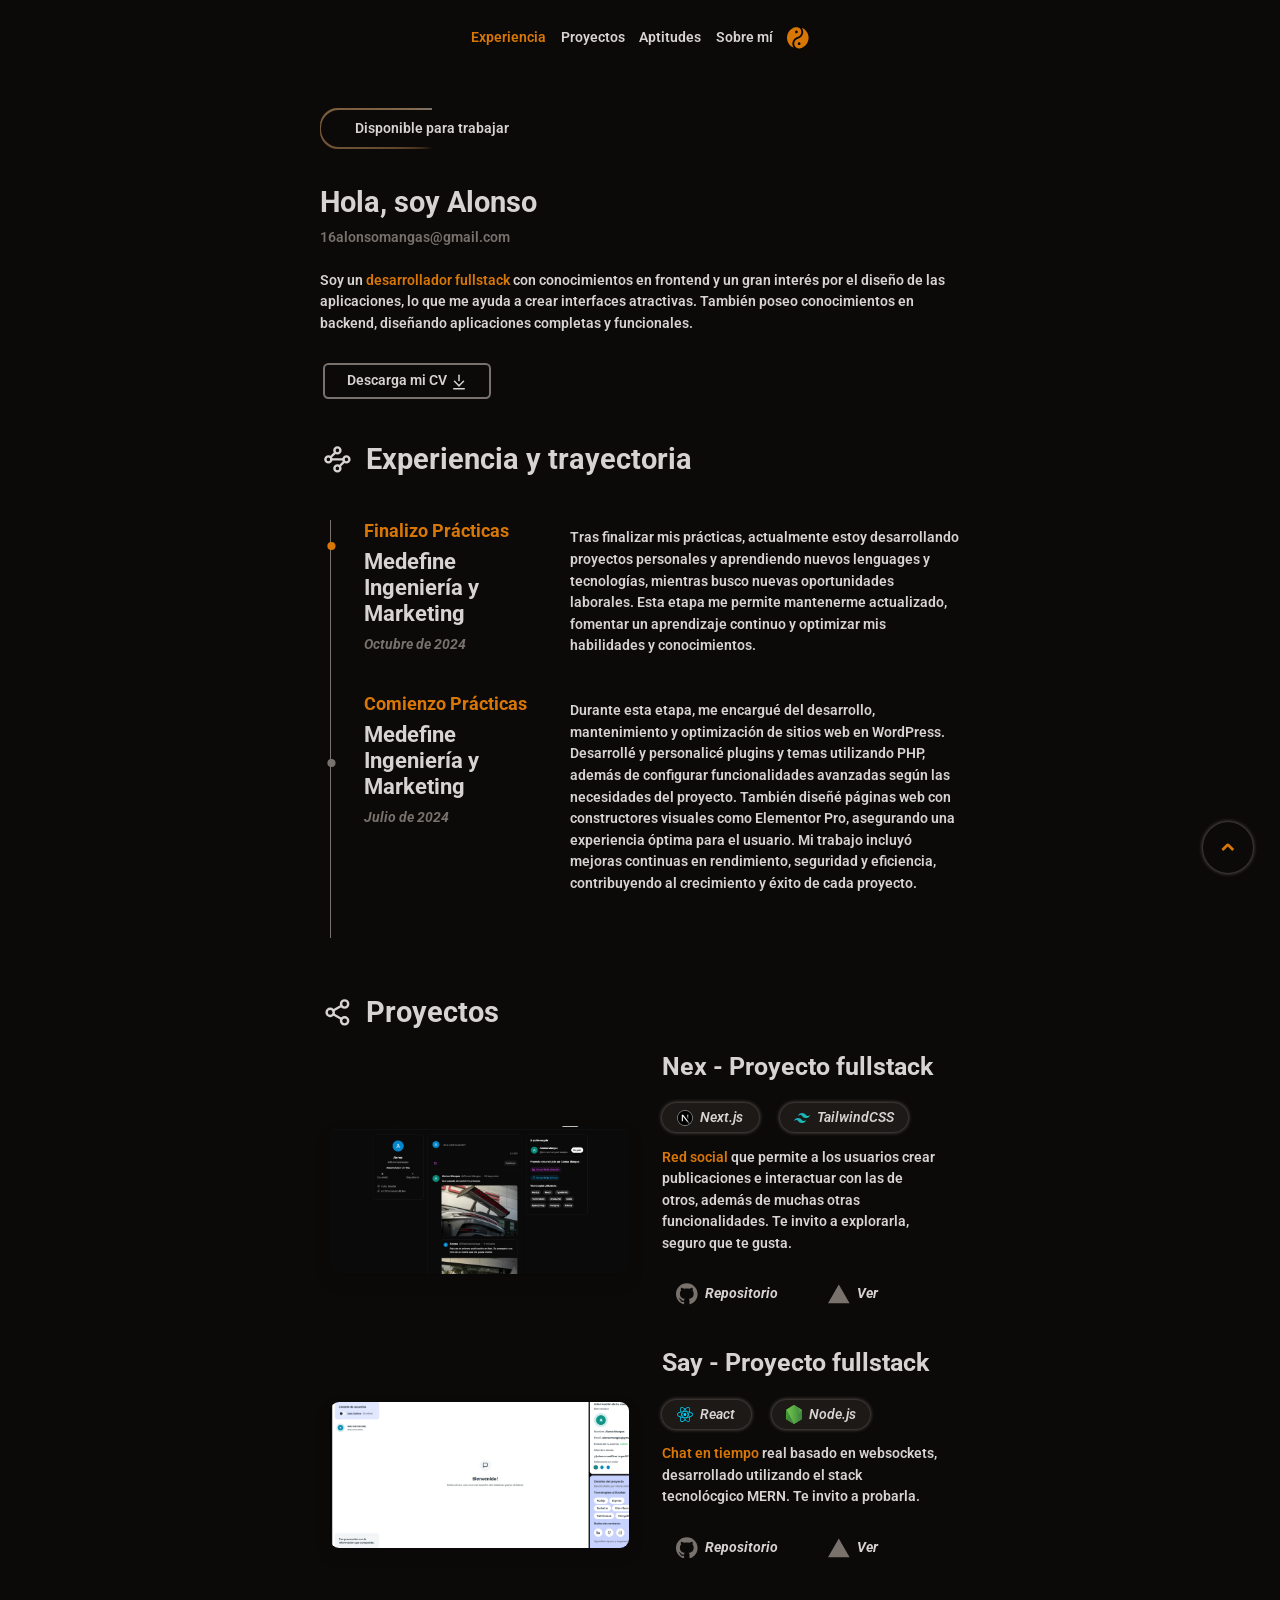
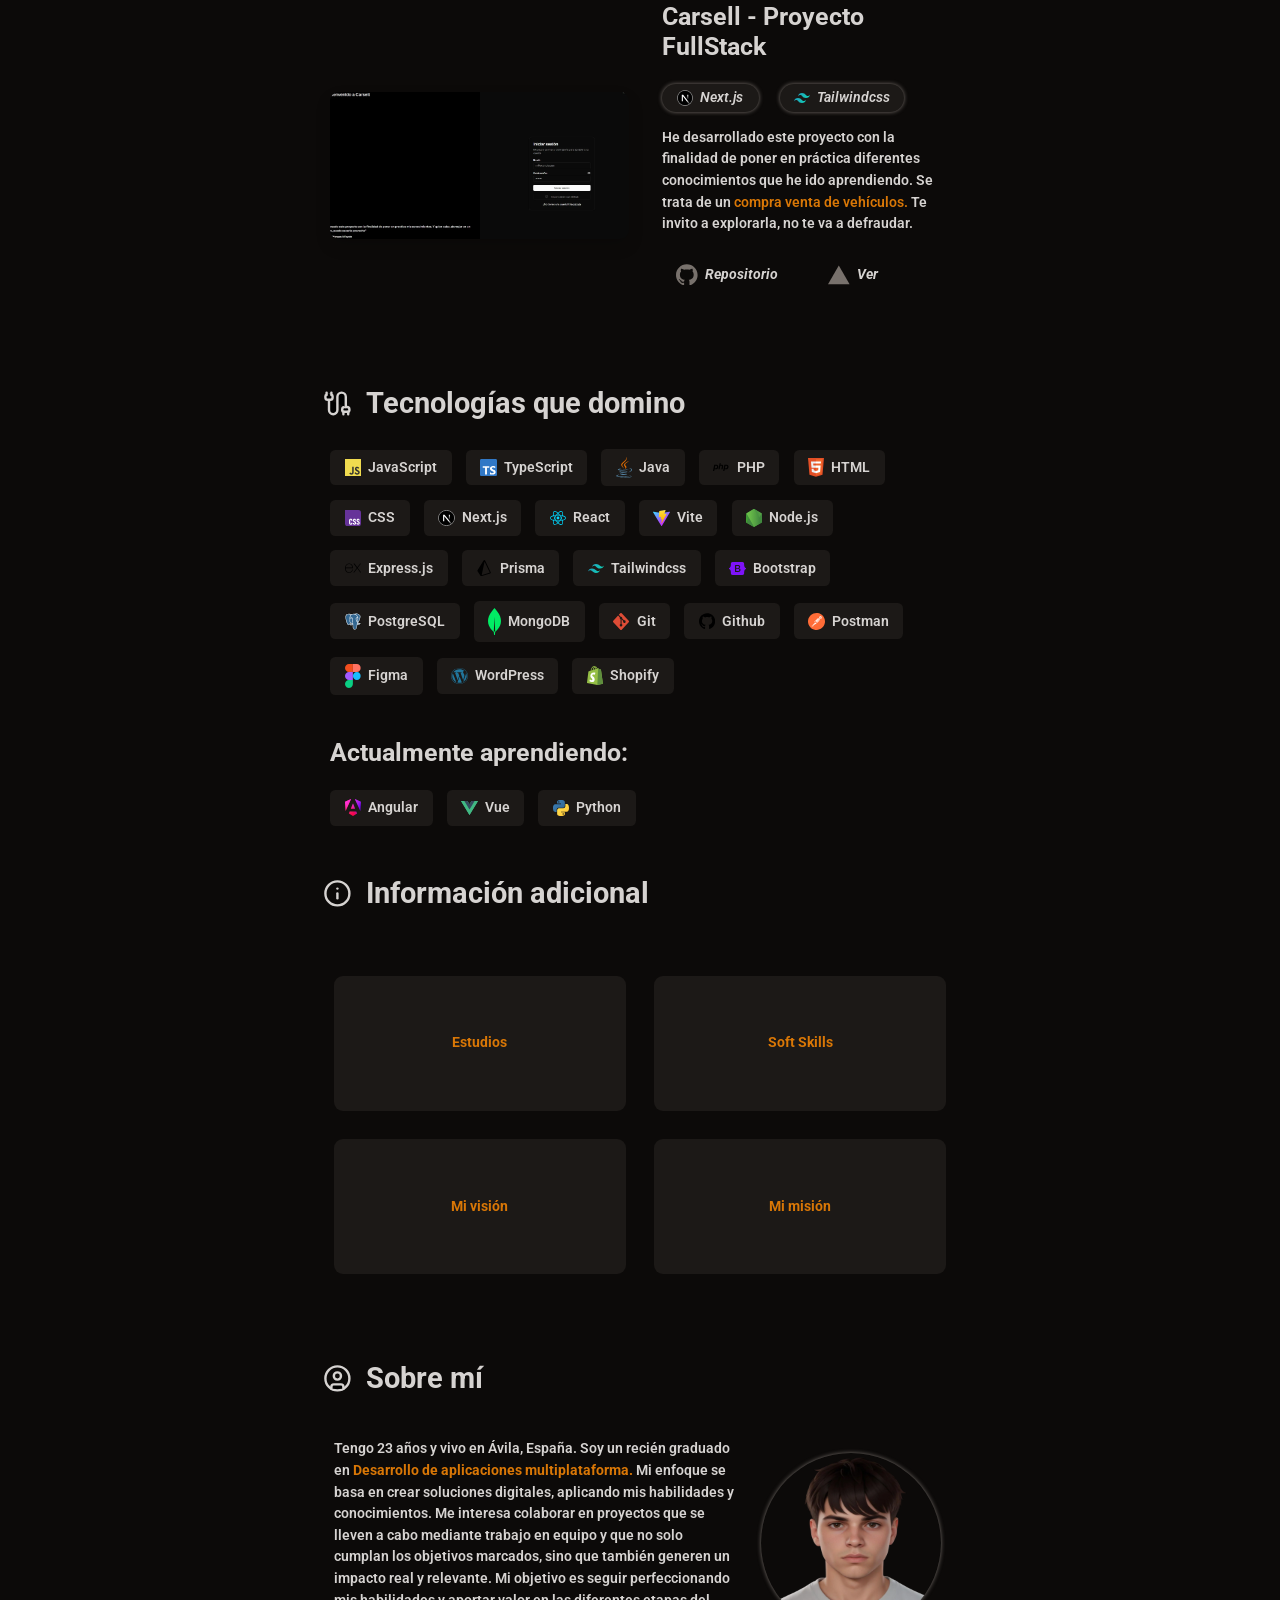
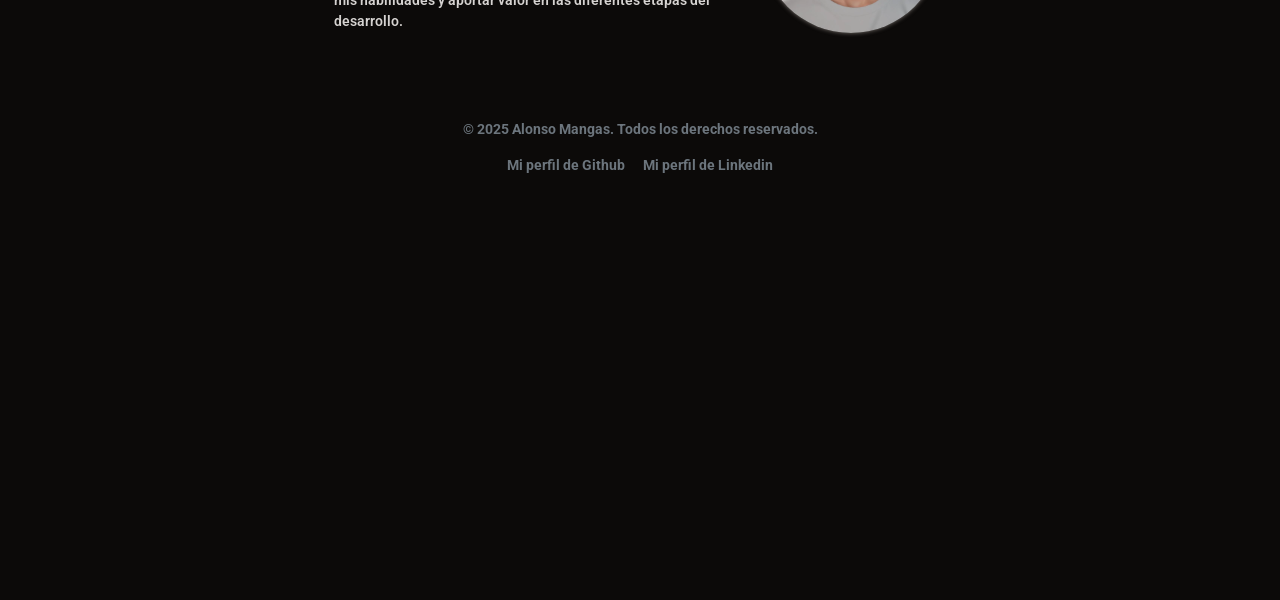
==== commit 1d67c4d3: "Portfolio subido al repositorio" ====
--- a/Portfolio/index.html
+++ b/Portfolio/index.html
@@ -48,30 +48,22 @@
             >
               <ul class="navbar-nav p-1 d-flex flex-wrap">
                 <li class="nav-item d-none d-md-block">
-                  <a
-                    class="nav-link text-custom-color fw-semibold"
-                    href="#experiencia"
+                  <a class="nav-link text-custom-color" href="#experiencia"
                     >Experiencia</a
                   >
                 </li>
                 <li class="nav-item">
-                  <a
-                    class="nav-link text-custom-color fw-semibold"
-                    href="#proyectos"
+                  <a class="nav-link text-custom-color" href="#proyectos"
                     >Proyectos</a
                   >
                 </li>
                 <li class="nav-item">
-                  <a
-                    class="nav-link text-custom-color fw-semibold"
-                    href="#aptitudes"
+                  <a class="nav-link text-custom-color" href="#aptitudes"
                     >Aptitudes</a
                   >
                 </li>
                 <li class="nav-item">
-                  <a
-                    class="nav-link text-custom-color fw-semibold"
-                    href="#sobre-mi"
+                  <a class="nav-link text-custom-color" href="#sobre-mi"
                     >Sobre mí</a
                   >
                 </li>
@@ -84,7 +76,7 @@
                       height="24"
                     >
                       <path
-                        fill="aqua"
+                        fill="none"
                         d="M6,18.5c0-3.54,2.43-6.68,5.77-7.47h0c2.41-.57,4.23-2.95,4.23-5.53,0-1.21-.39-2.33-1.06-3.24C13.62,.45,11.23-.18,9.06,.36,3.86,1.68,0,6.4,0,12c0,5.08,3.17,9.43,7.65,11.18-1.03-1.28-1.65-2.91-1.65-4.68ZM10.5,4c.83,0,1.5,.67,1.5,1.5s-.67,1.5-1.5,1.5-1.5-.67-1.5-1.5,.67-1.5,1.5-1.5ZM16.35,.82c1.03,1.28,1.65,2.91,1.65,4.68,0,3.53-2.43,6.68-5.77,7.47h0c-2.41,.57-4.23,2.95-4.23,5.53,0,1.21,.39,2.33,1.06,3.24,1.32,1.8,3.71,2.44,5.88,1.89,5.2-1.31,9.06-6.03,9.06-11.64,0-5.08-3.17-9.43-7.65-11.18Zm-2.85,19.18c-.83,0-1.5-.67-1.5-1.5s.67-1.5,1.5-1.5,1.5,.67,1.5,1.5-.67,1.5-1.5,1.5Z"
                       />
                     </svg>
@@ -92,14 +84,14 @@
                   <ul class="dropdown-menu p-3" aria-labelledby="themeDropdown">
                     <li>
                       <a
-                        class="dropdown-item text-custom-color fw-semibold mb-2"
+                        class="dropdown-item text-custom-color mb-2 fw-semibold"
                         id="light"
                         >Claro</a
                       >
                     </li>
                     <li>
                       <button
-                        class="dropdown-item text-custom-color fw-semibold mb-2"
+                        class="dropdown-item text-custom-color mb-2 fw-semibold"
                         id="dark"
                       >
                         Oscuro
@@ -127,24 +119,6 @@
               <div
                 class="d-flex justify-content-start align-items-center gap-4 p-2"
               >
-                <div
-                  width="70"
-                  height="70"
-                  class="rounded-circle circular-button p-3"
-                >
-                  <svg
-                    class="path-icons"
-                    xmlns="http://www.w3.org/2000/svg"
-                    viewBox="0 0 24 24"
-                    width="24"
-                    height="24"
-                  >
-                    <path
-                      fill="aqua"
-                      d="M18,8.5a2.5,2.5,0,0,1-5,0A2.5,2.5,0,0,1,18,8.5Zm-.006,6.866a11.065,11.065,0,0,1-1.163,4.569A7.634,7.634,0,0,1,10,24H9V18.5A3.517,3.517,0,0,0,5.5,15H0V14A7.634,7.634,0,0,1,4.065,7.169,11.065,11.065,0,0,1,8.634,6.006,15.487,15.487,0,0,1,20.972,0h0A3.009,3.009,0,0,1,24,3,15.507,15.507,0,0,1,17.994,15.366ZM2.084,13H4.346A34.361,34.361,0,0,1,6.955,8.237a8.993,8.993,0,0,0-1.993.72A5.519,5.519,0,0,0,2.084,13Zm13.679,4.045A34.361,34.361,0,0,1,11,19.654v2.262a5.519,5.519,0,0,0,4.043-2.878A8.993,8.993,0,0,0,15.763,17.045ZM22,2.972A1,1,0,0,0,21,2c-5.16.147-8.65,2.124-12.018,6.822a29.92,29.92,0,0,0-2.471,4.271,5.5,5.5,0,0,1,4.4,4.4,29.92,29.92,0,0,0,4.271-2.471C19.876,11.65,21.853,8.16,22,2.972ZM6.122,17.879a3.015,3.015,0,0,1,0,4.242c-.907.906-3.622,1.465-4.748,1.664l-1.406.247.247-1.406c.2-1.126.758-3.841,1.664-4.748A3.073,3.073,0,0,1,6.122,17.879ZM5,20a.993.993,0,0,0-.293-.707,1,1,0,0,0-1.414,0A7.318,7.318,0,0,0,2.5,21.5a7.342,7.342,0,0,0,2.208-.794A.993.993,0,0,0,5,20Z"
-                    />
-                  </svg>
-                </div>
                 <a
                   href="https://www.linkedin.com/in/alonsomangas/"
                   target="_blank"
@@ -154,7 +128,7 @@
                     class="box d-flex justify-content-center align-items-center"
                   >
                     <span
-                      class="text-custom-color fw-semibold d-flex justify-content-center align-items-center position-absolute"
+                      class="text-custom-color d-flex justify-content-center align-items-center position-absolute"
                       >Disponible para trabajar</span
                     >
                   </div>
@@ -168,11 +142,9 @@
             >
               <div class="p-2">
                 <h2 class="text-custom-color fw-bold">Hola, soy Alonso</h2>
-                <span class="fw-semibold color-1"
-                  >16alonsomangas@gmail.com</span
-                >
+                <span class="color-1">16alonsomangas@gmail.com</span>
               </div>
-              <p class="text-custom-color p-2 fw-semibold">
+              <p class="text-custom-color p-2">
                 Soy un <span class="color-2">desarrollador fullstack</span> con
                 conocimientos en frontend y un gran interés por el diseño de las
                 aplicaciones, lo que me ayuda a crear interfaces atractivas.
@@ -184,11 +156,11 @@
                 <a
                   href="assets/archivos/CV Alonso Mangas Alfayate.pdf"
                   download="CV_Alonso_Mangas_Alfayate.pdf"
-                  class="rounded-button download text-decoration-none text-custom-color rounded-pill px-4 py-2 fw-semibold"
+                  class="download text-decoration-none text-custom-color rounded px-4 py-2"
                 >
                   <span class="pl-4">Descarga mi CV </span>
                   <svg
-                    class="head-icon ms-1"
+                    class="head-icon"
                     xmlns="http://www.w3.org/2000/svg"
                     width="20"
                     height="20"
@@ -258,11 +230,9 @@
                       </h4>
                       <i class="fw-bold color-1">Octubre de 2024</i>
                     </div>
-                    <div
-                      class="col-12 col-lg-8 mt-2 text-custom-color fw-semibold"
-                    >
+                    <div class="col-12 col-lg-8 mt-2 text-custom-color">
                       Tras finalizar mis prácticas, actualmente estoy
-                      desarrollando proyectos propios y aprendiendo nuevos
+                      desarrollando proyectos personales y aprendiendo nuevos
                       lenguages y tecnologías, mientras busco nuevas
                       oportunidades laborales. Esta etapa me permite mantenerme
                       actualizado, fomentar un aprendizaje continuo y optimizar
@@ -283,19 +253,16 @@
                       </h4>
                       <i class="color-1 fw-bold">Julio de 2024</i>
                     </div>
-                    <div
-                      class="col-12 col-lg-8 mt-2 text-custom-color fw-semibold"
-                    >
-                      Inicio mis prácticas en un rol de desarrollador Wordpress.
-                      Durante esta etapa, mi rol consistió en mantener, mejorar
-                      y desarrollar plugins personalizados de WordPress
-                      utilizando PHP. También diseñé diversas páginas web con
-                      constructores visuales como Elementor Pro, entre otras
-                      tareas. Aporté valor en todo el proceso de desarrollo,
-                      implementando nuevas funcionalidades, optimizando aspectos
-                      clave y contribuyendo al desarrollo de nuevas páginas,
-                      mejorando constantemente la experiencia del usuario y la
-                      eficiencia de los proyectos.
+                    <div class="col-12 col-lg-8 mt-2 text-custom-color">
+                      Durante esta etapa, me encargué del desarrollo,
+                      mantenimiento y optimización de sitios web en WordPress.
+                      Desarrollé y personalicé plugins y temas utilizando PHP,
+                      además de configurar funcionalidades avanzadas según las
+                      necesidades del proyecto. También diseñé páginas web con
+                      constructores visuales como Elementor Pro, asegurando una
+                      experiencia óptima para el usuario. Mi trabajo incluyó
+                      mejoras continuas en rendimiento, seguridad y eficiencia,
+                      contribuyendo al crecimiento y éxito de cada proyecto.
                     </div>
                   </div>
                   <span class="d-none d-lg-block"><br /><br /></span>
@@ -346,8 +313,8 @@
                     style="border-radius: 10px"
                   >
                     <img
-                      src="assets/img/carsell.webp"
-                      alt="Proyecto1"
+                      src="assets/img/nex.webp"
+                      alt="Proyecto3"
                       class="w-100 h-auto transition-all"
                       style="
                         height: 14rem;
@@ -367,9 +334,9 @@
                     class="container d-flex flex-column justify-content-center align-items-start"
                   >
                     <h3
-                      class="mb-4 text-custom-color fw-semibold d-flex align-items-center"
+                      class="mb-4 text-custom-color d-flex align-items-center fw-bold"
                     >
-                      Carsell - Proyecto FullStack
+                      Nex - Proyecto fullstack
                     </h3>
                   </div>
                   <div
@@ -391,9 +358,349 @@
                                 height="18"
                                 style="max-width: 100%; height: auto"
                               />
-                              <i class="text-custom-color fw-semibold"
-                                >Nextjs</i
+                              <i class="text-custom-color">Next.js</i>
+                            </span>
+                          </li>
+                        </ul>
+                      </div>
+                      <div class="col">
+                        <ul class="list-unstyled">
+                          <li>
+                            <span
+                              class="used-language d-flex justify-content-center align-items-center gap-2 rounded-pill py-1 px-4"
+                            >
+                              <img
+                                src="assets/img/tailwindcss.svg"
+                                alt="Icono Nodejs"
+                                class="size-4"
+                                width="18"
+                                height="18"
+                                style="max-width: 100%; height: auto"
+                              />
+                              <i class="text-custom-color">TailwindCSS</i>
+                            </span>
+                          </li>
+                        </ul>
+                      </div>
+                    </div>
+                    <div class="row">
+                      <!-- Fila 2 -->
+                      <div class="text-custom-color col mb-4 text-custom-color">
+                        <span class="color-2">Red social</span> que permite a
+                        los usuarios crear publicaciones e interactuar con las
+                        de otros, además de muchas otras funcionalidades. Te
+                        invito a explorarla, seguro que te gusta.
+                      </div>
+                    </div>
+
+                    <div class="row mb-4">
+                      <!-- Fila 3 -->
+                      <div class="col">
+                        <ul class="list-unstyled">
+                          <li>
+                            <span
+                              class="d-flex justify-content-center align-items-center gap-2 rounded-pill text-custom-color py-1 px-2"
+                              style="width: auto; background-color: transparent"
+                            >
+                              <a
+                                href="https://github.com/aloonsoo16/nex"
+                                target="_blank"
+                                rel="noopener noreferrer"
+                                class="d-flex justify-content-center align-items-center gap-2 rounded-pill text-custom-color py-1 px-2"
+                                style="
+                                  width: auto;
+                                  background-color: transparent;
+                                  text-decoration: none;
+                                "
                               >
+                                <svg
+                                  class="redirect"
+                                  viewBox="0 0 256 250"
+                                  width="24"
+                                  height="24"
+                                  xmlns="http://www.w3.org/2000/svg"
+                                  preserveAspectRatio="xMidYMid"
+                                >
+                                  <path
+                                    d="M128.001 0C57.317 0 0 57.307 0 128.001c0 56.554 36.676 104.535 87.535 121.46 6.397 1.185 8.746-2.777 8.746-6.158 0-3.052-.12-13.135-.174-23.83-35.61 7.742-43.124-15.103-43.124-15.103-5.823-14.795-14.213-18.73-14.213-18.73-11.613-7.944.876-7.78.876-7.78 12.853.902 19.621 13.19 19.621 13.19 11.417 19.568 29.945 13.911 37.249 10.64 1.149-8.272 4.466-13.92 8.127-17.116-28.431-3.236-58.318-14.212-58.318-63.258 0-13.975 5-25.394 13.188-34.358-1.329-3.224-5.71-16.242 1.24-33.874 0 0 10.749-3.44 35.21 13.121 10.21-2.836 21.16-4.258 32.038-4.307 10.878.049 21.837 1.47 32.066 4.307 24.431-16.56 35.165-13.12 35.165-13.12 6.967 17.63 2.584 30.65 1.255 33.873 8.207 8.964 13.173 20.383 13.173 34.358 0 49.163-29.944 59.988-58.447 63.157 4.591 3.972 8.682 11.762 8.682 23.704 0 17.126-.148 30.91-.148 35.126 0 3.407 2.304 7.398 8.792 6.14C219.37 232.5 256 184.537 256 128.002 256 57.307 198.691 0 128.001 0Zm-80.06 182.34c-.282.636-1.283.827-2.194.39-.929-.417-1.45-1.284-1.15-1.922.276-.655 1.279-.838 2.205-.399.93.418 1.46 1.293 1.139 1.931Zm6.296 5.618c-.61.566-1.804.303-2.614-.591-.837-.892-.994-2.086-.375-2.66.63-.566 1.787-.301 2.626.591.838.903 1 2.088.363 2.66Zm4.32 7.188c-.785.545-2.067.034-2.86-1.104-.784-1.138-.784-2.503.017-3.05.795-.547 2.058-.055 2.861 1.075.782 1.157.782 2.522-.019 3.08Zm7.304 8.325c-.701.774-2.196.566-3.29-.49-1.119-1.032-1.43-2.496-.726-3.27.71-.776 2.213-.558 3.315.49 1.11 1.03 1.45 2.505.701 3.27Zm9.442 2.81c-.31 1.003-1.75 1.459-3.199 1.033-1.448-.439-2.395-1.613-2.103-2.626.301-1.01 1.747-1.484 3.207-1.028 1.446.436 2.396 1.602 2.095 2.622Zm10.744 1.193c.036 1.055-1.193 1.93-2.715 1.95-1.53.034-2.769-.82-2.786-1.86 0-1.065 1.202-1.932 2.733-1.958 1.522-.03 2.768.818 2.768 1.868Zm10.555-.405c.182 1.03-.875 2.088-2.387 2.37-1.485.271-2.861-.365-3.05-1.386-.184-1.056.893-2.114 2.376-2.387 1.514-.263 2.868.356 3.061 1.403Z"
+                                  />
+                                </svg>
+                                <i class="text-custom-color fw-bold"
+                                  >Repositorio</i
+                                >
+                              </a>
+                            </span>
+                          </li>
+                        </ul>
+                      </div>
+                      <div class="col">
+                        <ul class="list-unstyled">
+                          <li>
+                            <span
+                              class="d-flex justify-content-center align-items-center gap-2 rounded-pill text-custom-color py-1 px-2"
+                              style="width: auto; background-color: transparent"
+                            >
+                              <a
+                                href="https://nex.alonso16.dev/"
+                                target="_blank"
+                                rel="noopener noreferrer"
+                                class="d-flex justify-content-center align-items-center gap-2 rounded-pill text-custom-color py-1 px-2"
+                                style="
+                                  width: auto;
+                                  background-color: transparent;
+                                  text-decoration: none;
+                                "
+                              >
+                                <svg
+                                  viewBox="0 0 256 222"
+                                  width="24"
+                                  height="24"
+                                  xmlns="http://www.w3.org/2000/svg"
+                                  preserveAspectRatio="xMidYMid"
+                                  class="redirect"
+                                >
+                                  <path d="m128 0 128 221.705H0z" />
+                                </svg>
+                                <i class="text-custom-color fw-bold">Ver</i>
+                              </a>
+                            </span>
+                          </li>
+                        </ul>
+                      </div>
+                    </div>
+                  </div>
+                </div>
+              </div>
+            </div>
+
+            <!-- Proyecto 2 -->
+            <div class="ms-2 me-2">
+              <div
+                class="row d-flex justify-content-between align-items-center h-100"
+              >
+                <div class="col-12 col-xl-6 my-4">
+                  <div
+                    class="d-flex flex-column align-items-center transition-all shadow overflow-hidden rounded-xl rounded-sm-md shadow-md-md hover-md-translate-y-1 hover-md-shadow-2xl border-lg border-lg-white border-lg-hover border-lg-hover-gray-700 bg-lg-hover bg-lg-hover-opacity"
+                    style="border-radius: 10px"
+                  >
+                    <img
+                      src="assets/img/say.webp"
+                      alt="Proyecto2"
+                      class="w-100 h-auto transition-all"
+                      style="
+                        height: 14rem;
+                        object-fit: cover;
+                        object-position: top;
+                        transition-duration: 0.5s;
+                        transform: scale(1.1);
+                      "
+                      loading="lazy"
+                      onmouseover="this.style.transform='scale(1.05)'"
+                      onmouseout="this.style.transform='scale(1.1)'"
+                    />
+                  </div>
+                </div>
+                <div class="col-12 col-xl-6">
+                  <div
+                    class="container d-flex flex-column justify-content-center align-items-start"
+                  >
+                    <h3
+                      class="mb-4 text-custom-color d-flex align-items-center fw-bold"
+                    >
+                      Say - Proyecto fullstack
+                    </h3>
+                  </div>
+                  <div
+                    class="container d-flex flex-column justify-content-center align-items-start"
+                  >
+                    <div class="row">
+                      <!-- Fila 1 -->
+                      <div class="col">
+                        <ul class="list-unstyled">
+                          <li>
+                            <span
+                              class="used-language d-flex justify-content-center align-items-center gap-2 rounded-pill py-1 px-2"
+                            >
+                              <img
+                                src="assets/img/react.svg"
+                                alt="Icono React"
+                                class="size-4"
+                                width="18"
+                                height="18"
+                                style="max-width: 100%; height: auto"
+                              />
+                              <i class="text-custom-color">React</i>
+                            </span>
+                          </li>
+                        </ul>
+                      </div>
+                      <div class="col">
+                        <ul class="list-unstyled">
+                          <li>
+                            <span
+                              class="used-language d-flex justify-content-center align-items-center gap-2 rounded-pill py-1 px-4"
+                            >
+                              <img
+                                src="assets/img/nodejs.svg"
+                                alt="Icono Nodejs"
+                                class="size-4"
+                                width="18"
+                                height="18"
+                                style="max-width: 100%; height: auto"
+                              />
+                              <i class="text-custom-color">Node.js</i>
+                            </span>
+                          </li>
+                        </ul>
+                      </div>
+                    </div>
+                    <div class="row">
+                      <!-- Fila 2 -->
+                      <div class="text-custom-color col mb-4 text-custom-color">
+                        <span class="color-2">Chat en tiempo</span>
+                        real basado en websockets, desarrollado utilizando el
+                        stack tecnolócgico MERN. Te invito a probarla.
+                      </div>
+                    </div>
+
+                    <div class="row mb-4">
+                      <!-- Fila 3 -->
+                      <div class="col">
+                        <ul class="list-unstyled">
+                          <li>
+                            <span
+                              class="d-flex justify-content-center align-items-center gap-2 rounded-pill text-custom-color py-1 px-2"
+                              style="width: auto; background-color: transparent"
+                            >
+                              <a
+                                href="https://github.com/aloonsoo16/say"
+                                target="_blank"
+                                rel="noopener noreferrer"
+                                class="d-flex justify-content-center align-items-center gap-2 rounded-pill text-custom-color py-1 px-2"
+                                style="
+                                  width: auto;
+                                  background-color: transparent;
+                                  text-decoration: none;
+                                "
+                              >
+                                <svg
+                                  class="redirect"
+                                  viewBox="0 0 256 250"
+                                  width="24"
+                                  height="24"
+                                  xmlns="http://www.w3.org/2000/svg"
+                                  preserveAspectRatio="xMidYMid"
+                                >
+                                  <path
+                                    d="M128.001 0C57.317 0 0 57.307 0 128.001c0 56.554 36.676 104.535 87.535 121.46 6.397 1.185 8.746-2.777 8.746-6.158 0-3.052-.12-13.135-.174-23.83-35.61 7.742-43.124-15.103-43.124-15.103-5.823-14.795-14.213-18.73-14.213-18.73-11.613-7.944.876-7.78.876-7.78 12.853.902 19.621 13.19 19.621 13.19 11.417 19.568 29.945 13.911 37.249 10.64 1.149-8.272 4.466-13.92 8.127-17.116-28.431-3.236-58.318-14.212-58.318-63.258 0-13.975 5-25.394 13.188-34.358-1.329-3.224-5.71-16.242 1.24-33.874 0 0 10.749-3.44 35.21 13.121 10.21-2.836 21.16-4.258 32.038-4.307 10.878.049 21.837 1.47 32.066 4.307 24.431-16.56 35.165-13.12 35.165-13.12 6.967 17.63 2.584 30.65 1.255 33.873 8.207 8.964 13.173 20.383 13.173 34.358 0 49.163-29.944 59.988-58.447 63.157 4.591 3.972 8.682 11.762 8.682 23.704 0 17.126-.148 30.91-.148 35.126 0 3.407 2.304 7.398 8.792 6.14C219.37 232.5 256 184.537 256 128.002 256 57.307 198.691 0 128.001 0Zm-80.06 182.34c-.282.636-1.283.827-2.194.39-.929-.417-1.45-1.284-1.15-1.922.276-.655 1.279-.838 2.205-.399.93.418 1.46 1.293 1.139 1.931Zm6.296 5.618c-.61.566-1.804.303-2.614-.591-.837-.892-.994-2.086-.375-2.66.63-.566 1.787-.301 2.626.591.838.903 1 2.088.363 2.66Zm4.32 7.188c-.785.545-2.067.034-2.86-1.104-.784-1.138-.784-2.503.017-3.05.795-.547 2.058-.055 2.861 1.075.782 1.157.782 2.522-.019 3.08Zm7.304 8.325c-.701.774-2.196.566-3.29-.49-1.119-1.032-1.43-2.496-.726-3.27.71-.776 2.213-.558 3.315.49 1.11 1.03 1.45 2.505.701 3.27Zm9.442 2.81c-.31 1.003-1.75 1.459-3.199 1.033-1.448-.439-2.395-1.613-2.103-2.626.301-1.01 1.747-1.484 3.207-1.028 1.446.436 2.396 1.602 2.095 2.622Zm10.744 1.193c.036 1.055-1.193 1.93-2.715 1.95-1.53.034-2.769-.82-2.786-1.86 0-1.065 1.202-1.932 2.733-1.958 1.522-.03 2.768.818 2.768 1.868Zm10.555-.405c.182 1.03-.875 2.088-2.387 2.37-1.485.271-2.861-.365-3.05-1.386-.184-1.056.893-2.114 2.376-2.387 1.514-.263 2.868.356 3.061 1.403Z"
+                                  />
+                                </svg>
+                                <i class="text-custom-color fw-bold"
+                                  >Repositorio</i
+                                >
+                              </a>
+                            </span>
+                          </li>
+                        </ul>
+                      </div>
+                      <div class="col">
+                        <ul class="list-unstyled">
+                          <li>
+                            <span
+                              class="d-flex justify-content-center align-items-center gap-2 rounded-pill text-custom-color py-1 px-2"
+                              style="width: auto; background-color: transparent"
+                            >
+                              <a
+                                href="https://say.alonso16.dev/"
+                                target="_blank"
+                                rel="noopener noreferrer"
+                                class="d-flex justify-content-center align-items-center gap-2 rounded-pill text-custom-color py-1 px-2"
+                                style="
+                                  width: auto;
+                                  background-color: transparent;
+                                  text-decoration: none;
+                                "
+                              >
+                                <svg
+                                  viewBox="0 0 256 222"
+                                  width="24"
+                                  height="24"
+                                  xmlns="http://www.w3.org/2000/svg"
+                                  preserveAspectRatio="xMidYMid"
+                                  class="redirect"
+                                >
+                                  <path d="m128 0 128 221.705H0z" />
+                                </svg>
+                                <i class="text-custom-color fw-bold">Ver</i>
+                              </a>
+                            </span>
+                          </li>
+                        </ul>
+                      </div>
+                    </div>
+                  </div>
+                </div>
+              </div>
+            </div>
+
+            <!-- Proyecto 3 -->
+
+            <div class="ms-2 me-2">
+              <div
+                class="row d-flex justify-content-between align-items-center h-100"
+              >
+                <div class="col-12 col-xl-6 my-4">
+                  <div
+                    class="d-flex flex-column align-items-center transition-all shadow overflow-hidden rounded-xl rounded-sm-md shadow-md-md hover-md-translate-y-1 hover-md-shadow-2xl border-lg border-lg-white border-lg-hover border-lg-hover-gray-700 bg-lg-hover bg-lg-hover-opacity"
+                    style="border-radius: 10px"
+                  >
+                    <img
+                      src="assets/img/carsell.webp"
+                      alt="Proyecto1"
+                      class="w-100 h-auto transition-all"
+                      style="
+                        height: 14rem;
+                        object-fit: cover;
+                        object-position: top;
+                        transition-duration: 0.5s;
+                        transform: scale(1.1);
+                      "
+                      loading="lazy"
+                      onmouseover="this.style.transform='scale(1.05)'"
+                      onmouseout="this.style.transform='scale(1.1)'"
+                    />
+                  </div>
+                </div>
+                <div class="col-12 col-xl-6">
+                  <div
+                    class="container d-flex flex-column justify-content-center align-items-start"
+                  >
+                    <h3
+                      class="mb-4 text-custom-color d-flex align-items-center fw-bold"
+                    >
+                      Carsell - Proyecto FullStack
+                    </h3>
+                  </div>
+                  <div
+                    class="container d-flex flex-column justify-content-center align-items-start"
+                  >
+                    <div class="row">
+                      <!-- Fila 1 -->
+                      <div class="col">
+                        <ul class="list-unstyled">
+                          <li>
+                            <span
+                              class="used-language d-flex justify-content-center align-items-center gap-2 rounded-pill py-1 px-2"
+                            >
+                              <img
+                                src="assets/img/nextjs.svg"
+                                alt="Icono Nextjs"
+                                class="size-4"
+                                width="18"
+                                height="18"
+                                style="max-width: 100%; height: auto"
+                              />
+                              <i class="text-custom-color">Next.js</i>
                             </span>
                           </li>
                         </ul>
@@ -412,9 +719,7 @@
                                 height="18"
                                 style="max-width: 100%; height: auto"
                               />
-                              <i class="text-custom-color fw-semibold"
-                                >Tailwindcss</i
-                              >
+                              <i class="text-custom-color">Tailwindcss</i>
                             </span>
                           </li>
                         </ul>
@@ -422,15 +727,11 @@
                     </div>
                     <div class="row">
                       <!-- Fila 2 -->
-                      <div
-                        class="text-custom-color col mb-4 text-custom-color fw-semibold"
-                      >
+                      <div class="text-custom-color col mb-4 text-custom-color">
                         He desarrollado este proyecto con la finalidad de poner
                         en práctica diferentes conocimientos que he ido
                         aprendiendo. Se trata de un
-                        <span class="color-2 fw-semibold">
-                          compra venta de vehiculos.</span
-                        >
+                        <span class="color-2"> compra venta de vehículos.</span>
                         Te invito a explorarla, no te va a defraudar.
                       </div>
                     </div>
@@ -514,184 +815,6 @@
                 </div>
               </div>
             </div>
-
-            <!-- Proyecto 2 -->
-            <div class="ms-2 me-2">
-              <div
-                class="row d-flex justify-content-between align-items-center h-100"
-              >
-                <div class="col-12 col-xl-6 my-4">
-                  <div
-                    class="d-flex flex-column align-items-center transition-all shadow overflow-hidden rounded-xl rounded-sm-md shadow-md-md hover-md-translate-y-1 hover-md-shadow-2xl border-lg border-lg-white border-lg-hover border-lg-hover-gray-700 bg-lg-hover bg-lg-hover-opacity"
-                    style="border-radius: 10px"
-                  >
-                    <img
-                      src="assets/img/say.webp"
-                      alt="Proyecto2"
-                      class="w-100 h-auto transition-all"
-                      style="
-                        height: 14rem;
-                        object-fit: cover;
-                        object-position: top;
-                        transition-duration: 0.5s;
-                        transform: scale(1.1);
-                      "
-                      loading="lazy"
-                      onmouseover="this.style.transform='scale(1.05)'"
-                      onmouseout="this.style.transform='scale(1.1)'"
-                    />
-                  </div>
-                </div>
-                <div class="col-12 col-xl-6">
-                  <div
-                    class="container d-flex flex-column justify-content-center align-items-start"
-                  >
-                    <h3
-                      class="mb-4 text-custom-color fw-semibold d-flex align-items-center"
-                    >
-                      Say - Proyecto fullstack
-                    </h3>
-                  </div>
-                  <div
-                    class="container d-flex flex-column justify-content-center align-items-start"
-                  >
-                    <div class="row">
-                      <!-- Fila 1 -->
-                      <div class="col">
-                        <ul class="list-unstyled">
-                          <li>
-                            <span
-                              class="used-language d-flex justify-content-center align-items-center gap-2 rounded-pill py-1 px-2"
-                            >
-                              <img
-                                src="assets/img/react.svg"
-                                alt="Icono React"
-                                class="size-4"
-                                width="18"
-                                height="18"
-                                style="max-width: 100%; height: auto"
-                              />
-                              <i class="text-custom-color fw-semibold"
-                                >Vite + React</i
-                              >
-                            </span>
-                          </li>
-                        </ul>
-                      </div>
-                      <div class="col">
-                        <ul class="list-unstyled">
-                          <li>
-                            <span
-                              class="used-language d-flex justify-content-center align-items-center gap-2 rounded-pill py-1 px-4"
-                            >
-                              <img
-                                src="assets/img/nodejs.svg"
-                                alt="Icono Nodejs"
-                                class="size-4"
-                                width="18"
-                                height="18"
-                                style="max-width: 100%; height: auto"
-                              />
-                              <i class="text-custom-color fw-semibold"
-                                >Node.js</i
-                              >
-                            </span>
-                          </li>
-                        </ul>
-                      </div>
-                    </div>
-                    <div class="row">
-                      <!-- Fila 2 -->
-                      <div
-                        class="text-custom-color col mb-4 text-custom-color fw-semibold"
-                      >
-                        He desarrollado este proyecto para poner en práctica
-                        conocimientos adquiridos sobre diferentes tecnologías
-                        para desarrollo fullstack. Se trata de un
-                        <span class="color-2 fw-semibold"> chat en vivo.</span>
-                        Te invito a probar la aplicación!
-                      </div>
-                    </div>
-
-                    <div class="row mb-4">
-                      <!-- Fila 3 -->
-                      <div class="col">
-                        <ul class="list-unstyled">
-                          <li>
-                            <span
-                              class="d-flex justify-content-center align-items-center gap-2 rounded-pill text-custom-color py-1 px-2"
-                              style="width: auto; background-color: transparent"
-                            >
-                              <a
-                                href="https://github.com/aloonsoo16/say"
-                                target="_blank"
-                                rel="noopener noreferrer"
-                                class="d-flex justify-content-center align-items-center gap-2 rounded-pill text-custom-color py-1 px-2"
-                                style="
-                                  width: auto;
-                                  background-color: transparent;
-                                  text-decoration: none;
-                                "
-                              >
-                                <svg
-                                  class="redirect"
-                                  viewBox="0 0 256 250"
-                                  width="24"
-                                  height="24"
-                                  xmlns="http://www.w3.org/2000/svg"
-                                  preserveAspectRatio="xMidYMid"
-                                >
-                                  <path
-                                    d="M128.001 0C57.317 0 0 57.307 0 128.001c0 56.554 36.676 104.535 87.535 121.46 6.397 1.185 8.746-2.777 8.746-6.158 0-3.052-.12-13.135-.174-23.83-35.61 7.742-43.124-15.103-43.124-15.103-5.823-14.795-14.213-18.73-14.213-18.73-11.613-7.944.876-7.78.876-7.78 12.853.902 19.621 13.19 19.621 13.19 11.417 19.568 29.945 13.911 37.249 10.64 1.149-8.272 4.466-13.92 8.127-17.116-28.431-3.236-58.318-14.212-58.318-63.258 0-13.975 5-25.394 13.188-34.358-1.329-3.224-5.71-16.242 1.24-33.874 0 0 10.749-3.44 35.21 13.121 10.21-2.836 21.16-4.258 32.038-4.307 10.878.049 21.837 1.47 32.066 4.307 24.431-16.56 35.165-13.12 35.165-13.12 6.967 17.63 2.584 30.65 1.255 33.873 8.207 8.964 13.173 20.383 13.173 34.358 0 49.163-29.944 59.988-58.447 63.157 4.591 3.972 8.682 11.762 8.682 23.704 0 17.126-.148 30.91-.148 35.126 0 3.407 2.304 7.398 8.792 6.14C219.37 232.5 256 184.537 256 128.002 256 57.307 198.691 0 128.001 0Zm-80.06 182.34c-.282.636-1.283.827-2.194.39-.929-.417-1.45-1.284-1.15-1.922.276-.655 1.279-.838 2.205-.399.93.418 1.46 1.293 1.139 1.931Zm6.296 5.618c-.61.566-1.804.303-2.614-.591-.837-.892-.994-2.086-.375-2.66.63-.566 1.787-.301 2.626.591.838.903 1 2.088.363 2.66Zm4.32 7.188c-.785.545-2.067.034-2.86-1.104-.784-1.138-.784-2.503.017-3.05.795-.547 2.058-.055 2.861 1.075.782 1.157.782 2.522-.019 3.08Zm7.304 8.325c-.701.774-2.196.566-3.29-.49-1.119-1.032-1.43-2.496-.726-3.27.71-.776 2.213-.558 3.315.49 1.11 1.03 1.45 2.505.701 3.27Zm9.442 2.81c-.31 1.003-1.75 1.459-3.199 1.033-1.448-.439-2.395-1.613-2.103-2.626.301-1.01 1.747-1.484 3.207-1.028 1.446.436 2.396 1.602 2.095 2.622Zm10.744 1.193c.036 1.055-1.193 1.93-2.715 1.95-1.53.034-2.769-.82-2.786-1.86 0-1.065 1.202-1.932 2.733-1.958 1.522-.03 2.768.818 2.768 1.868Zm10.555-.405c.182 1.03-.875 2.088-2.387 2.37-1.485.271-2.861-.365-3.05-1.386-.184-1.056.893-2.114 2.376-2.387 1.514-.263 2.868.356 3.061 1.403Z"
-                                  />
-                                </svg>
-                                <i class="text-custom-color fw-bold"
-                                  >Repositorio</i
-                                >
-                              </a>
-                            </span>
-                          </li>
-                        </ul>
-                      </div>
-                      <div class="col">
-                        <ul class="list-unstyled">
-                          <li>
-                            <span
-                              class="d-flex justify-content-center align-items-center gap-2 rounded-pill text-custom-color py-1 px-2"
-                              style="width: auto; background-color: transparent"
-                            >
-                              <a
-                                href="https://say.alonso16.dev/"
-                                target="_blank"
-                                rel="noopener noreferrer"
-                                class="d-flex justify-content-center align-items-center gap-2 rounded-pill text-custom-color py-1 px-2"
-                                style="
-                                  width: auto;
-                                  background-color: transparent;
-                                  text-decoration: none;
-                                "
-                              >
-                                <svg
-                                  viewBox="0 0 256 222"
-                                  width="24"
-                                  height="24"
-                                  xmlns="http://www.w3.org/2000/svg"
-                                  preserveAspectRatio="xMidYMid"
-                                  class="redirect"
-                                >
-                                  <path d="m128 0 128 221.705H0z" />
-                                </svg>
-                                <i class="text-custom-color fw-bold">Ver</i>
-                              </a>
-                            </span>
-                          </li>
-                        </ul>
-                      </div>
-                    </div>
-                  </div>
-                </div>
-              </div>
-            </div>
           </div>
         </div>
       </section>
@@ -750,7 +873,22 @@
                 style="max-width: 100%; height: auto"
               />
 
-              <span class="text-custom-color fw-semibold">JavaScript</span>
+              <span class="text-custom-color">JavaScript</span>
+            </div>
+
+            <div
+              class="tecnologies d-flex justify-content-center align-items-center gap-2 rounded py-2 px-3"
+            >
+              <img
+                src="assets/img/typescript.svg"
+                alt="Icono HTML"
+                class="size-4"
+                width="18"
+                height="18"
+                style="max-width: 100%; height: auto"
+              />
+
+              <span class="text-custom-color">TypeScript</span>
             </div>
 
             <div
@@ -765,7 +903,7 @@
                 style="max-width: 100%; height: auto"
               />
 
-              <span class="text-custom-color fw-semibold">Java</span>
+              <span class="text-custom-color">Java</span>
             </div>
 
             <div
@@ -784,7 +922,7 @@
                 />
               </svg>
 
-              <span class="text-custom-color fw-semibold">PHP</span>
+              <span class="text-custom-color">PHP</span>
             </div>
 
             <div
@@ -799,7 +937,7 @@
                 style="max-width: 100%; height: auto"
               />
 
-              <span class="text-custom-color fw-semibold">HTML</span>
+              <span class="text-custom-color">HTML</span>
             </div>
 
             <div
@@ -814,7 +952,7 @@
                 style="max-width: 100%; height: auto"
               />
 
-              <span class="text-custom-color fw-semibold">CSS</span>
+              <span class="text-custom-color">CSS</span>
             </div>
 
             <div
@@ -829,7 +967,7 @@
                 style="max-width: 100%; height: auto"
               />
 
-              <span class="text-custom-color fw-semibold">Nextjs</span>
+              <span class="text-custom-color">Next.js</span>
             </div>
 
             <div
@@ -844,7 +982,22 @@
                 style="max-width: 100%; height: auto"
               />
 
-              <span class="text-custom-color fw-semibold">React</span>
+              <span class="text-custom-color">React</span>
+            </div>
+
+            <div
+              class="tecnologies d-flex justify-content-center align-items-center gap-2 rounded py-2 px-3"
+            >
+              <img
+                src="assets/img/vitejs.svg"
+                alt="Icono Vite"
+                class="size-4"
+                width="18"
+                height="18"
+                style="max-width: 100%; height: auto"
+              />
+
+              <span class="text-custom-color">Vite</span>
             </div>
 
             <div
@@ -859,7 +1012,7 @@
                 style="max-width: 100%; height: auto"
               />
 
-              <span class="text-custom-color fw-semibold">Node.js</span>
+              <span class="text-custom-color">Node.js</span>
             </div>
 
             <div
@@ -878,7 +1031,26 @@
                 />
               </svg>
 
-              <span class="text-custom-color fw-semibold">Express.js</span>
+              <span class="text-custom-color">Express.js</span>
+            </div>
+
+            <div
+              class="tecnologies d-flex justify-content-center align-items-center gap-2 rounded py-2 px-3"
+            >
+              <svg
+                class="head-icon"
+                viewBox="0 0 256 310"
+                width="18"
+                height="18"
+                xmlns="http://www.w3.org/2000/svg"
+              >
+                <path
+                  fill="white"
+                  d="M254.313 235.519L148 9.749A17.063 17.063 0 00133.473.037a16.87 16.87 0 00-15.533 8.052L2.633 194.848a17.465 17.465 0 00.193 18.747L59.2 300.896a18.13 18.13 0 0020.363 7.489l163.599-48.392a17.929 17.929 0 0011.26-9.722 17.542 17.542 0 00-.101-14.76l-.008.008zm-23.802 9.683l-138.823 41.05c-4.235 1.26-8.3-2.411-7.419-6.685l49.598-237.484c.927-4.443 7.063-5.147 9.003-1.035l91.814 194.973a6.63 6.63 0 01-4.18 9.18h.007z"
+                />
+              </svg>
+
+              <span class="text-custom-color">Prisma</span>
             </div>
 
             <div
@@ -893,7 +1065,7 @@
                 style="max-width: 100%; height: auto"
               />
 
-              <span class="text-custom-color fw-semibold">Tailwindcss</span>
+              <span class="text-custom-color">Tailwindcss</span>
             </div>
 
             <div
@@ -908,7 +1080,7 @@
                 style="max-width: 100%; height: auto"
               />
 
-              <span class="text-custom-color fw-semibold">Bootstrap</span>
+              <span class="text-custom-color">Bootstrap</span>
             </div>
 
             <div
@@ -923,7 +1095,7 @@
                 style="max-width: 100%; height: auto"
               />
 
-              <span class="text-custom-color fw-semibold">PostgreSQL</span>
+              <span class="text-custom-color">PostgreSQL</span>
             </div>
             <div
               class="tecnologies d-flex justify-content-center align-items-center gap-2 rounded py-2 px-3"
@@ -937,7 +1109,7 @@
                 style="max-width: 100%; height: auto"
               />
 
-              <span class="text-custom-color fw-semibold">MongoDB</span>
+              <span class="text-custom-color">MongoDB</span>
             </div>
             <div
               class="tecnologies d-flex justify-content-center align-items-center gap-2 rounded py-2 px-3"
@@ -951,7 +1123,7 @@
                 style="max-width: 100%; height: auto"
               />
 
-              <span class="text-custom-color fw-semibold">Git</span>
+              <span class="text-custom-color">Git</span>
             </div>
             <div
               class="tecnologies d-flex justify-content-center align-items-center gap-2 rounded py-2 px-3"
@@ -971,7 +1143,7 @@
                 />
               </svg>
 
-              <span class="text-custom-color fw-semibold">Github</span>
+              <span class="text-custom-color">Github</span>
             </div>
             <div
               class="tecnologies d-flex justify-content-center align-items-center gap-2 rounded py-2 px-3"
@@ -985,7 +1157,7 @@
                 style="max-width: 100%; height: auto"
               />
 
-              <span class="text-custom-color fw-semibold">Postman</span>
+              <span class="text-custom-color">Postman</span>
             </div>
             <div
               class="tecnologies d-flex justify-content-center align-items-center gap-2 rounded py-2 px-3"
@@ -999,7 +1171,7 @@
                 style="max-width: 100%; height: auto"
               />
 
-              <span class="text-custom-color fw-semibold">Figma</span>
+              <span class="text-custom-color">Figma</span>
             </div>
 
             <div
@@ -1014,7 +1186,7 @@
                 style="max-width: 100%; height: auto"
               />
 
-              <span class="text-custom-color fw-semibold">WordPress</span>
+              <span class="text-custom-color">WordPress</span>
             </div>
 
             <div
@@ -1029,15 +1201,15 @@
                 style="max-width: 100%; height: auto"
               />
 
-              <span class="text-custom-color fw-semibold">Shopify</span>
+              <span class="text-custom-color">Shopify</span>
             </div>
           </div>
           <div
             class="col-12 px-3 d-flex flex-wrap justify-content-start align-items-center gap-3 py-4"
           >
             <!-- Encabezado -->
-            <h3 class="w-100 text-start text-custom-color fw-semibold text-xs">
-              Actualmente me encuentro aprendiendo:
+            <h3 class="w-100 text-start text-custom-color text-xs fw-bold">
+              Actualmente aprendiendo:
             </h3>
 
             <!-- Tecnologías -->
@@ -1054,21 +1226,35 @@
                 style="max-width: 100%; height: auto"
               />
 
-              <span class="text-custom-color fw-semibold">Angular</span>
-            </div>
-            <div
-              class="tecnologies d-flex justify-content-center align-items-center gap-2 rounded py-2 px-3"
-            >
-              <img
-                src="assets/img/vitejs.svg"
-                alt="Icono Vite"
-                class="size-4"
-                width="18"
-                height="18"
-                style="max-width: 100%; height: auto"
-              />
-
-              <span class="text-custom-color fw-semibold">Vite</span>
+              <span class="text-custom-color">Angular</span>
+            </div>
+            <div
+              class="tecnologies d-flex justify-content-center align-items-center gap-2 rounded py-2 px-3"
+            >
+              <img
+                src="assets/img/vue.svg"
+                alt="Icono Vue"
+                class="size-4"
+                width="18"
+                height="18"
+                style="max-width: 100%; height: auto"
+              />
+
+              <span class="text-custom-color">Vue</span>
+            </div>
+            <div
+              class="tecnologies d-flex justify-content-center align-items-center gap-2 rounded py-2 px-3"
+            >
+              <img
+                src="assets/img/python.svg"
+                alt="Icono Python"
+                class="size-4"
+                width="18"
+                height="18"
+                style="max-width: 100%; height: auto"
+              />
+
+              <span class="text-custom-color">Python</span>
             </div>
           </div>
         </div>
@@ -1214,7 +1400,7 @@
                   class="col-md-6 col-lg-8 d-flex flex-column justify-content-center align-items-center order-md-1 order-2 my-4"
                 >
                   <!-- Sección izquierda - Texto -->
-                  <p class="text-custom-color fw-semibold">
+                  <p class="text-custom-color">
                     Tengo 23 años y vivo en Ávila, España. Soy un recién
                     graduado en<span class="fw-bold color-2">
                       Desarrollo de aplicaciones multiplataforma.</span
@@ -1276,8 +1462,7 @@
       </div>
     </footer>
 
-    <script src="assets/js/animaciones.js"></script>
-    <script src="assets/js/tema.js"></script>
-    <script src="assets/js/scroll.js"></script>
+    <script src="assets/js/tema.js" defer></script>
+    <script src="assets/js/scroll.js" defer></script>
   </body>
 </html>
--- a/Portfolio/assets/css/estilos.css
+++ b/Portfolio/assets/css/estilos.css
@@ -1,19 +1,28 @@
 /* Estilos del body, header, y boton scroll*/
 
+/* Ocultar el body inicialmente para evitar cambios bruscos */
 body {
-  margin: 0;
-  padding: 0;
-  box-sizing: border-box;
+  visibility: hidden;
+  opacity: 0;
+  transition: opacity 0.3s ease-in-out; /* Suaviza la aparición */
+}
+
+/* Mostrar el body solo cuando el tema esté aplicado */
+body.theme-loaded {
+  visibility: visible;
+  opacity: 1;
 }
 
 body.bg-dark {
-  background-color: #030712 !important; /* Color del modo dark */
+  background-color: #0c0a09 !important; /* Color del modo dark */
   font-family: "Roboto", sans-serif;
+  font-weight: 600;
 }
 
 body.bg-light {
-  background-color: #f4f4f5 !important; /* Color del modo light */
+  background-color: #e7e5e4 !important; /* Color del modo light */
   font-family: "Roboto", sans-serif;
+  font-weight: 600;
 }
 
 header {
@@ -24,42 +33,50 @@
   padding-bottom: 30px;
 }
 
+/* 🔹 Ocultar el botón hasta que el tema esté listo */
+.scroll-up {
+  visibility: hidden;
+  opacity: 0;
+  transition: opacity 0.3s ease-in-out, background-color 0.3s;
+}
+
+/* 🔹 Mostrar el botón cuando el tema esté cargado */
+body.theme-loaded .scroll-up {
+  visibility: visible;
+  opacity: 1;
+}
+
+/* 🔹 Estilos en modo claro */
 body.bg-light .scroll-up {
-  /* Fondo y sombra para los botones con esta clase en modo light */
-  position: fixed; /* Posicion fija */
+  z-index: 1000;
+  position: fixed;
+  bottom: 30px;
+  right: 30px;
+  cursor: pointer;
+  border: none;
+  background-color: transparent;
+  box-shadow: 0px 0px 5px 0px #3f3f46;
+}
+
+/* 🔹 Estilos en modo oscuro */
+body.bg-dark .scroll-up {
+  position: fixed;
   bottom: 30px;
   right: 30px;
   z-index: 1000;
   cursor: pointer;
-  transition: background-color 0.3s;
   border: none;
   background-color: transparent;
-  box-shadow: 0px 0px 15px 3px #b8b8b8;
-  -webkit-box-shadow: 0px 0px 15px 3px #b8b8b8;
-  -moz-box-shadow: 0px 0px 15px 3px #b8b8b8;
-}
-
-body.bg-dark .scroll-up {
-  /* Fondo y sombra para los botones con esta clase en modo dark */
-  position: fixed; /* Posicion fija */
-  bottom: 30px;
-  right: 30px;
-  z-index: 1000;
-  cursor: pointer;
-  transition: background-color 0.3s;
-  border: none;
-  background-color: transparent;
-  box-shadow: 0px 0px 15px 2px #3f3f46;
-  -webkit-box-shadow: 0px 0px 15px 2px #3f3f46;
-  -moz-box-shadow: 0px 0px 15px 2px #3f3f46;
-}
+  box-shadow: 0px 0px 5px 0px #78716c;
+}
+
 
 body.bg-light .circular-button {
   /* Fondo y sombra para los botones con esta clase en modo light */
   background-color: transparent;
-  box-shadow: 0px 0px 15px 3px #b8b8b8;
-  -webkit-box-shadow: 0px 0px 15px 3px #b8b8b8;
-  -moz-box-shadow: 0px 0px 15px 3px #b8b8b8;
+  box-shadow: 0px 0px 15px 3px #a8a29e;
+  -webkit-box-shadow: 0px 0px 15px 3px #a8a29e;
+  -moz-box-shadow: 0px 0px 15px 3px #a8a29e;
 }
 
 body.bg-dark .circular-button {
@@ -70,17 +87,33 @@
   -moz-box-shadow: 0px 0px 15px 2px #3f3f46;
 }
 
+/* 🔹 Ocultar navbar y los iconos hasta que el tema esté listo */
+.navbar-nav,
+.icon-swap {
+  visibility: hidden;
+  opacity: 0;
+  transition: opacity 0.3s ease-in-out;
+}
+
+body.theme-loaded .navbar-nav,
+body.theme-loaded .icon-swap {
+  visibility: visible;
+  opacity: 1;
+}
+
 .navbar-nav {
   border-radius: 20px;
-  background-color: transparent; /* Color de fondo del navbar y radio del borde */
-}
+  background-color: transparent; 
+}
+
 
 .icon-swap {
   animation: animate 4s linear infinite;
 }
 
+
 body.bg-dark .navbar-nav-scrolled {
-  background: rgba(17, 24, 39, 0.8); /* Fondo oscuro semitransparente */
+  background: rgba(28, 25, 23, 0.8); /* Fondo oscuro semitransparente */
   backdrop-filter: blur(10px); /* Desenfoque */
   -webkit-backdrop-filter: blur(
     10px
@@ -88,7 +121,7 @@
 }
 
 body.bg-light .navbar-nav-scrolled {
-  background: rgba(236, 236, 236, 0.8);
+  background: rgba(231, 229, 228, 0.8);
   backdrop-filter: blur(10px);
   -webkit-backdrop-filter: blur(10px);
 }
@@ -99,79 +132,79 @@
 
 /* Colores generales para color-1 y color-2 */
 .color-1 {
-  color: #a1a1aa !important; /* Color de la clase color-1 */
+  color: #78716c !important; /* Color de la clase color-1 */
 }
 
 .color-2 {
-  color: #0891b2 !important; /* Color de la clase color-2 */
+  color: #d97706 !important; /* Color de la clase color-2 */
 }
 
 /* Colores específicos para el tema claro */
 body.bg-light .color-1 {
-  color: #a1a1aa !important;
+  color: #78716c !important;
 }
 
 body.bg-light .color-2 {
-  color: #0891b2 !important;
+  color: #d97706 !important;
 }
 
 body.bg-light .text-custom-color {
-  color: black !important; /* Color para el tema claro */
+  color: #0c0a09 !important; /* Color para el tema claro */
 }
 
 /* Colores específicos para el tema oscuro */
 body.bg-dark .color-1 {
-  color: #a1a1aa !important;
+  color: #78716c !important;
 }
 
 body.bg-dark .color-2 {
-  color: #0891b2 !important;
+  color: #d97706 !important;
 }
 
 body.bg-dark .text-custom-color {
-  color: azure !important; /* Color para el tema oscuro */
+  color: #d6d3d1 !important; /* Color para el tema oscuro */
 }
 
 /* Colores de los items de la barra de navegación del header según los modos */
 
 body.bg-light .nav-item.active .nav-link {
-  color: #0891b2 !important; /* Color para el enlace activo */
+  color: #d97706 !important; /* Color para el enlace activo */
 }
 
 body.bg-light .nav-item .nav-link:active {
-  color: #0891b2 !important; /* Color durante el clic */
+  color: #d97706 !important; /* Color durante el clic */
 }
 
 body.bg-light .nav-item:active .nav-link {
-  color: #0891b2 !important; /* Color para el enlace cuando se hace clic */
+  color: #d97706 !important; /* Color para el enlace cuando se hace clic */
 }
 
 body.bg-light .nav-item .nav-link:hover {
-  color: #0891b2 !important; /* Color durante el hover */
+  color: #d97706 !important; /* Color durante el hover */
 }
 
 body.bg-dark .nav-item:hover .nav-link {
-  color: #0891b2 !important; /* Color para el enlace cuando se hace hover */
+  color: #d97706 !important; /* Color para el enlace cuando se hace hover */
 }
 
 body.bg-dark .nav-item.active .nav-link {
-  color: #0891b2 !important; /* Color para el enlace activo */
+  color: #d97706 !important; /* Color para el enlace activo */
 }
 
 body.bg-dark .nav-item .nav-link:active {
-  color: #0891b2 !important; /* Color durante el clic */
+  color: #d97706 !important; /* Color durante el clic */
 }
 
 body.bg-dark .nav-item:active .nav-link {
-  color: #0891b2 !important; /* Color para el enlace cuando se hace clic */
+  color: #d97706 !important; /* Color para el enlace cuando se hace clic */
 }
 
 body.bg-dark .nav-item .nav-link:hover {
-  color: #0891b2 !important; /* Color durante el hover */
+  color: #d97706 !important; /* Color durante el hover */
 }
 
 body.bg-dark .nav-item:hover .nav-link {
-  color: #0891b2 !important; /* Color para el enlace cuando se hace hover */
+  color: #d97706 !important; /* Color para el enlace cuando se hace hover */
 }
 
 .nav-item.dropdown:hover .dropdown-menu {
@@ -203,7 +236,7 @@
   right: 0; /* Establece la posición en la esquina derecha del botón */
   margin-right: 0;
   border: 0px !important;
-  background-color: #0891b2 !important;
+  background-color: #d97706 !important;
   border-radius: 20px;
 }
 
@@ -212,7 +245,7 @@
   right: 0; /* Establece la posición en la esquina derecha del botón */
   margin-right: 0;
   border: 0px !important;
-  background-color: #0891b2 !important;
+  background-color: #d97706 !important;
   border-radius: 20px;
 }
 
@@ -233,7 +266,7 @@
   padding: 10px 20px;
   font-size: 16px;
   color: white;
-  background-image: conic-gradient(transparent, transparent, #0891b2, #a1a1aa);
+  background-image: conic-gradient(transparent, transparent, #d97706, #78716c);
   cursor: pointer;
   transition: transform 0.2s ease-in-out;
 }
@@ -243,7 +276,7 @@
   inset: 2px;
   border-radius: 20px;
   z-index: 10;
-  background-color: #030712 !important;
+  background-color: #0c0a09 !important;
 }
 
 body.bg-light .box span {
@@ -251,7 +284,7 @@
   inset: 2px;
   border-radius: 20px;
   z-index: 10;
-  background-color: #f4f4f5 !important;
+  background-color: #e7e5e4 !important;
 }
 
 body.bg-dark .box::after {
@@ -259,7 +292,7 @@
   position: absolute;
   width: 250px;
   height: 250px;
-  background-image: conic-gradient(transparent, transparent, #a1a1aa);
+  background-image: conic-gradient(transparent, transparent, #78716c);
   animation: animate 4s linear infinite;
   animation-delay: -2s;
 }
@@ -269,7 +302,7 @@
   width: 250px;
   height: 250px;
   position: absolute;
-  background-image: conic-gradient(transparent, transparent, #0891b2);
+  background-image: conic-gradient(transparent, transparent, #d97706);
   animation: animate 4s linear infinite;
 }
 
@@ -278,7 +311,7 @@
   position: absolute;
   width: 250px;
   height: 250px;
-  background-image: conic-gradient(transparent, transparent, #a1a1aa);
+  background-image: conic-gradient(transparent, transparent, #78716c);
   animation: animate 4s linear infinite;
   animation-delay: -2s;
 }
@@ -288,7 +321,7 @@
   width: 250px;
   height: 250px;
   position: absolute;
-  background-image: conic-gradient(transparent, transparent, #0891b2);
+  background-image: conic-gradient(transparent, transparent, #d97706);
   animation: animate 4s linear infinite;
 }
 
@@ -305,12 +338,12 @@
 
 body.bg-dark .border-left {
   /* Borde izquierdo al contenedor con marcadores para el modo oscuro */
-  border-left: 2px solid rgb(99, 98, 98);
+  border-left: 2px solid #78716c;
 }
 
 body.bg-light .border-left {
   /* Borde izquierdo al contenedor con marcadores para el modo claro */
-  border-left: 2px solid rgb(82, 82, 82);
+  border-left: 2px solid #78716c;
 }
 
 .progress1 {
@@ -334,31 +367,31 @@
 /*SeCCIÓN DE PROYECTOS*/
 
 body.bg-dark .used-language {
-  background: #111827;
+  background: #1c1917;
+  box-shadow: 0px 0px 5px 0px #78716c;
+  -webkit-box-shadow: 0px 0px 5px 0px #78716c;
+  -moz-box-shadow: 0px 0px 5px 0px #78716c;
+}
+
+body.bg-light .used-language {
+  background: #d6d3d1;
+  -webkit-box-shadow: 0px 0px 5px 0px rgba(173, 173, 173, 1);
+  -moz-box-shadow: 0px 0px 5px 0px rgba(173, 173, 173, 1);
+  box-shadow: 0px 0px 5px 0px #3f3f46;
+}
+
+body.bg-dark .custom-span {
+  background: #1c1917;
   box-shadow: 0px 0px 15px 2px #3f3f46;
   -webkit-box-shadow: 0px 0px 15px 2px #3f3f46;
   -moz-box-shadow: 0px 0px 15px 2px #3f3f46;
 }
 
-body.bg-light .used-language {
-  background: #e4e4e7;
-  box-shadow: 0px 0px 15px 3px #b8b8b8;
-  -webkit-box-shadow: 0px 0px 15px 3px #b8b8b8;
-  -moz-box-shadow: 0px 0px 15px 3px #b8b8b8;
-}
-
-body.bg-dark .custom-span {
-  background: #111827;
-  box-shadow: 0px 0px 15px 2px #3f3f46;
-  -webkit-box-shadow: 0px 0px 15px 2px #3f3f46;
-  -moz-box-shadow: 0px 0px 15px 2px #3f3f46;
-}
-
 body.bg-light .custom-span {
-  background: #e4e4e7;
-  box-shadow: 0px 0px 15px 3px #b8b8b8;
-  -webkit-box-shadow: 0px 0px 15px 3px #b8b8b8;
-  -moz-box-shadow: 0px 0px 15px 3px #b8b8b8;
+  background: #d6d3d1;
+  box-shadow: 0px 0px 15px 3px #a8a29e;
+  -webkit-box-shadow: 0px 0px 15px 3px #a8a29e;
+  -moz-box-shadow: 0px 0px 15px 3px #a8a29e;
 }
 
 /* SECCIÓN APTUDES - LENGUAJES */
@@ -401,25 +434,19 @@
 }
 
 body.bg-dark .tecnologies {
-  background: #111827;
+  background: #1c1917;
 }
 
 body.bg-light .tecnologies {
-  background: #e4e4e7;
+  background: #d6d3d1;
 }
 
 body.bg-dark .download {
-  background: #111827;
-  box-shadow: 0px 0px 15px 2px #3f3f46;
-  -webkit-box-shadow: 0px 0px 15px 2px #3f3f46;
-  -moz-box-shadow: 0px 0px 15px 2px #3f3f46;
+  border: 3px solid #78716c;
 }
 
 body.bg-light .download {
-  background: #e4e4e7;
-  box-shadow: 0px 0px 15px 3px #b8b8b8;
-  -webkit-box-shadow: 0px 0px 15px 3px #b8b8b8;
-  -moz-box-shadow: 0px 0px 15px 3px #b8b8b8;
+  border: 3px solid #78716c;
 }
 
 /* SECCIÓN APTUDES - INFORMACIÓN ADICIONAL */
@@ -432,7 +459,7 @@
   cursor: pointer;
   position: relative;
   border-radius: 10px;
-  background: #111827;
+  background: #1c1917;
 }
 
 body.bg-light .info {
@@ -443,7 +470,7 @@
   cursor: pointer;
   position: relative;
   border-radius: 10px;
-  background: #e4e4e7;
+  background: #d6d3d1;
 }
 
 body.bg-dark .info:hover {
@@ -451,20 +478,20 @@
   flex: 6;
   transition: flex 0.5s ease, background-color 1s ease;
   height: 150px;
-  background: #030712;
-  box-shadow: 0px 0px 15px 2px #3f3f46;
-  -webkit-box-shadow: 0px 0px 15px 2px #3f3f46;
-  -moz-box-shadow: 0px 0px 15px 2px #3f3f46;
+  background: #0c0a09;
+  box-shadow: 0px 0px 5px 0px #78716c;
+  -webkit-box-shadow: 0px 0px 5px 0px #78716c;
+  -moz-box-shadow: 0px 0px 5px 0px #78716c;
 }
 
 body.bg-light .info:hover {
   /* Contenedor de la seccion de informacion adicional al hacer hover en modo claro */
   flex: 6;
   height: 150px;
-  background: #f4f4f5;
-  box-shadow: 0px 0px 15px 3px #b8b8b8;
-  -webkit-box-shadow: 0px 0px 15px 3px #b8b8b8;
-  -moz-box-shadow: 0px 0px 15px 3px #b8b8b8;
+  background: #e7e5e4;
+  -webkit-box-shadow: 0px 0px 5px 0px rgba(173, 173, 173, 1);
+  -moz-box-shadow: 0px 0px 5px 0px rgba(173, 173, 173, 1);
+  box-shadow: 0px 0px 5px 0px #3f3f46;
 }
 
 .content1 {
@@ -503,18 +530,18 @@
   /* Fondo y sombra para los botones con esta clase en modo light */
   height: 200px;
   width: 200px;
-  -webkit-box-shadow: 0px 0px 21px 0px rgba(173, 173, 173, 1);
-  -moz-box-shadow: 0px 0px 21px 0px rgba(173, 173, 173, 1);
-  box-shadow: 0px 0px 20px 0px #4b4b4b;
+  -webkit-box-shadow: 0px 0px 5px 0px rgba(173, 173, 173, 1);
+  -moz-box-shadow: 0px 0px 5px 0px rgba(173, 173, 173, 1);
+  box-shadow: 0px 0px 5px 0px #4b4b4b;
 }
 
 body.bg-dark .personalized-image {
   /* Fondo y sombra para los botones con esta clase en modo dark */
   height: 200px;
   width: 200px;
-  -webkit-box-shadow: 0px 0px 21px 0px rgba(173, 173, 173, 1);
-  -moz-box-shadow: 0px 0px 21px 0px rgba(173, 173, 173, 1);
-  box-shadow: 0px 0px 20px 0px #3f3f46;
+  box-shadow: 0px 0px 5px 0px #78716c;
+  -webkit-box-shadow: 0px 0px 5px 0px #78716c;
+  -moz-box-shadow: 0px 0px 5px 0px #78716c;
 }
 
 .footer-link {
@@ -525,13 +552,13 @@
 body.bg-dark .footer-link:hover {
   /* Elementos del footer al hacer hoover en modo oscuro */
   text-decoration: underline;
-  color: #a1a1aa !important;
+  color: #78716c !important;
 }
 
 body.bg-light .footer-link:hover {
   /* Elementos del footer al hacer hover en modo claro */
   text-decoration: underline;
-  color: #a1a1aa !important;
+  color: #78716c !important;
 }
 
 /* Ajustar visibilidad y otros aspectos en diferentes resoluciones */
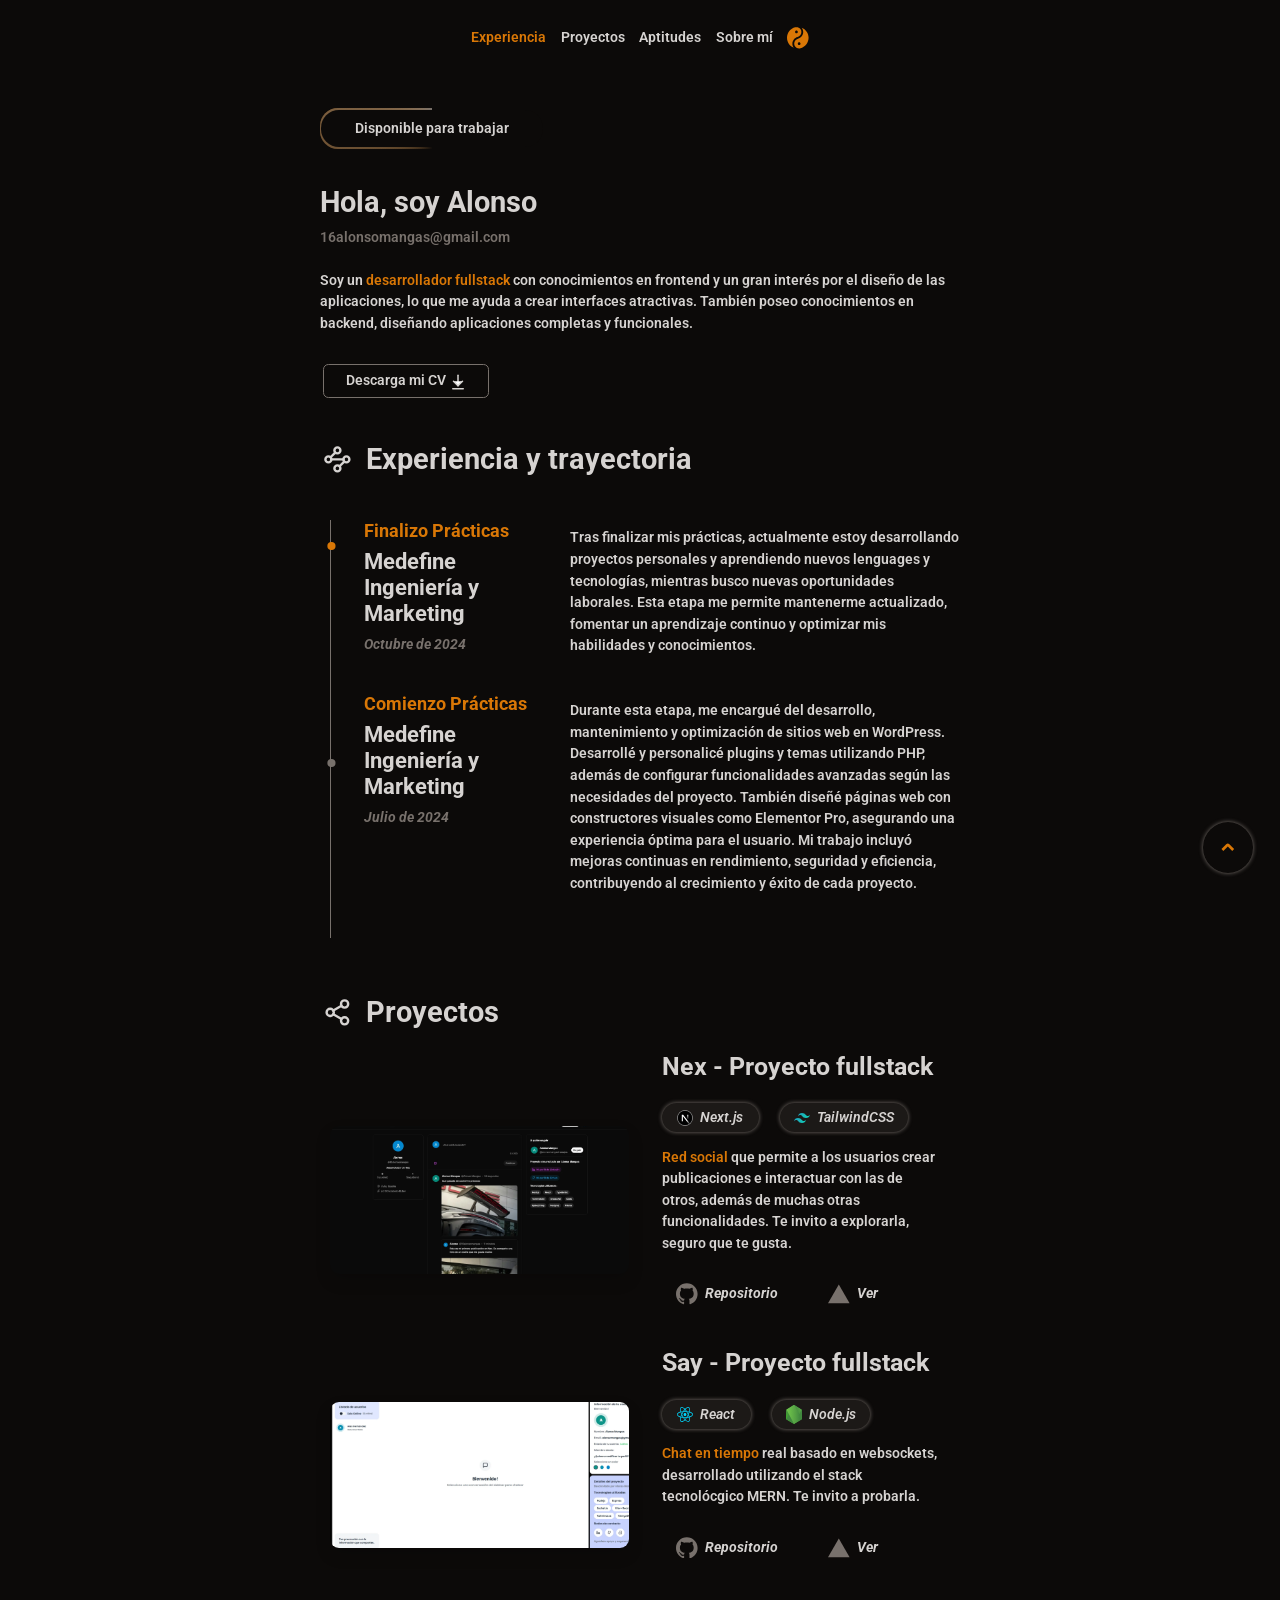
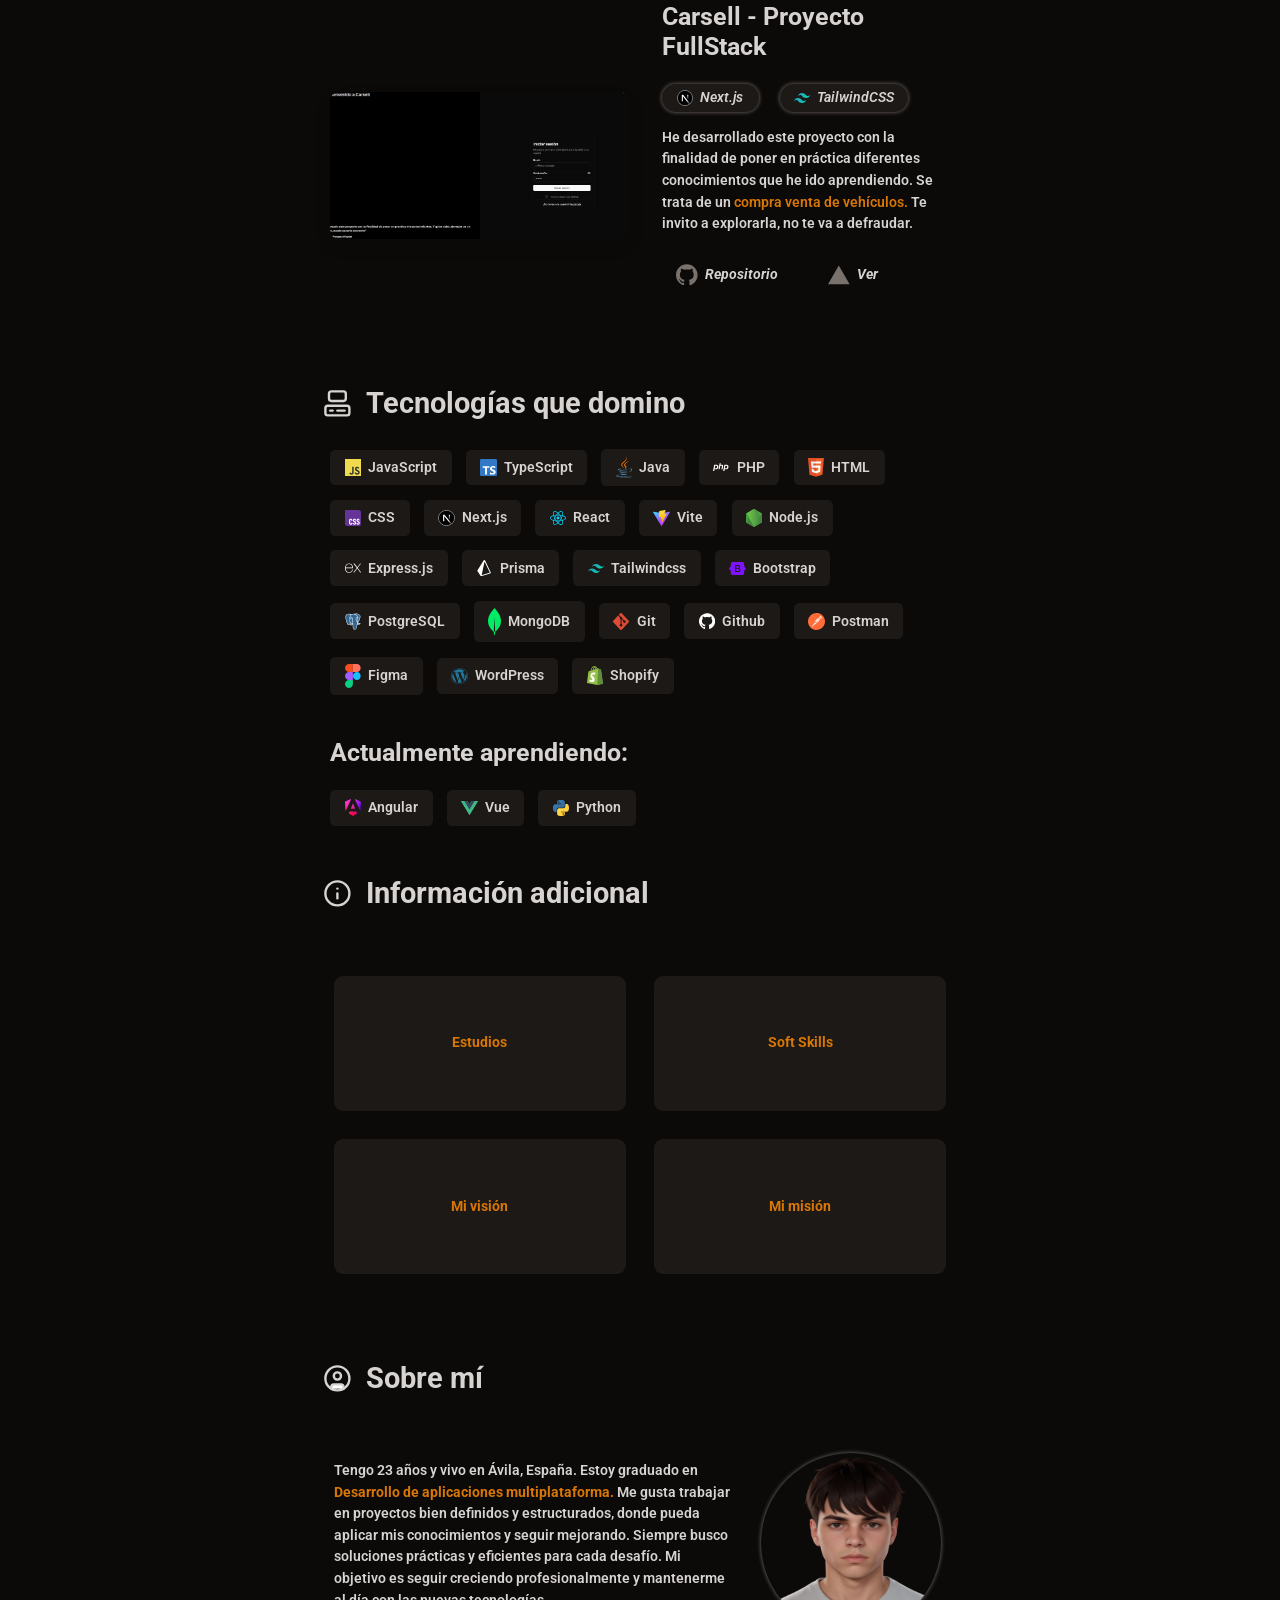
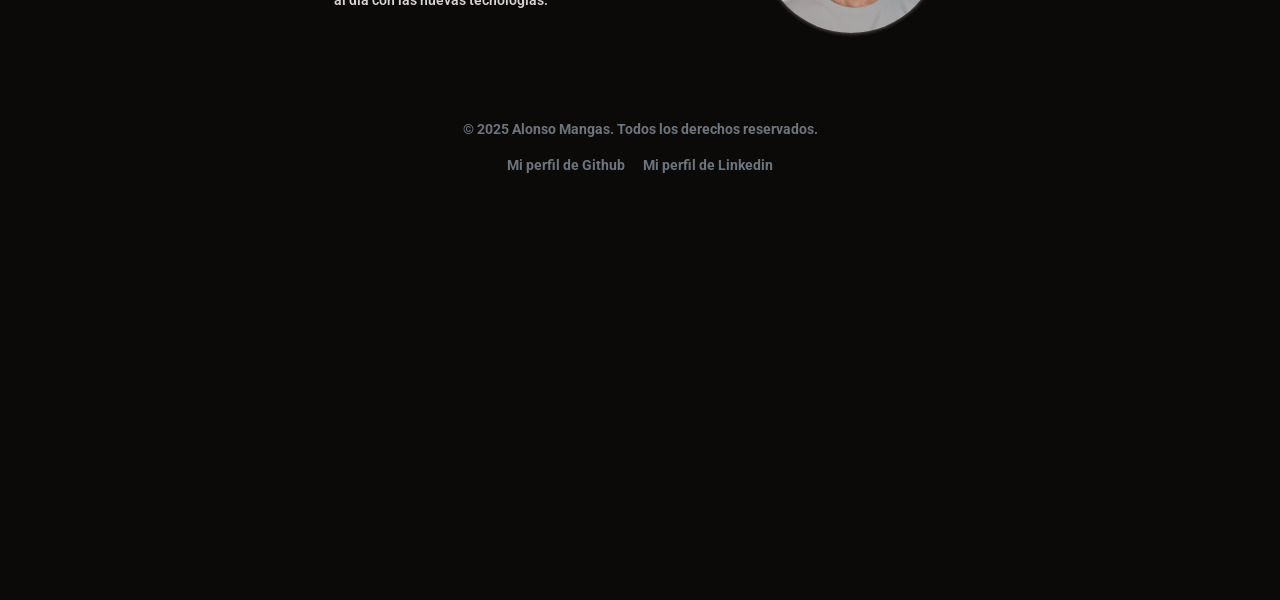
==== commit 65013126: "Portfolio subido al repositorio" ====
--- a/Portfolio/index.html
+++ b/Portfolio/index.html
@@ -719,7 +719,7 @@
                                 height="18"
                                 style="max-width: 100%; height: auto"
                               />
-                              <i class="text-custom-color">Tailwindcss</i>
+                              <i class="text-custom-color">TailwindCSS</i>
                             </span>
                           </li>
                         </ul>
@@ -837,17 +837,12 @@
                   stroke-width="2"
                   stroke-linecap="round"
                   stroke-linejoin="round"
-                  class="head-icon me-3 lucide lucide-cable"
+                  class="head-icon lucide lucide-computer me-3"
                 >
-                  <path
-                    d="M17 21v-2a1 1 0 0 1-1-1v-1a2 2 0 0 1 2-2h2a2 2 0 0 1 2 2v1a1 1 0 0 1-1 1"
-                  />
-                  <path d="M19 15V6.5a1 1 0 0 0-7 0v11a1 1 0 0 1-7 0V9" />
-                  <path d="M21 21v-2h-4" />
-                  <path d="M3 5h4V3" />
-                  <path
-                    d="M7 5a1 1 0 0 1 1 1v1a2 2 0 0 1-2 2H4a2 2 0 0 1-2-2V6a1 1 0 0 1 1-1V3"
-                  /></svg
+                  <rect width="14" height="8" x="5" y="2" rx="2" />
+                  <rect width="20" height="8" x="2" y="14" rx="2" />
+                  <path d="M6 18h2" />
+                  <path d="M12 18h6" /></svg
                 >Tecnologías que domino
               </h2>
             </div>
@@ -1315,7 +1310,7 @@
                     >
                       <i
                         >Comunicación efectiva, adaptabilidad, resolución de
-                        problemas, trabajo en equipof, aprendizaje constante</i
+                        problemas, trabajo en equipo, aprendizaje constante</i
                       >
                       <i
                         >¡Y muchas más habilidades que me ayudan a crecer y
@@ -1401,18 +1396,17 @@
                 >
                   <!-- Sección izquierda - Texto -->
                   <p class="text-custom-color">
-                    Tengo 23 años y vivo en Ávila, España. Soy un recién
-                    graduado en<span class="fw-bold color-2">
+                    Tengo 23 años y vivo en Ávila, España. Estoy graduado en<span
+                      class="fw-bold color-2"
+                    >
                       Desarrollo de aplicaciones multiplataforma.</span
                     >
 
-                    Mi enfoque se basa en crear soluciones digitales, aplicando
-                    mis habilidades y conocimientos. Me interesa colaborar en
-                    proyectos que se lleven a cabo mediante trabajo en equipo y
-                    que no solo cumplan los objetivos marcados, sino que también
-                    generen un impacto real y relevante. Mi objetivo es seguir
-                    perfeccionando mis habilidades y aportar valor en las
-                    diferentes etapas del desarrollo.
+                    Me gusta trabajar en proyectos bien definidos y estructurados, donde pueda
+                    aplicar mis conocimientos y seguir mejorando. Siempre busco
+                    soluciones prácticas y eficientes para cada desafío. Mi
+                    objetivo es seguir creciendo profesionalmente y mantenerme
+                    al día con las nuevas tecnologías.
                   </p>
                 </div>
                 <div
--- a/Portfolio/assets/css/estilos.css
+++ b/Portfolio/assets/css/estilos.css
@@ -71,21 +71,6 @@
 }
 
 
-body.bg-light .circular-button {
-  /* Fondo y sombra para los botones con esta clase en modo light */
-  background-color: transparent;
-  box-shadow: 0px 0px 15px 3px #a8a29e;
-  -webkit-box-shadow: 0px 0px 15px 3px #a8a29e;
-  -moz-box-shadow: 0px 0px 15px 3px #a8a29e;
-}
-
-body.bg-dark .circular-button {
-  /* Fondo y sombra para los botones con esta clase en modo dark */
-  background-color: transparent;
-  box-shadow: 0px 0px 15px 2px #3f3f46;
-  -webkit-box-shadow: 0px 0px 15px 2px #3f3f46;
-  -moz-box-shadow: 0px 0px 15px 2px #3f3f46;
-}
 
 /* 🔹 Ocultar navbar y los iconos hasta que el tema esté listo */
 .navbar-nav,
@@ -442,11 +427,11 @@
 }
 
 body.bg-dark .download {
-  border: 3px solid #78716c;
+  border: 2px solid #78716c;
 }
 
 body.bg-light .download {
-  border: 3px solid #78716c;
+  border: 2px solid #78716c;
 }
 
 /* SECCIÓN APTUDES - INFORMACIÓN ADICIONAL */
